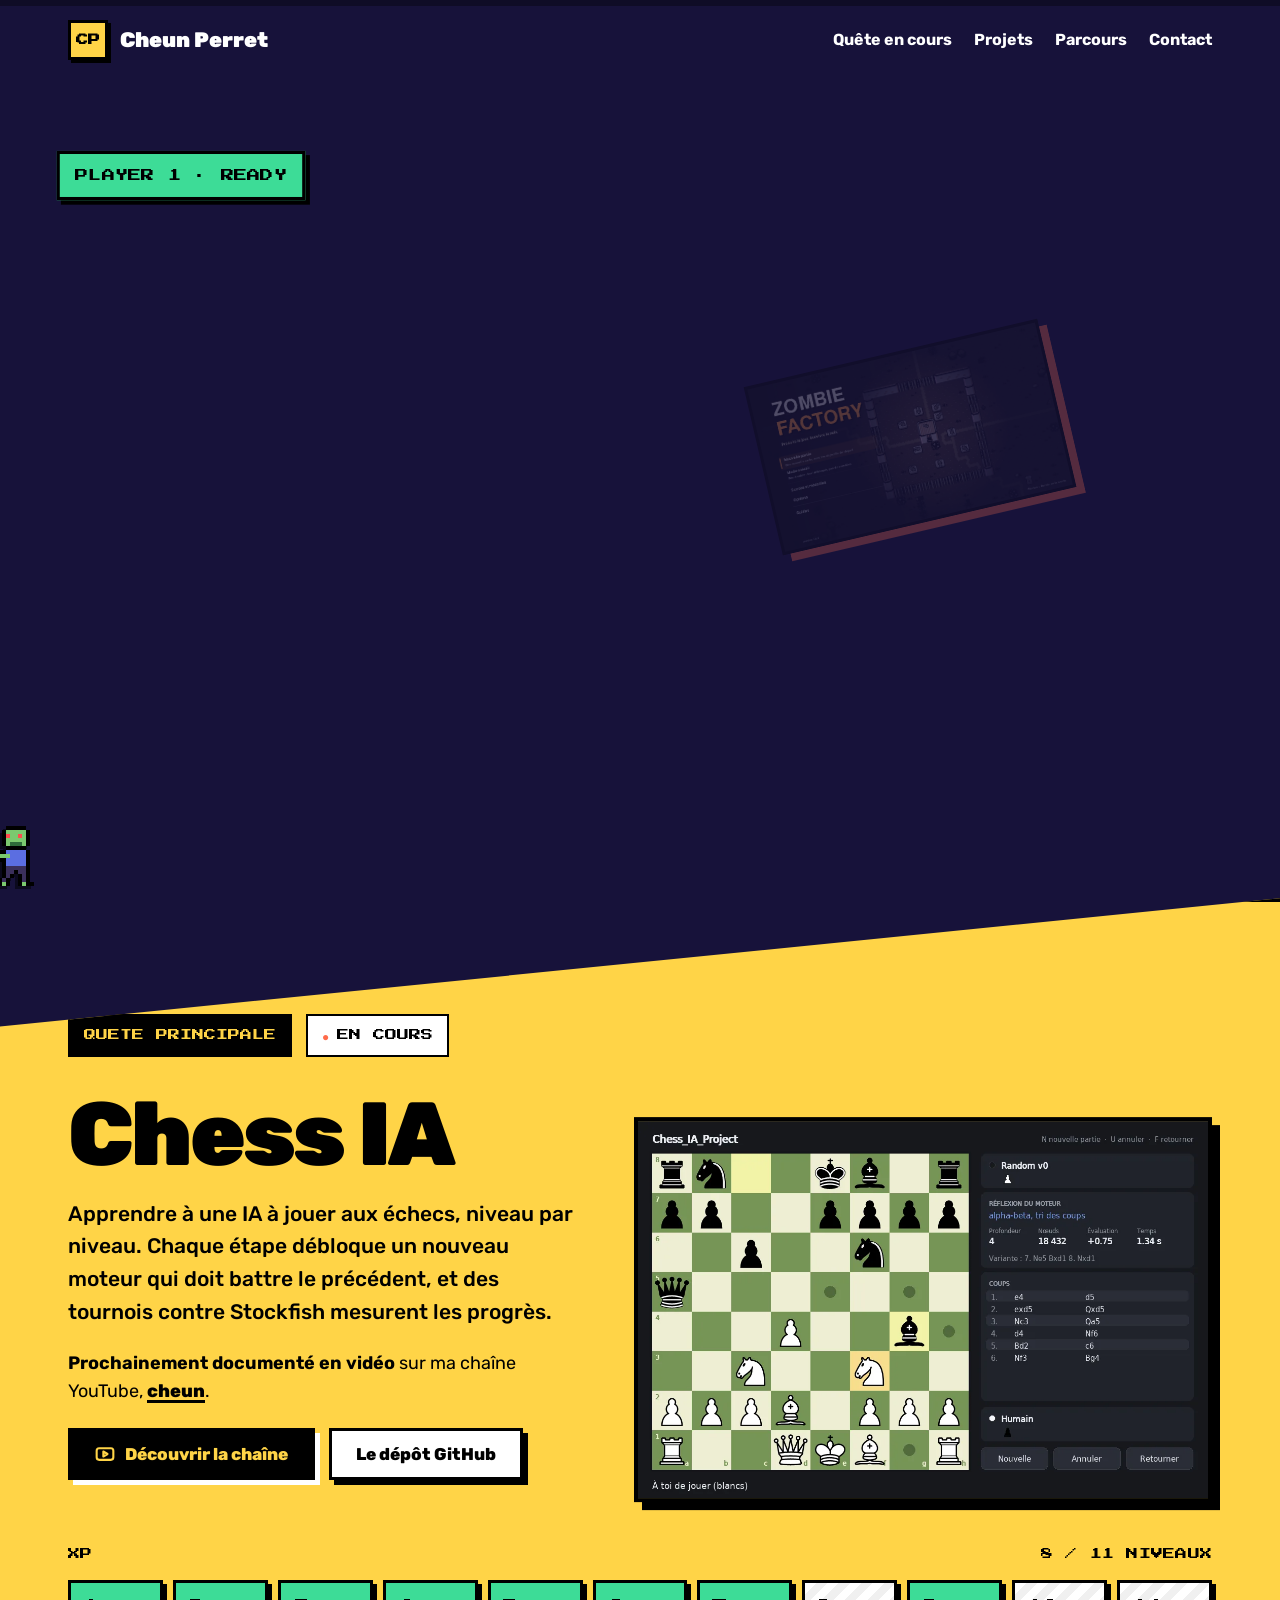
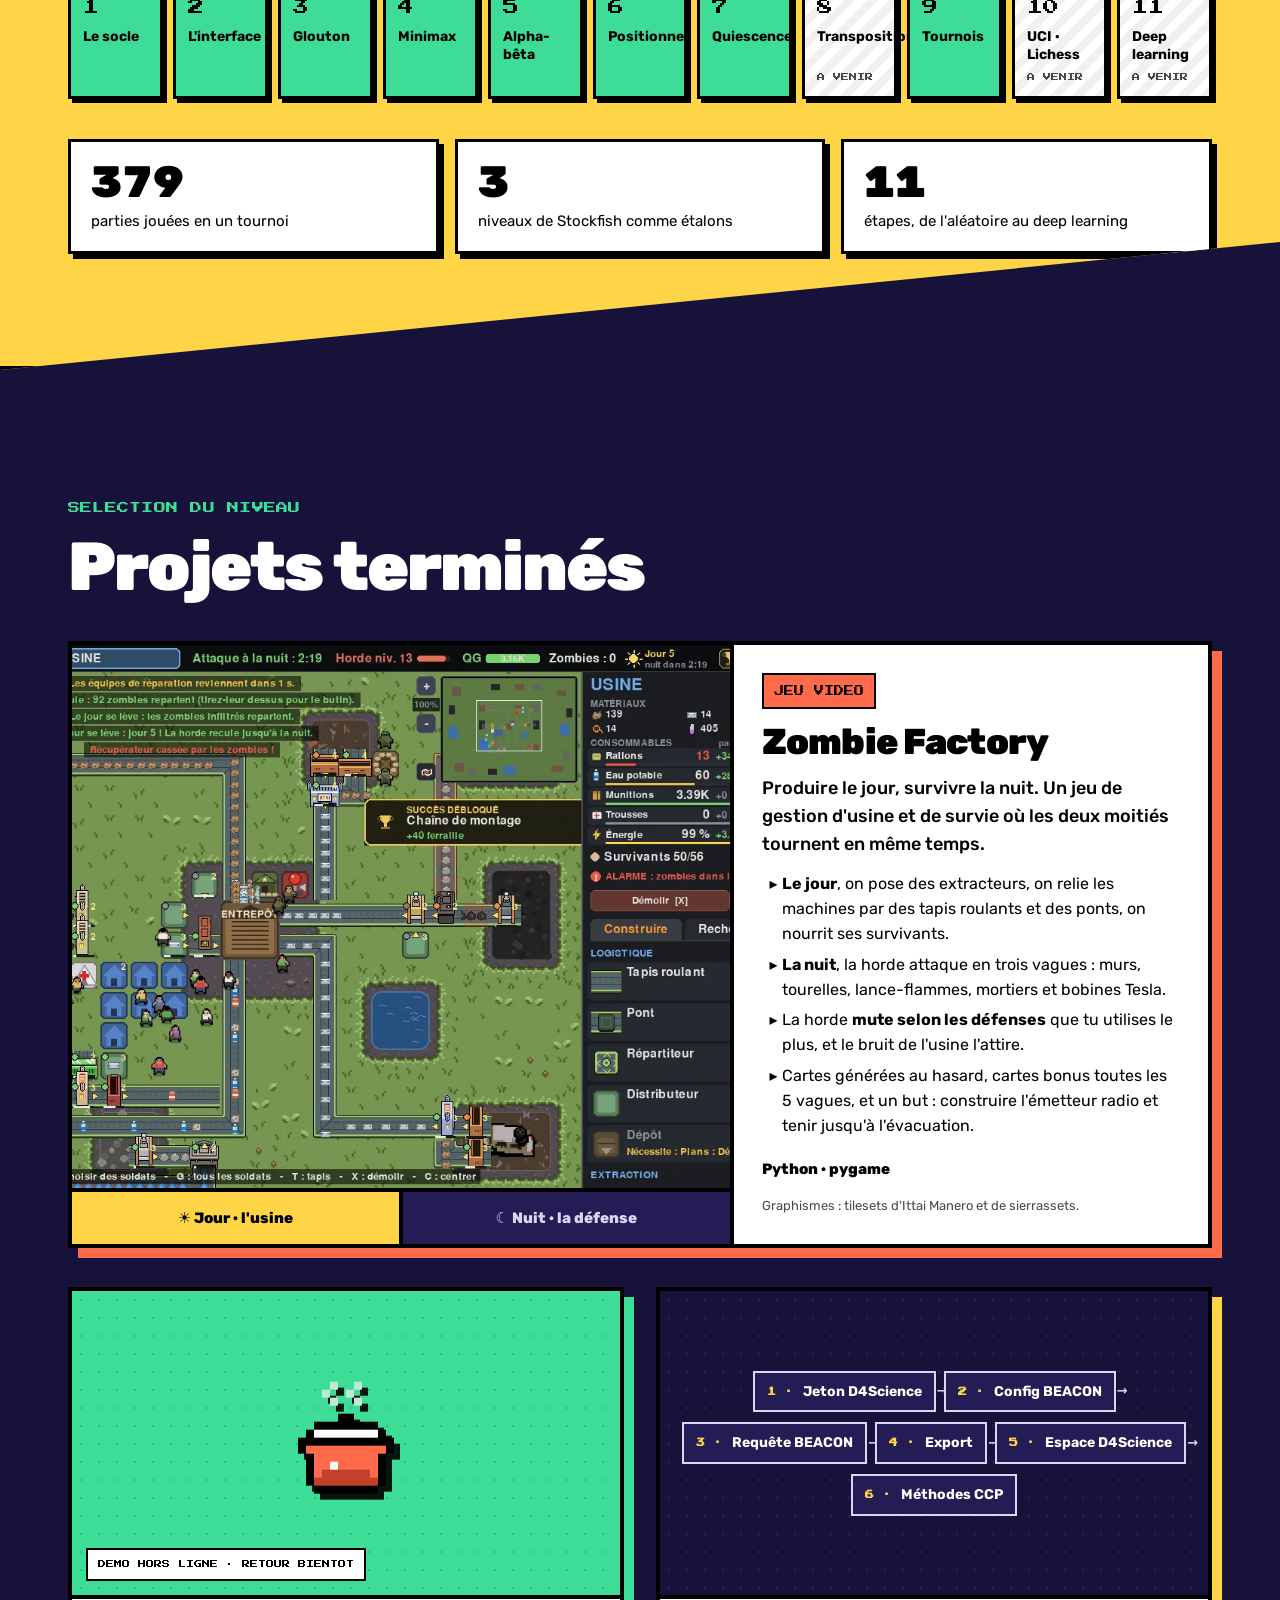
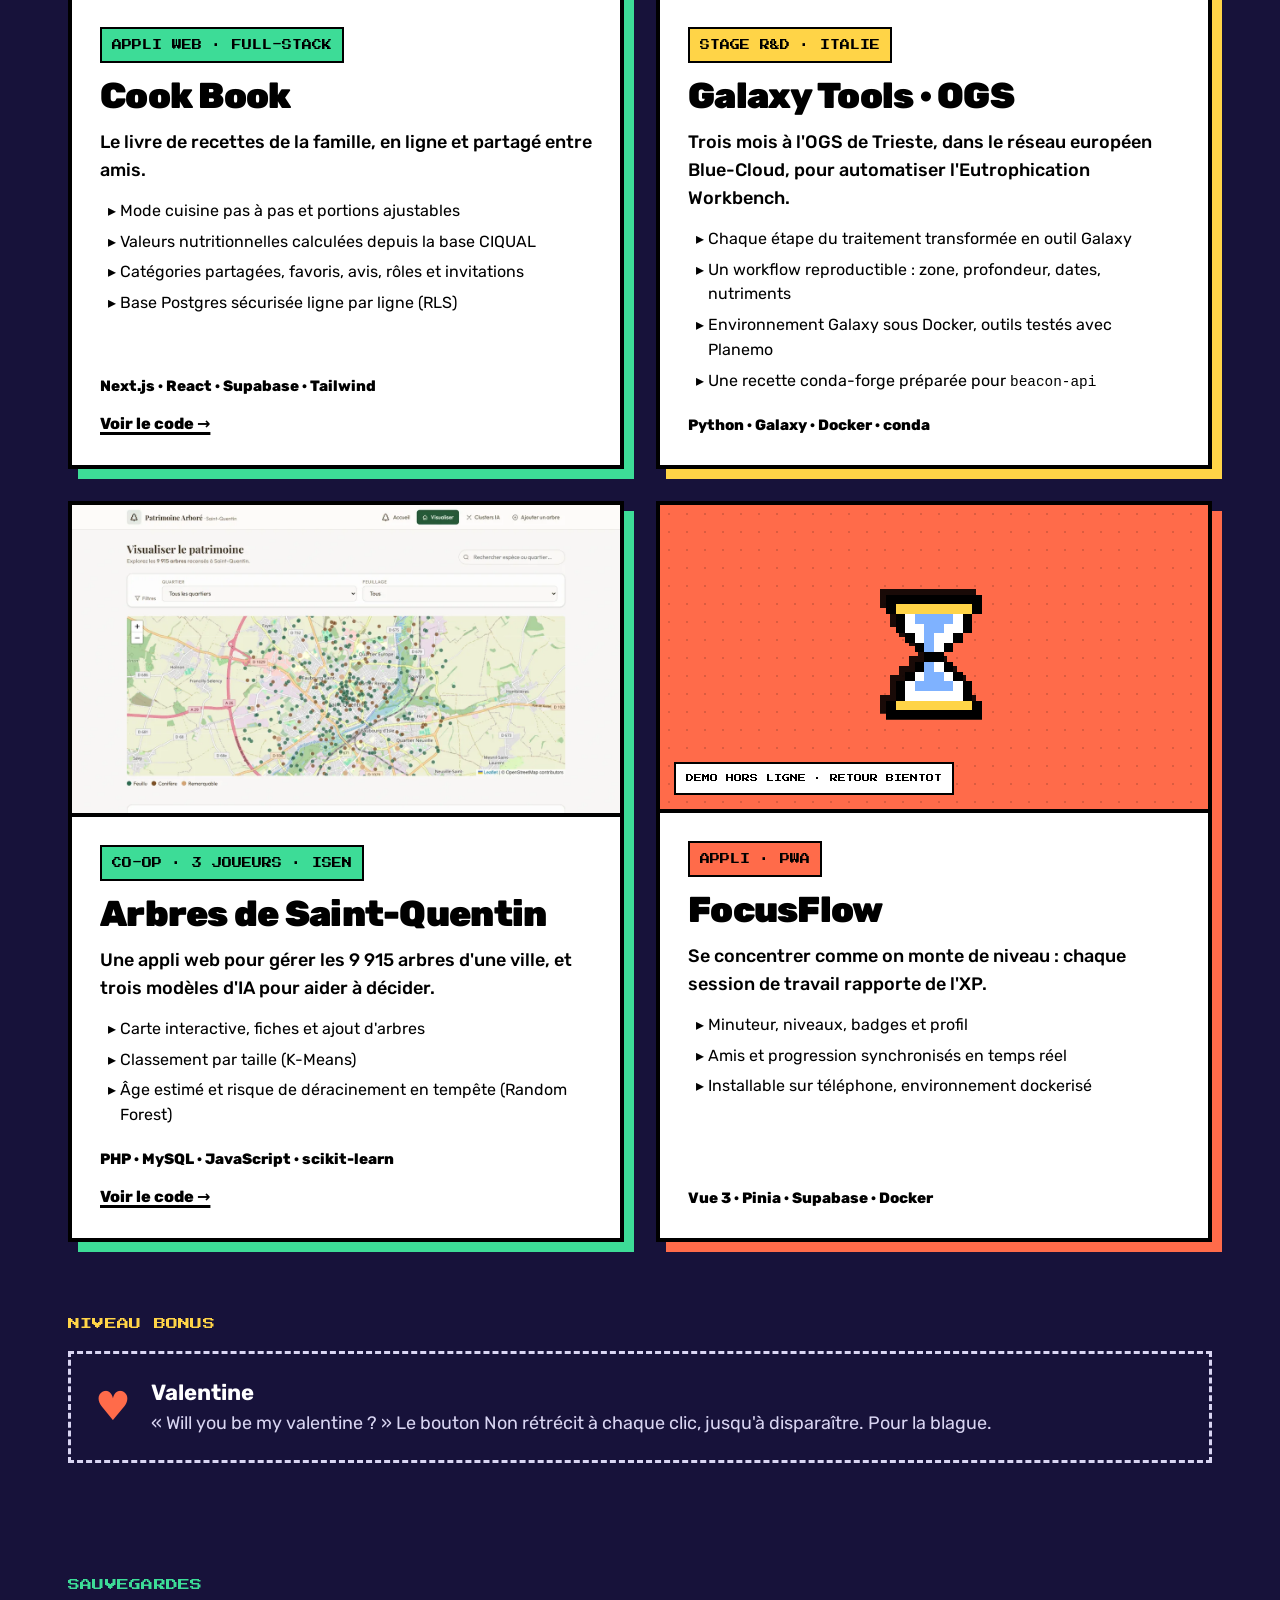
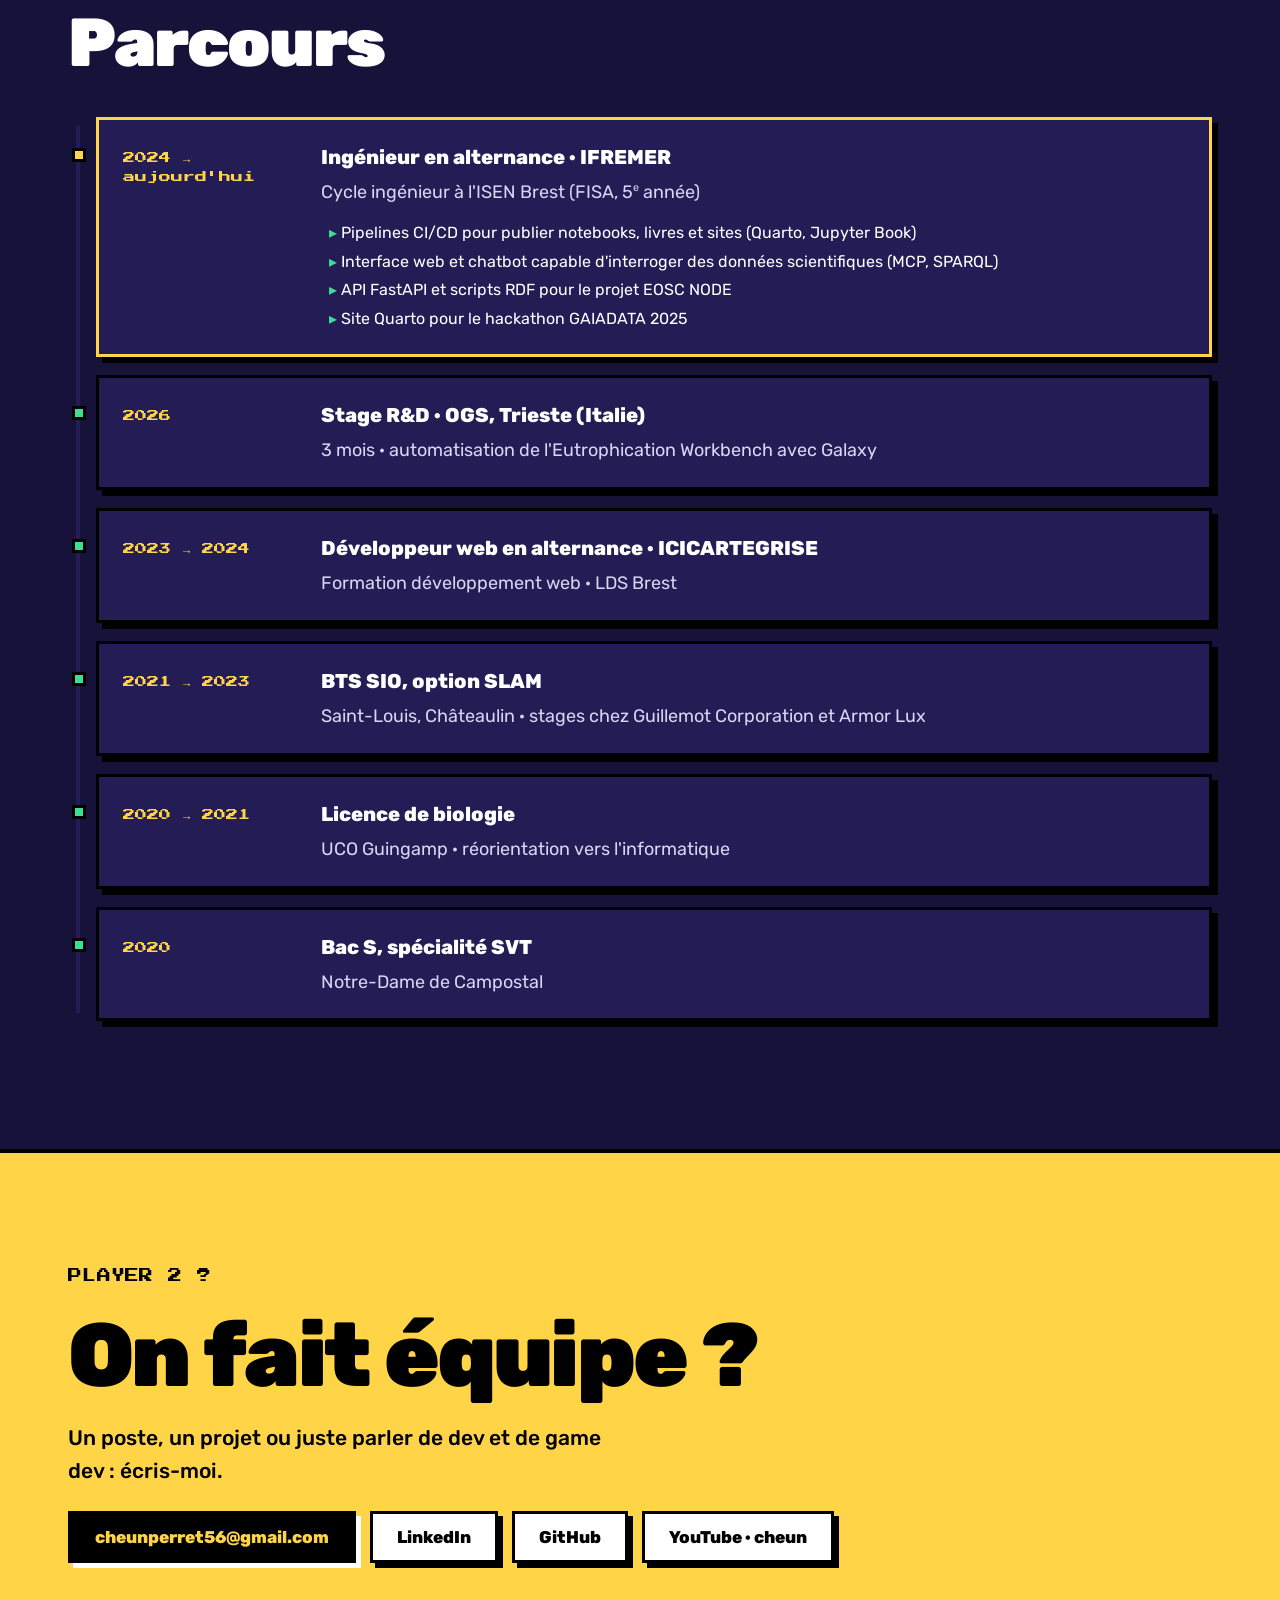
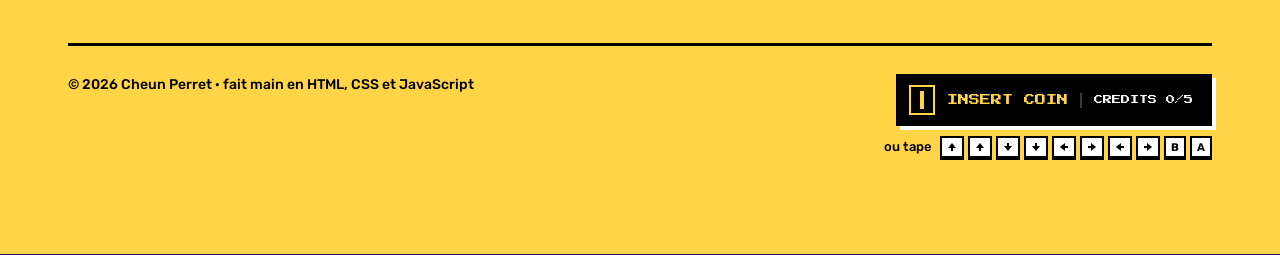
==== index.html @ ef76fe26 "Portfolio" ====
<!doctype html>
<html lang="fr">
<head>
<meta charset="utf-8">
<meta name="viewport" content="width=device-width, initial-scale=1">
<title>Cheun Perret · Développeur</title>
<meta name="description" content="Portfolio de Cheun Perret, élève ingénieur à l'ISEN Brest en alternance chez IFREMER : applis web, outils pour la recherche, IA et jeux vidéo.">
<meta name="theme-color" content="#17123A">
<meta property="og:type" content="website">
<meta property="og:title" content="Cheun Perret · Développeur">
<meta property="og:description" content="Applis web, outils pour la recherche, IA et jeux vidéo.">
<meta property="og:image" content="assets/og.png">
<link rel="icon" href="assets/favicon.svg" type="image/svg+xml">
<link rel="preload" href="assets/fonts/rubik-latin-900-normal.woff2" as="font" type="font/woff2" crossorigin>
<link rel="preload" href="assets/fonts/press-start-2p-latin-400-normal.woff2" as="font" type="font/woff2" crossorigin>
<link rel="stylesheet" href="css/style.css">
<script>
  // Marque la page avant l'affichage : les styles d'animation ne s'appliquent que si JS tourne
  // et que la personne n'a pas demandé à réduire les animations.
  document.documentElement.classList.add('js');
  if (window.matchMedia('(prefers-reduced-motion: reduce)').matches) document.documentElement.classList.add('reduce-motion');
  // Filet de sécurité : si le script principal ne démarre pas, on affiche tout.
  setTimeout(function () { if (!window.__cpReady) document.documentElement.classList.add('reduce-motion'); }, 3000);
</script>
</head>
<body>

<a class="skip" href="#contenu">Aller au contenu</a>

<!-- Écran d'accueil « PRESS START » (une fois par visite, passable) -->
<div class="intro" id="intro" aria-hidden="true">
  <div class="intro__inner">
    <p class="intro__title">CHEUN<br><span>PERRET</span></p>
    <p class="intro__press">PRESS START</p>
    <p class="intro__hint">Appuie sur une touche ou clique</p>
  </div>
</div>

<!-- Barre d'XP qui suit la lecture de la page -->
<div class="xpbar" aria-hidden="true"><div class="xpbar__fill" id="xpFill"></div></div>

<header class="nav" id="nav">
  <div class="wrap nav__inner">
    <a href="#top" class="brand"><span class="brand__mark">CP</span>Cheun Perret</a>
    <nav aria-label="Navigation principale">
      <ul class="nav__links">
        <li><a href="#chess">Quête en cours</a></li>
        <li><a href="#projets">Projets</a></li>
        <li><a href="#parcours">Parcours</a></li>
        <li><a href="#contact">Contact</a></li>
      </ul>
    </nav>
  </div>
</header>

<main id="contenu">

<!-- ============ HERO ============ -->
<section class="hero wrap" id="top">
  <div class="hero__text">
    <p class="tag tag--mint" data-anim="pop">PLAYER 1 · READY</p>
    <h1 class="hero__title" id="heroTitle">Je conçois des applis web, des outils pour la recherche <em>et des jeux.</em></h1>
    <p class="hero__lead" data-anim="up">Élève ingénieur en 5<sup>e</sup> année à l'ISEN Brest, en alternance chez IFREMER. Du full-stack à la donnée scientifique, avec un faible pour le game dev.</p>
    <div class="btns" data-anim="up">
      <a class="btn btn--accent" href="#projets">Voir les projets</a>
      <a class="btn btn--white" href="#contact">Me contacter</a>
    </div>
  </div>
  <div class="hero__stack" id="heroStack" aria-hidden="true">
    <img class="shot shot--1" src="assets/img/zombie-titre.webp" width="1280" height="720" alt="">
    <img class="shot shot--2" src="assets/img/chess-reflexion.webp" width="1124" height="744" alt="">
    <img class="shot shot--3" src="assets/img/arbres-accueil.webp" width="1280" height="720" alt="">
  </div>
</section>

<!-- ============ CHESS IA ============ -->
<section class="quest" id="chess">
  <div class="wrap">
    <div class="quest__tags" data-anim="up">
      <span class="tag tag--black">QUETE PRINCIPALE</span>
      <span class="tag tag--white"><span class="blink" aria-hidden="true">●</span> EN COURS</span>
    </div>
    <div class="quest__grid">
      <div class="quest__text">
        <h2 class="quest__title" data-anim="title">Chess IA</h2>
        <p class="quest__lead" data-anim="up">Apprendre à une IA à jouer aux échecs, niveau par niveau. Chaque étape débloque un nouveau moteur qui doit battre le précédent, et des tournois contre Stockfish mesurent les progrès.</p>
        <p class="quest__yt" data-anim="up"><strong>Prochainement documenté en vidéo</strong> sur ma chaîne YouTube, <a href="https://www.youtube.com/@Cheun-i9l">cheun</a>.</p>
        <div class="btns" data-anim="up">
          <a class="btn btn--black" href="https://www.youtube.com/@Cheun-i9l">
            <svg width="20" height="20" viewBox="0 0 24 24" fill="none" stroke="currentColor" stroke-width="2.5" stroke-linecap="round" stroke-linejoin="round" aria-hidden="true"><rect x="2" y="5" width="20" height="14" rx="3"/><path d="M10 9l5 3-5 3z"/></svg>
            Découvrir la chaîne
          </a>
          <a class="btn btn--white" href="https://github.com/Choopsy/Chess_IA_Project">Le dépôt GitHub</a>
        </div>
      </div>
      <figure class="quest__shot" data-parallax="-6">
        <img src="assets/img/chess-reflexion.webp" width="1124" height="744" loading="lazy" alt="Chess IA : l'échiquier et le panneau « Réflexion du moteur » d'alpha-bêta, à 18 432 positions explorées">
      </figure>
    </div>

    <div class="levels">
      <div class="levels__head" data-anim="up">
        <span class="px">XP</span>
        <span class="px"><span id="xpDone">0</span> / 11 NIVEAUX</span>
      </div>
      <ol class="levels__grid" id="levels">
        <li class="lvl lvl--done"><span class="lvl__n">1</span><span class="lvl__name">Le socle</span></li>
        <li class="lvl lvl--done"><span class="lvl__n">2</span><span class="lvl__name">L'interface</span></li>
        <li class="lvl lvl--done"><span class="lvl__n">3</span><span class="lvl__name">Glouton</span></li>
        <li class="lvl lvl--done"><span class="lvl__n">4</span><span class="lvl__name">Minimax</span></li>
        <li class="lvl lvl--done"><span class="lvl__n">5</span><span class="lvl__name">Alpha-bêta</span></li>
        <li class="lvl lvl--done"><span class="lvl__n">6</span><span class="lvl__name">Positionnel</span></li>
        <li class="lvl lvl--done"><span class="lvl__n">7</span><span class="lvl__name">Quiescence</span></li>
        <li class="lvl lvl--locked"><span class="lvl__n">8</span><span class="lvl__name">Transposition</span><span class="lvl__soon">A VENIR</span></li>
        <li class="lvl lvl--done"><span class="lvl__n">9</span><span class="lvl__name">Tournois</span></li>
        <li class="lvl lvl--locked"><span class="lvl__n">10</span><span class="lvl__name">UCI · Lichess</span><span class="lvl__soon">A VENIR</span></li>
        <li class="lvl lvl--locked"><span class="lvl__n">11</span><span class="lvl__name">Deep learning</span><span class="lvl__soon">A VENIR</span></li>
      </ol>
    </div>

    <div class="stats">
      <div class="stat" data-anim="pop"><span class="stat__n" data-count="379">379</span><span class="stat__l">parties jouées en un tournoi</span></div>
      <div class="stat" data-anim="pop"><span class="stat__n" data-count="3">3</span><span class="stat__l">niveaux de Stockfish comme étalons</span></div>
      <div class="stat" data-anim="pop"><span class="stat__n" data-count="11">11</span><span class="stat__l">étapes, de l'aléatoire au deep learning</span></div>
    </div>
  </div>
</section>

<!-- ============ PROJETS ============ -->
<section class="projects wrap" id="projets">
  <header class="section-head">
    <p class="px px--mint" data-anim="up">SELECTION DU NIVEAU</p>
    <h2 class="section-title" data-anim="title">Projets terminés</h2>
  </header>

  <!-- Zombie Factory -->
  <article class="card card--wide card--coral" data-anim="card">
    <div class="zf" id="zf">
      <div class="zf__screens">
        <img class="zf__img is-on" data-mode="jour" src="assets/img/zombie-jour-usine.webp" width="1280" height="720" loading="lazy" alt="Zombie Factory, le jour : l'usine, ses tapis roulants et son entrepôt">
        <img class="zf__img" data-mode="nuit" src="assets/img/zombie-nuit-defense.webp" width="1280" height="720" loading="lazy" alt="Zombie Factory, la nuit : la horde attaque les défenses du QG">
      </div>
      <div class="zf__switch" role="group" aria-label="Voir le jeu de jour ou de nuit">
        <button type="button" class="zf__btn is-on" data-mode="jour" aria-pressed="true">☀ Jour · l'usine</button>
        <button type="button" class="zf__btn" data-mode="nuit" aria-pressed="false">☾ Nuit · la défense</button>
      </div>
    </div>
    <div class="card__body">
      <span class="tag tag--coral">JEU VIDEO</span>
      <h3 class="card__title">Zombie Factory</h3>
      <p class="card__pitch">Produire le jour, survivre la nuit. Un jeu de gestion d'usine et de survie où les deux moitiés tournent en même temps.</p>
      <ul class="card__list">
        <li><strong>Le jour</strong>, on pose des extracteurs, on relie les machines par des tapis roulants et des ponts, on nourrit ses survivants.</li>
        <li><strong>La nuit</strong>, la horde attaque en trois vagues : murs, tourelles, lance-flammes, mortiers et bobines Tesla.</li>
        <li>La horde <strong>mute selon les défenses</strong> que tu utilises le plus, et le bruit de l'usine l'attire.</li>
        <li>Cartes générées au hasard, cartes bonus toutes les 5 vagues, et un but : construire l'émetteur radio et tenir jusqu'à l'évacuation.</li>
      </ul>
      <p class="card__stack">Python · pygame</p>
      <p class="card__credit">Graphismes : tilesets d'Ittai Manero et de sierrassets.</p>
    </div>
  </article>

  <div class="grid">

    <!-- Cook Book -->
    <article class="card card--mint" data-anim="card">
      <div class="illus illus--mint">
        <img class="illus__px" src="assets/pixel/marmite.svg" width="48" height="56" alt="">
        <span class="tag tag--white tag--sm">DEMO HORS LIGNE · RETOUR BIENTOT</span>
      </div>
      <div class="card__body">
        <span class="tag tag--mint">APPLI WEB · FULL-STACK</span>
        <h3 class="card__title">Cook Book</h3>
        <p class="card__pitch">Le livre de recettes de la famille, en ligne et partagé entre amis.</p>
        <ul class="card__list">
          <li>Mode cuisine pas à pas et portions ajustables</li>
          <li>Valeurs nutritionnelles calculées depuis la base CIQUAL</li>
          <li>Catégories partagées, favoris, avis, rôles et invitations</li>
          <li>Base Postgres sécurisée ligne par ligne (RLS)</li>
        </ul>
        <p class="card__stack">Next.js · React · Supabase · Tailwind</p>
        <a class="card__link" href="https://github.com/Choopsy/cook_book">Voir le code →</a>
      </div>
    </article>

    <!-- Galaxy OGS -->
    <article class="card card--yellow" data-anim="card">
      <div class="illus illus--navy">
        <ol class="flow" id="flow" aria-label="Le workflow automatisé dans Galaxy">
          <li>Jeton D4Science</li>
          <li>Config BEACON</li>
          <li>Requête BEACON</li>
          <li>Export</li>
          <li>Espace D4Science</li>
          <li>Méthodes CCP</li>
        </ol>
      </div>
      <div class="card__body">
        <span class="tag tag--yellow">STAGE R&amp;D · ITALIE</span>
        <h3 class="card__title">Galaxy Tools · OGS</h3>
        <p class="card__pitch">Trois mois à l'OGS de Trieste, dans le réseau européen Blue-Cloud, pour automatiser l'Eutrophication Workbench.</p>
        <ul class="card__list">
          <li>Chaque étape du traitement transformée en outil Galaxy</li>
          <li>Un workflow reproductible : zone, profondeur, dates, nutriments</li>
          <li>Environnement Galaxy sous Docker, outils testés avec Planemo</li>
          <li>Une recette conda-forge préparée pour <code>beacon-api</code></li>
        </ul>
        <p class="card__stack">Python · Galaxy · Docker · conda</p>
      </div>
    </article>

    <!-- Arbres -->
    <article class="card card--mint" data-anim="card">
      <div class="card__media">
        <img src="assets/img/arbres-carte.webp" width="1280" height="720" loading="lazy" alt="Patrimoine Arboré : la carte des arbres de Saint-Quentin, avec ses filtres">
      </div>
      <div class="card__body">
        <span class="tag tag--mint">CO-OP · 3 JOUEURS · ISEN</span>
        <h3 class="card__title">Arbres de Saint-Quentin</h3>
        <p class="card__pitch">Une appli web pour gérer les 9 915 arbres d'une ville, et trois modèles d'IA pour aider à décider.</p>
        <ul class="card__list">
          <li>Carte interactive, fiches et ajout d'arbres</li>
          <li>Classement par taille (K-Means)</li>
          <li>Âge estimé et risque de déracinement en tempête (Random Forest)</li>
        </ul>
        <p class="card__stack">PHP · MySQL · JavaScript · scikit-learn</p>
        <a class="card__link" href="https://github.com/Choopsy/Projet---Partie-Web">Voir le code →</a>
      </div>
    </article>

    <!-- FocusFlow -->
    <article class="card card--coral" data-anim="card">
      <div class="illus illus--coral">
        <img class="illus__px illus__px--spin" src="assets/pixel/sablier.svg" width="40" height="52" alt="">
        <span class="tag tag--white tag--sm">DEMO HORS LIGNE · RETOUR BIENTOT</span>
      </div>
      <div class="card__body">
        <span class="tag tag--coral">APPLI · PWA</span>
        <h3 class="card__title">FocusFlow</h3>
        <p class="card__pitch">Se concentrer comme on monte de niveau : chaque session de travail rapporte de l'XP.</p>
        <ul class="card__list">
          <li>Minuteur, niveaux, badges et profil</li>
          <li>Amis et progression synchronisés en temps réel</li>
          <li>Installable sur téléphone, environnement dockerisé</li>
        </ul>
        <p class="card__stack">Vue 3 · Pinia · Supabase · Docker</p>
      </div>
    </article>

  </div>

  <!-- Bonus -->
  <div class="bonus">
    <p class="px px--yellow" data-anim="up">NIVEAU BONUS</p>
    <a class="bonus__card" href="https://github.com/Choopsy/Valentine" data-anim="card">
      <span class="bonus__heart" aria-hidden="true">♥</span>
      <span>
        <strong>Valentine</strong>
        <span class="bonus__txt">« Will you be my valentine ? » Le bouton Non rétrécit à chaque clic, jusqu'à disparaître. Pour la blague.</span>
      </span>
    </a>
  </div>
</section>

<!-- ============ PARCOURS ============ -->
<section class="journey wrap" id="parcours">
  <header class="section-head">
    <p class="px px--mint" data-anim="up">SAUVEGARDES</p>
    <h2 class="section-title" data-anim="title">Parcours</h2>
  </header>
  <ol class="saves" id="saves">
    <li class="save save--current" data-anim="save">
      <span class="save__year">2024 → aujourd'hui</span>
      <div class="save__body">
        <h3>Ingénieur en alternance · IFREMER</h3>
        <p class="save__where">Cycle ingénieur à l'ISEN Brest (FISA, 5<sup>e</sup> année)</p>
        <ul>
          <li>Pipelines CI/CD pour publier notebooks, livres et sites (Quarto, Jupyter Book)</li>
          <li>Interface web et chatbot capable d'interroger des données scientifiques (MCP, SPARQL)</li>
          <li>API FastAPI et scripts RDF pour le projet EOSC NODE</li>
          <li>Site Quarto pour le hackathon GAIADATA 2025</li>
        </ul>
      </div>
    </li>
    <li class="save" data-anim="save">
      <span class="save__year">2026</span>
      <div class="save__body">
        <h3>Stage R&amp;D · OGS, Trieste (Italie)</h3>
        <p class="save__where">3 mois · automatisation de l'Eutrophication Workbench avec Galaxy</p>
      </div>
    </li>
    <li class="save" data-anim="save">
      <span class="save__year">2023 → 2024</span>
      <div class="save__body">
        <h3>Développeur web en alternance · ICICARTEGRISE</h3>
        <p class="save__where">Formation développement web · LDS Brest</p>
      </div>
    </li>
    <li class="save" data-anim="save">
      <span class="save__year">2021 → 2023</span>
      <div class="save__body">
        <h3>BTS SIO, option SLAM</h3>
        <p class="save__where">Saint-Louis, Châteaulin · stages chez Guillemot Corporation et Armor Lux</p>
      </div>
    </li>
    <li class="save" data-anim="save">
      <span class="save__year">2020 → 2021</span>
      <div class="save__body">
        <h3>Licence de biologie</h3>
        <p class="save__where">UCO Guingamp · réorientation vers l'informatique</p>
      </div>
    </li>
    <li class="save" data-anim="save">
      <span class="save__year">2020</span>
      <div class="save__body">
        <h3>Bac S, spécialité SVT</h3>
        <p class="save__where">Notre-Dame de Campostal</p>
      </div>
    </li>
  </ol>
</section>

</main>

<!-- ============ CONTACT ============ -->
<footer class="contact" id="contact">
  <div class="wrap">
    <p class="px" data-anim="up">PLAYER 2 ?</p>
    <h2 class="contact__title" data-anim="title">On fait équipe ?</h2>
    <p class="contact__lead" data-anim="up">Un poste, un projet ou juste parler de dev et de game dev : écris-moi.</p>
    <div class="btns" data-anim="up">
      <a class="btn btn--black" href="mailto:cheunperret56@gmail.com">cheunperret56@gmail.com</a>
      <a class="btn btn--white" href="https://www.linkedin.com/in/cheun-perret-4bb8861b9/">LinkedIn</a>
      <a class="btn btn--white" href="https://github.com/Choopsy">GitHub</a>
      <a class="btn btn--white" href="https://www.youtube.com/@Cheun-i9l">YouTube · cheun</a>
    </div>
    <div class="contact__foot">
      <p>© 2026 Cheun Perret · fait main en HTML, CSS et JavaScript</p>
      <div class="coin">
        <button type="button" class="coin__btn" id="coinBtn" aria-describedby="coinHelp">
          <span class="coin__slot" aria-hidden="true"><span class="coin__piece" id="coinPiece"></span></span>
          <span class="coin__label">INSERT COIN</span>
          <span class="coin__credits" id="coinCredits">CREDITS 0/5</span>
        </button>
        <p class="coin__help" id="coinHelp"><span>ou tape</span> <span class="keys"><kbd class="key" aria-label="haut"><svg class="key__arrow key__arrow--u" viewBox="0 0 10 10" width="10" height="10" aria-hidden="true"><path d="M5 1 9 6H6v3H4V6H1z" fill="currentColor"/></svg></kbd><kbd class="key" aria-label="haut"><svg class="key__arrow key__arrow--u" viewBox="0 0 10 10" width="10" height="10" aria-hidden="true"><path d="M5 1 9 6H6v3H4V6H1z" fill="currentColor"/></svg></kbd><kbd class="key" aria-label="bas"><svg class="key__arrow key__arrow--d" viewBox="0 0 10 10" width="10" height="10" aria-hidden="true"><path d="M5 1 9 6H6v3H4V6H1z" fill="currentColor"/></svg></kbd><kbd class="key" aria-label="bas"><svg class="key__arrow key__arrow--d" viewBox="0 0 10 10" width="10" height="10" aria-hidden="true"><path d="M5 1 9 6H6v3H4V6H1z" fill="currentColor"/></svg></kbd><kbd class="key" aria-label="gauche"><svg class="key__arrow key__arrow--l" viewBox="0 0 10 10" width="10" height="10" aria-hidden="true"><path d="M5 1 9 6H6v3H4V6H1z" fill="currentColor"/></svg></kbd><kbd class="key" aria-label="droite"><svg class="key__arrow key__arrow--r" viewBox="0 0 10 10" width="10" height="10" aria-hidden="true"><path d="M5 1 9 6H6v3H4V6H1z" fill="currentColor"/></svg></kbd><kbd class="key" aria-label="gauche"><svg class="key__arrow key__arrow--l" viewBox="0 0 10 10" width="10" height="10" aria-hidden="true"><path d="M5 1 9 6H6v3H4V6H1z" fill="currentColor"/></svg></kbd><kbd class="key" aria-label="droite"><svg class="key__arrow key__arrow--r" viewBox="0 0 10 10" width="10" height="10" aria-hidden="true"><path d="M5 1 9 6H6v3H4V6H1z" fill="currentColor"/></svg></kbd><kbd class="key">B</kbd><kbd class="key">A</kbd></span></p>
      </div>
    </div>
  </div>
</footer>

<!-- Petit zombie qui marche en bas de l'écran pendant le défilement -->
<div class="walker" id="walker" aria-hidden="true">
  <img class="walker__f walker__f--a" src="assets/pixel/zombie-a.svg" width="48" height="64" alt="">
  <img class="walker__f walker__f--b" src="assets/pixel/zombie-b.svg" width="48" height="64" alt="">
</div>

<!-- Easter egg : mode nuit (code Konami) -->
<div class="night" id="night">
  <div class="night__msg">
    <p class="px" id="nightTitle">LA NUIT TOMBE · LA HORDE ARRIVE</p>
    <p class="night__sub">Clique sur les zombies pour défendre le portfolio · <span class="px" id="nightScore">0 / 9</span></p>
    <button type="button" class="btn btn--white night__close" id="nightClose">Revenir au jour (Échap)</button>
  </div>
  <div class="night__horde" id="horde" aria-hidden="true"></div>
</div>
<p class="sr" id="nightLive" aria-live="polite"></p>

<script src="vendor/gsap.min.js"></script>
<script src="vendor/ScrollTrigger.min.js"></script>
<script src="vendor/lenis.min.js"></script>
<script src="js/main.js"></script>
</body>
</html>
---- css/style.css ----
/* ==========================================================================
   Portfolio Cheun Perret · direction « Arcade »
   Les couleurs, polices et ombres sont réglées ici, dans :root.
   ========================================================================== */

/* ---------- Polices (hébergées avec le site, licence SIL OFL) ---------- */
@font-face { font-family: 'Rubik'; font-weight: 400; font-style: normal; font-display: swap; src: url('../assets/fonts/rubik-latin-400-normal.woff2') format('woff2'); }
@font-face { font-family: 'Rubik'; font-weight: 500; font-style: normal; font-display: swap; src: url('../assets/fonts/rubik-latin-500-normal.woff2') format('woff2'); }
@font-face { font-family: 'Rubik'; font-weight: 700; font-style: normal; font-display: swap; src: url('../assets/fonts/rubik-latin-700-normal.woff2') format('woff2'); }
@font-face { font-family: 'Rubik'; font-weight: 800; font-style: normal; font-display: swap; src: url('../assets/fonts/rubik-latin-800-normal.woff2') format('woff2'); }
@font-face { font-family: 'Rubik'; font-weight: 900; font-style: normal; font-display: swap; src: url('../assets/fonts/rubik-latin-900-normal.woff2') format('woff2'); }
@font-face { font-family: 'Press Start 2P'; font-weight: 400; font-style: normal; font-display: swap; src: url('../assets/fonts/press-start-2p-latin-400-normal.woff2') format('woff2'); }

:root {
  --navy: #17123A;      /* fond principal */
  --navy-2: #231C55;    /* fond des blocs sur le bleu */
  --yellow: #FFD447;    /* accent principal */
  --coral: #FF6B4A;
  --mint: #3DDC97;
  --sky: #7FB2FF;
  --ink: #000000;       /* contours et ombres */
  --white: #FFFFFF;
  --lavender: #D9D5F2;  /* texte secondaire sur le bleu */

  --font: 'Rubik', system-ui, sans-serif;
  --px: 'Press Start 2P', ui-monospace, monospace;

  --border: 4px solid var(--ink);
  --shadow: 8px 8px 0 var(--ink);
  --wrap: 1200px;
  --gutter: clamp(16px, 4vw, 28px);
  --ease-out: cubic-bezier(.2, .9, .3, 1.2);
}

/* ---------- Base ---------- */
*, *::before, *::after { box-sizing: border-box; }
html { -webkit-text-size-adjust: 100%; }
html.lenis, html.lenis body { height: auto; }
.lenis.lenis-smooth { scroll-behavior: auto !important; }
body {
  margin: 0;
  background: var(--navy);
  color: var(--white);
  font-family: var(--font);
  font-size: 18px;
  line-height: 1.55;
  overflow-x: hidden;
}
img { max-width: 100%; height: auto; display: block; }
a { color: inherit; }
a:hover { color: var(--yellow); }
h1, h2, h3, p, ul, ol { margin: 0; }
code { font-family: ui-monospace, 'SFMono-Regular', Menlo, monospace; font-size: .9em; }
:focus-visible { outline: 3px solid var(--yellow); outline-offset: 3px; }
::selection { background: var(--yellow); color: var(--ink); }

.wrap { max-width: var(--wrap); margin: 0 auto; padding-inline: var(--gutter); }
.sr { position: absolute; width: 1px; height: 1px; overflow: hidden; clip: rect(0 0 0 0); white-space: nowrap; }
.skip { position: absolute; left: 16px; top: -60px; z-index: 300; background: var(--yellow); color: var(--ink); padding: 12px 16px; font-weight: 800; border: var(--border); }
.skip:focus { top: 16px; }

/* ---------- Petits éléments ---------- */
.px { font-family: var(--px); font-size: 12px; line-height: 1.7; letter-spacing: .02em; }
.px--mint { color: var(--mint); }
.px--yellow { color: var(--yellow); }

.tag {
  display: inline-flex; align-items: center; gap: 8px; align-self: flex-start;
  font-family: var(--px); font-size: 10px; line-height: 1.6;
  padding: 8px 10px; border: 2px solid var(--ink); color: var(--ink);
}
.tag--mint { background: var(--mint); }
.tag--coral { background: var(--coral); }
.tag--yellow { background: var(--yellow); }
.tag--white { background: var(--white); }
.tag--black { background: var(--ink); color: var(--yellow); }
.tag--sm { font-size: 8px; }
.hero .tag { font-size: 12px; padding: 10px 14px; border-width: 3px; box-shadow: 4px 4px 0 var(--ink); }
.blink { animation: blink 1s steps(1) infinite; color: var(--coral); }
@keyframes blink { 50% { opacity: 0; } }

/* Boutons « touche d'arcade » : ils s'enfoncent au clic */
.btns { display: flex; flex-wrap: wrap; gap: 14px; }
.btn {
  display: inline-flex; align-items: center; gap: 10px;
  min-height: 52px; padding: 0 24px;
  font-weight: 800; font-size: 17px; text-decoration: none;
  border: 3px solid var(--ink); box-shadow: 5px 5px 0 var(--ink);
  transition: transform .12s var(--ease-out), box-shadow .12s var(--ease-out);
}
.btn:hover { transform: translate(-2px, -2px); box-shadow: 7px 7px 0 var(--ink); }
.btn:active { transform: translate(5px, 5px); box-shadow: 0 0 0 var(--ink); transition-duration: .05s; }
.btn--accent { background: var(--yellow); color: var(--ink); }
.btn--white { background: var(--white); color: var(--ink); }
.btn--black { background: var(--ink); color: var(--yellow); box-shadow: 5px 5px 0 var(--white); }
.btn--black:hover { color: var(--yellow); box-shadow: 7px 7px 0 var(--white); }
.btn--accent:hover, .btn--white:hover { color: var(--ink); }

/* ---------- Écran PRESS START ---------- */
.intro { display: none; }
.js .intro.is-on {
  display: grid; place-items: center; position: fixed; inset: 0; z-index: 200;
  background: var(--navy); cursor: pointer; text-align: center; padding: 24px;
}
.intro__title { font-family: var(--px); font-size: clamp(28px, 7vw, 64px); line-height: 1.25; color: var(--white); text-shadow: 6px 6px 0 var(--ink); }
.intro__title span { color: var(--yellow); }
.intro__press { margin-top: 48px; font-family: var(--px); font-size: clamp(14px, 2.4vw, 20px); color: var(--mint); animation: blink 1s steps(1) infinite; }
.intro__hint { margin-top: 16px; color: var(--lavender); font-size: 15px; }

/* ---------- Barre d'XP (progression de lecture) ---------- */
.xpbar { position: fixed; inset: 0 0 auto; height: 6px; z-index: 120; background: rgba(0,0,0,.35); }
.xpbar__fill { height: 100%; width: 100%; transform-origin: left; transform: scaleX(0); background: repeating-linear-gradient(90deg, var(--mint) 0 18px, #2fb67c 18px 20px); }

/* ---------- Navigation ---------- */
.nav { position: sticky; top: 0; z-index: 100; transition: background .3s, box-shadow .3s; }
.nav.is-scrolled { background: rgba(23, 18, 58, .92); backdrop-filter: blur(8px); box-shadow: 0 4px 0 var(--ink); }
.nav__inner { display: flex; flex-wrap: wrap; align-items: center; justify-content: space-between; gap: 8px 24px; padding-block: 18px; }
.brand { display: inline-flex; align-items: center; gap: 12px; font-weight: 900; font-size: 21px; text-decoration: none; }
.brand__mark {
  display: inline-grid; place-items: center; width: 40px; height: 40px;
  background: var(--yellow); color: var(--ink); border: 3px solid var(--ink); box-shadow: 3px 3px 0 var(--ink);
  font-family: var(--px); font-size: 12px; transition: transform .3s var(--ease-out);
}
.brand:hover .brand__mark { transform: rotate(-8deg) scale(1.08); }
.brand:hover { color: var(--white); }
.nav__links { list-style: none; padding: 0; display: flex; flex-wrap: wrap; gap: 0 22px; font-weight: 700; font-size: 16px; }
.nav__links a { display: inline-block; padding: 10px 0; text-decoration: none; position: relative; }
.nav__links a::after { content: ''; position: absolute; left: 0; right: 0; bottom: 4px; height: 3px; background: var(--yellow); transform: scaleX(0); transform-origin: left; transition: transform .25s var(--ease-out); }
.nav__links a:hover::after, .nav__links a.is-active::after { transform: scaleX(1); }

/* ---------- Hero ---------- */
.hero { display: flex; flex-wrap: wrap; align-items: center; gap: 56px; padding-block: clamp(40px, 8vw, 72px) clamp(80px, 12vw, 128px); }
.hero__text { flex: 1.15 1 460px; min-width: 0; display: flex; flex-direction: column; gap: 28px; }
.hero__title { font-weight: 900; font-size: clamp(40px, 5.4vw, 72px); line-height: .98; letter-spacing: -.03em; }
.hero__title em { font-style: normal; color: var(--yellow); }
.hero__lead { font-size: clamp(18px, 2vw, 21px); color: var(--lavender); max-width: 560px; }
.hero__lead sup, .save sup { font-size: .6em; }
.char { display: inline-block; white-space: pre; }

.hero__stack { flex: 1 1 380px; min-width: 0; position: relative; aspect-ratio: 1 / .9; }
.shot { position: absolute; width: 78%; border: var(--border); will-change: transform; }
.shot--1 { top: 0; left: 0; rotate: -5deg; box-shadow: 10px 10px 0 var(--coral); }
.shot--2 { top: 26%; right: 0; rotate: 4deg; box-shadow: 10px 10px 0 var(--yellow); }
.shot--3 { bottom: 0; left: 8%; width: 70%; rotate: -2deg; box-shadow: 10px 10px 0 var(--mint); }

/* ---------- Chess : la quête principale ---------- */
.quest { background: var(--yellow); color: var(--ink); border-block: var(--border); padding-block: clamp(72px, 10vw, 112px); overflow: hidden; }
.quest a:hover { color: var(--ink); }
.quest__tags { display: flex; flex-wrap: wrap; gap: 14px; margin-bottom: 36px; }
.quest__tags .tag { font-size: 12px; padding: 10px 14px; }
.quest__grid { display: flex; flex-wrap: wrap; gap: 48px; align-items: center; }
.quest__text { flex: 1 1 420px; min-width: 0; display: flex; flex-direction: column; gap: 22px; }
.quest__title { font-weight: 900; font-size: clamp(48px, 7vw, 96px); line-height: .92; letter-spacing: -.03em; }
.quest__lead { font-size: clamp(18px, 2vw, 21px); font-weight: 500; }
.quest__yt { font-size: 18px; }
.quest__yt a { font-weight: 800; text-decoration-thickness: 3px; text-underline-offset: 3px; }
.quest__shot { flex: 1.2 1 460px; min-width: 0; margin: 0; }
.quest__shot img { border: var(--border); box-shadow: var(--shadow); }

.levels { margin-top: 64px; display: flex; flex-direction: column; gap: 16px; }
.levels__head { display: flex; justify-content: space-between; gap: 12px; }
.levels__grid { list-style: none; padding: 0; display: grid; grid-template-columns: repeat(auto-fill, minmax(98px, 1fr)); gap: 10px; }
@media (min-width: 1000px) { .levels__grid { grid-template-columns: repeat(11, minmax(0, 1fr)); } }
.lvl {
  display: flex; flex-direction: column; gap: 8px; min-height: 104px; padding: 12px;
  border: 3px solid var(--ink); box-shadow: 4px 4px 0 var(--ink); background: var(--white);
}
.lvl--done { background: var(--mint); }
.lvl--locked { background: var(--white); background-image: repeating-linear-gradient(135deg, transparent 0 8px, rgba(0,0,0,.06) 8px 16px); }
.lvl__n { font-family: var(--px); font-size: 16px; }
.lvl__soon { margin-top: auto; font-family: var(--px); font-size: 8px; line-height: 1.6; opacity: .7; }
.lvl__name { font-weight: 700; font-size: 14px; line-height: 1.25; }

.stats { margin-top: 40px; display: grid; grid-template-columns: repeat(auto-fit, minmax(220px, 1fr)); gap: 16px; }
.stat { background: var(--white); border: 3px solid var(--ink); box-shadow: 5px 5px 0 var(--ink); padding: 18px 20px; display: flex; flex-direction: column; gap: 6px; }
.stat__n { font-weight: 900; font-size: 44px; line-height: 1; font-variant-numeric: tabular-nums; }
.stat__l { font-size: 15px; }

/* ---------- Projets ---------- */
.projects { padding-block: clamp(88px, 12vw, 128px) 48px; display: flex; flex-direction: column; gap: 40px; }
.section-head { display: flex; flex-direction: column; gap: 14px; }
.section-title { font-weight: 900; font-size: clamp(38px, 5.4vw, 68px); line-height: 1; letter-spacing: -.03em; }

.grid { display: grid; grid-template-columns: repeat(auto-fit, minmax(min(100%, 440px), 1fr)); gap: 32px; }

.card {
  --shadow-color: var(--ink);
  background: var(--white); color: var(--ink); border: var(--border);
  box-shadow: 10px 10px 0 var(--shadow-color);
  display: flex; flex-direction: column; overflow: hidden;
  transition: box-shadow .25s var(--ease-out), translate .25s var(--ease-out);
  transform-style: preserve-3d;
}
.card:hover { translate: -4px -4px; box-shadow: 14px 14px 0 var(--shadow-color); }
.card a:hover { color: var(--ink); }
.card--coral { --shadow-color: var(--coral); }
.card--mint { --shadow-color: var(--mint); }
.card--yellow { --shadow-color: var(--yellow); }
.card--wide { flex-direction: row; flex-wrap: wrap; }
.card__body { flex: 1 1 340px; min-width: 0; padding: 28px; display: flex; flex-direction: column; gap: 14px; }
.card__title { font-weight: 900; font-size: clamp(28px, 3vw, 36px); line-height: 1.05; letter-spacing: -.02em; }
.card__pitch { font-size: 18px; font-weight: 500; }
.card__list { padding-left: 20px; display: flex; flex-direction: column; gap: 6px; font-size: 16px; }
.card__list li::marker { content: '▸ '; }
.card__stack { margin-top: auto; padding-top: 6px; font-weight: 800; font-size: 15px; }
.card__credit { font-size: 13px; color: #4A4A4A; }
.card__link { align-self: flex-start; font-weight: 800; font-size: 16px; text-decoration-thickness: 3px; text-underline-offset: 3px; }
.card__media { border-bottom: var(--border); overflow: hidden; }
.card__media img { width: 100%; aspect-ratio: 16 / 9; object-fit: cover; object-position: top; transition: scale .5s var(--ease-out); }
.card:hover .card__media img { scale: 1.04; }

/* Zombie Factory : bascule jour / nuit */
.zf { flex: 1.35 1 480px; min-width: 0; display: flex; flex-direction: column; border-right: var(--border); background: var(--ink); }
.zf__screens { position: relative; flex: 1 1 auto; aspect-ratio: 16 / 9; overflow: hidden; }
.zf__img { position: absolute; inset: 0; width: 100%; height: 100%; object-fit: cover; opacity: 0; scale: 1.06; transition: opacity .7s ease, scale 1.2s var(--ease-out); }
.zf__img.is-on { opacity: 1; scale: 1; }
.zf__switch { display: flex; gap: 0; border-top: var(--border); }
.zf__btn {
  flex: 1; min-height: 52px; border: 0; cursor: pointer; font: 800 15px var(--font);
  background: var(--navy-2); color: var(--lavender); transition: background .25s, color .25s;
}
.zf__btn + .zf__btn { border-left: var(--border); }
.zf__btn.is-on { background: var(--yellow); color: var(--ink); }
.zf__btn:hover:not(.is-on) { background: #2E2670; color: var(--white); }

/* Illustrations des projets sans capture */
.illus { position: relative; aspect-ratio: 16 / 9; border-bottom: var(--border); display: grid; place-items: center; overflow: hidden; }
.illus--mint { background: var(--mint) radial-gradient(rgba(0,0,0,.14) 1.5px, transparent 1.5px) 0 0 / 18px 18px; }
.illus--coral { background: var(--coral) radial-gradient(rgba(0,0,0,.14) 1.5px, transparent 1.5px) 0 0 / 18px 18px; }
.illus--navy { background: var(--navy) radial-gradient(rgba(255,255,255,.08) 1.5px, transparent 1.5px) 0 0 / 18px 18px; padding: 20px; }
.illus__px { width: 96px; height: auto; image-rendering: pixelated; filter: drop-shadow(6px 6px 0 rgba(0,0,0,.9)); }
.illus .tag { position: absolute; left: 14px; bottom: 14px; }

/* Galaxy : le workflow qui s'allume étape par étape */
.flow { list-style: none; padding: 0; display: flex; flex-wrap: wrap; justify-content: center; align-items: center; gap: 10px 8px; counter-reset: step; }
.flow li {
  counter-increment: step; position: relative;
  font-weight: 700; font-size: 14px; color: var(--white);
  padding: 8px 12px; border: 2px solid var(--lavender); background: var(--navy-2);
  transition: background .3s, color .3s, border-color .3s, transform .3s var(--ease-out);
}
.flow li::before { content: counter(step) ' · '; font-family: var(--px); font-size: 9px; color: var(--yellow); }
.flow li:not(:last-child)::after { content: '→'; position: absolute; right: -14px; top: 50%; translate: 0 -50%; color: var(--lavender); font-size: 13px; }
.flow li.is-lit { background: var(--yellow); color: var(--ink); border-color: var(--ink); transform: translateY(-3px); }
.flow li.is-lit::before { color: var(--ink); }

/* Bonus */
.bonus { margin-top: 32px; display: flex; flex-direction: column; gap: 16px; }
.bonus__card { display: flex; gap: 20px; align-items: center; padding: 22px 24px; border: 3px dashed var(--lavender); text-decoration: none; transition: border-color .2s, background .2s; }
.bonus__card:hover { border-color: var(--yellow); background: var(--navy-2); color: var(--white); }
.bonus__card strong { display: block; font-size: 22px; }
.bonus__txt { color: var(--lavender); }
.bonus__heart { font-size: 40px; color: var(--coral); line-height: 1; transition: transform .3s var(--ease-out); }
.bonus__card:hover .bonus__heart { transform: scale(1.3) rotate(-10deg); }

/* ---------- Parcours : les sauvegardes ---------- */
.journey { padding-block: 64px clamp(88px, 12vw, 128px); display: flex; flex-direction: column; gap: 40px; }
.saves { list-style: none; padding: 0 0 0 28px; position: relative; display: flex; flex-direction: column; gap: 18px; }
.saves::before { content: ''; position: absolute; left: 8px; top: 8px; bottom: 8px; width: 4px; background: var(--navy-2); }
.saves::after { content: ''; position: absolute; left: 8px; top: 8px; bottom: 8px; width: 4px; background: var(--mint); transform-origin: top; transform: scaleY(var(--line, 1)); }
.save { position: relative; display: flex; flex-wrap: wrap; gap: 8px 28px; align-items: baseline; background: var(--navy-2); border: 3px solid var(--ink); box-shadow: 6px 6px 0 var(--ink); padding: 22px 24px; }
.save::before { content: ''; position: absolute; left: -27px; top: 28px; width: 14px; height: 14px; background: var(--mint); border: 3px solid var(--ink); z-index: 1; }
.save--current { border-color: var(--yellow); }
.save--current::before { background: var(--yellow); }
.save__year { flex: 0 0 170px; font-family: var(--px); font-size: 12px; line-height: 1.6; color: var(--yellow); }
.save__body { flex: 1 1 320px; min-width: 0; display: flex; flex-direction: column; gap: 6px; }
.save__body h3 { font-size: 20px; font-weight: 800; }
.save__where { color: var(--lavender); }
.save__body ul { padding-left: 20px; margin-top: 8px; color: var(--white); font-size: 16px; display: flex; flex-direction: column; gap: 4px; }
.save__body li::marker { content: '▸ '; color: var(--mint); }

/* ---------- Contact ---------- */
.contact { background: var(--yellow); color: var(--ink); border-top: var(--border); padding-block: clamp(80px, 11vw, 112px) 96px; }
.contact .wrap { display: flex; flex-direction: column; gap: 24px; }
.contact .px { font-size: 14px; }
.contact__title { font-weight: 900; font-size: clamp(44px, 7vw, 92px); line-height: .95; letter-spacing: -.03em; }
.contact__lead { font-size: clamp(18px, 2vw, 21px); font-weight: 500; max-width: 560px; }
.contact a:hover { color: var(--ink); }
.contact .btn--black:hover { color: var(--yellow); }
.contact__foot { margin-top: 56px; padding-top: 28px; border-top: 3px solid var(--ink); display: flex; flex-wrap: wrap; justify-content: space-between; align-items: flex-start; gap: 24px; font-size: 14px; font-weight: 500; }
/* Bouton « INSERT COIN » : 5 pièces = le mode nuit */
.coin { display: flex; flex-direction: column; align-items: flex-end; gap: 10px; }
.coin__btn {
  display: inline-flex; align-items: center; gap: 12px; min-height: 48px; padding: 8px 16px 8px 10px;
  background: var(--ink); color: var(--yellow); border: 3px solid var(--ink); box-shadow: 4px 4px 0 var(--white);
  font: 400 11px/1.6 var(--px); cursor: pointer;
  transition: transform .12s var(--ease-out), box-shadow .12s var(--ease-out);
}
.coin__btn:hover { transform: translate(-2px, -2px); box-shadow: 6px 6px 0 var(--white); }
.coin__btn:active { transform: translate(4px, 4px); box-shadow: 0 0 0 var(--white); }
.coin__slot { position: relative; width: 26px; height: 30px; border: 2px solid var(--yellow); display: grid; place-items: center; overflow: hidden; }
.coin__slot::after { content: ''; width: 4px; height: 18px; background: var(--yellow); }
.coin__slot.is-fed::after { animation: slot-flash .35s ease-out; }
@keyframes slot-flash { 0% { background: var(--white); box-shadow: 0 0 8px var(--white); } 100% { background: var(--yellow); box-shadow: none; } }
.coin__piece { position: absolute; left: 50%; top: -16px; width: 14px; height: 14px; margin-left: -7px; border-radius: 50%; background: var(--yellow); box-shadow: inset -3px -3px 0 #C99A00; opacity: 0; }
.coin__credits { color: var(--white); font-size: 9px; padding-left: 12px; border-left: 2px solid #3A3A3A; }
.coin__credits.is-bump { animation: bump .3s var(--ease-out); }
@keyframes bump { 40% { transform: scale(1.35); color: var(--mint); } }
.coin__help { display: flex; flex-wrap: wrap; align-items: center; justify-content: flex-end; gap: 8px; font-size: 13px; font-weight: 500; }
.keys { display: inline-flex; flex-wrap: wrap; gap: 4px; }
.key {
  display: inline-grid; place-items: center; min-width: 22px; height: 22px; padding: 0 5px;
  font: 700 11px/1 var(--font); color: var(--ink); background: var(--white);
  border: 2px solid var(--ink); box-shadow: 0 2px 0 var(--ink);
}
.key__arrow--d { rotate: 180deg; }
.key__arrow--l { rotate: -90deg; }
.key__arrow--r { rotate: 90deg; }
@media (max-width: 640px) {
  .coin { align-items: flex-start; }
  .coin__help { justify-content: flex-start; }
}

/* ---------- Le zombie qui marche ---------- */
.walker { position: fixed; left: 0; bottom: 10px; z-index: 90; width: 48px; height: 64px; pointer-events: none; will-change: transform; }
.walker__f { position: absolute; inset: 0; width: 48px; height: 64px; image-rendering: pixelated; filter: drop-shadow(3px 3px 0 rgba(0,0,0,.5)); }
.walker__f--b { opacity: 0; }
.walker.is-step .walker__f--a { opacity: 0; }
.walker.is-step .walker__f--b { opacity: 1; }
.walker.is-left { scale: -1 1; }
.reduce-motion .walker, html:not(.js) .walker { display: none; }
@media (max-width: 640px) {
  .walker { width: 36px; height: 48px; opacity: 0; transition: opacity .3s; }
  .walker.is-moving { opacity: 1; }
  .walker__f { width: 36px; height: 48px; }
  /* Navigation compacte sur téléphone : une ligne de liens qui défile si besoin */
  .nav__inner { padding-block: 10px; gap: 4px; }
  .brand { font-size: 18px; }
  .brand__mark { width: 34px; height: 34px; font-size: 10px; }
  nav[aria-label] { width: 100%; overflow-x: auto; scrollbar-width: none; }
  .nav__links { flex-wrap: nowrap; gap: 0 18px; font-size: 15px; white-space: nowrap; }
  .nav__links a { padding: 8px 0; }
}

/* ---------- Mode nuit (easter egg) ---------- */
.night {
  --x: 50vw; --y: 50vh;
  position: fixed; inset: 0; z-index: 150; pointer-events: none; opacity: 0; visibility: hidden;
  background: radial-gradient(circle 170px at var(--x) var(--y), transparent 0, rgba(5, 3, 20, .55) 55%, rgba(5, 3, 20, .94) 100%);
  transition: opacity .6s ease, visibility .6s;
}
.night.is-on { opacity: 1; visibility: visible; pointer-events: auto; }
.night__msg { position: absolute; top: 64px; left: 0; right: 0; z-index: 2; display: flex; flex-direction: column; align-items: center; gap: 12px; text-align: center; padding: 0 16px; }
.night__msg .px { color: var(--coral); text-shadow: 3px 3px 0 var(--ink); font-size: clamp(11px, 2vw, 14px); }
.night__sub { color: var(--lavender); font-size: 15px; }
.night__sub .px { color: var(--yellow); font-size: 11px; }
.night__close { margin-top: 8px; min-height: 44px; font-size: 15px; }
.night__horde img { cursor: crosshair; }
.night__horde img { position: absolute; width: 48px; height: 64px; image-rendering: pixelated; filter: drop-shadow(0 0 6px rgba(255, 77, 77, .6)); }

/* ---------- Styles de départ des animations (seulement si JS + animations autorisées) ---------- */
.js:not(.reduce-motion) [data-anim] { visibility: hidden; }
.js:not(.reduce-motion) .lvl,
.js:not(.reduce-motion) .shot,
.js:not(.reduce-motion) #heroTitle { visibility: hidden; }

@media (prefers-reduced-motion: reduce) {
  *, *::before, *::after { animation: none !important; transition: none !important; }
}
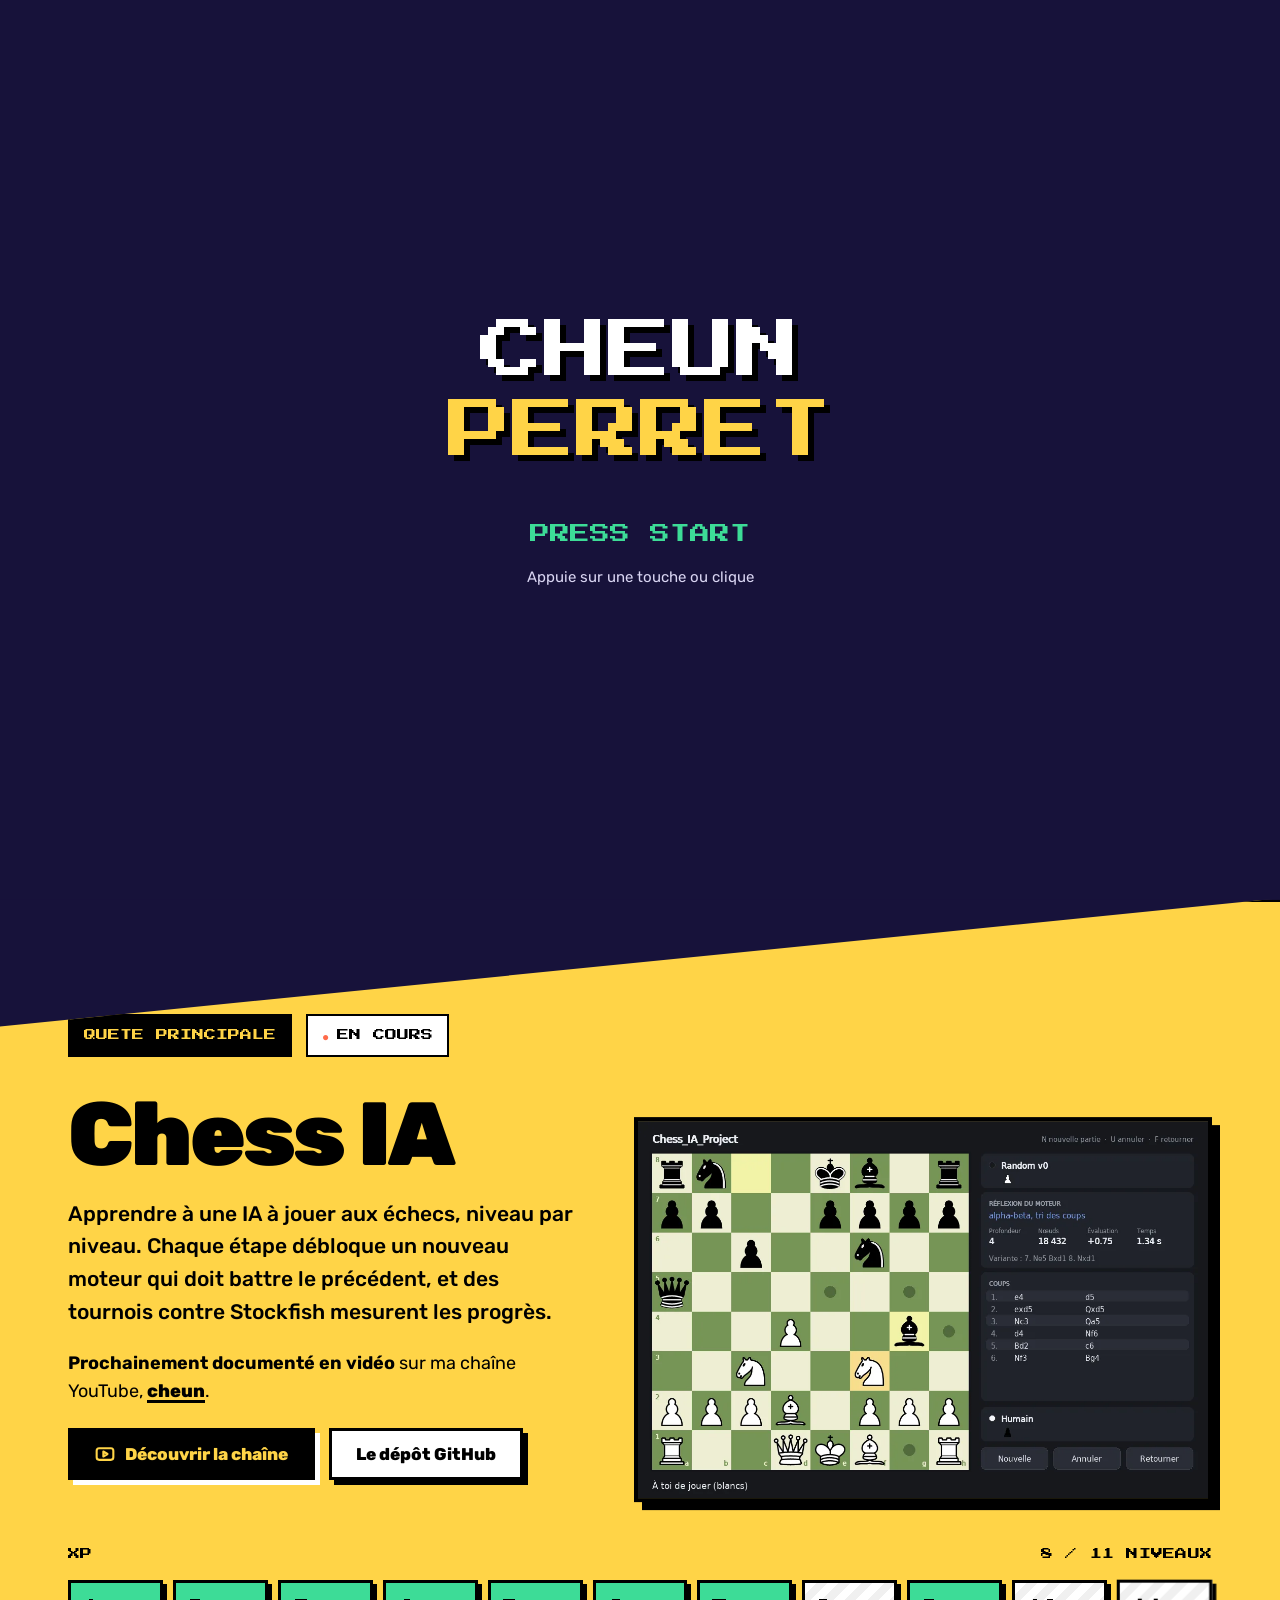
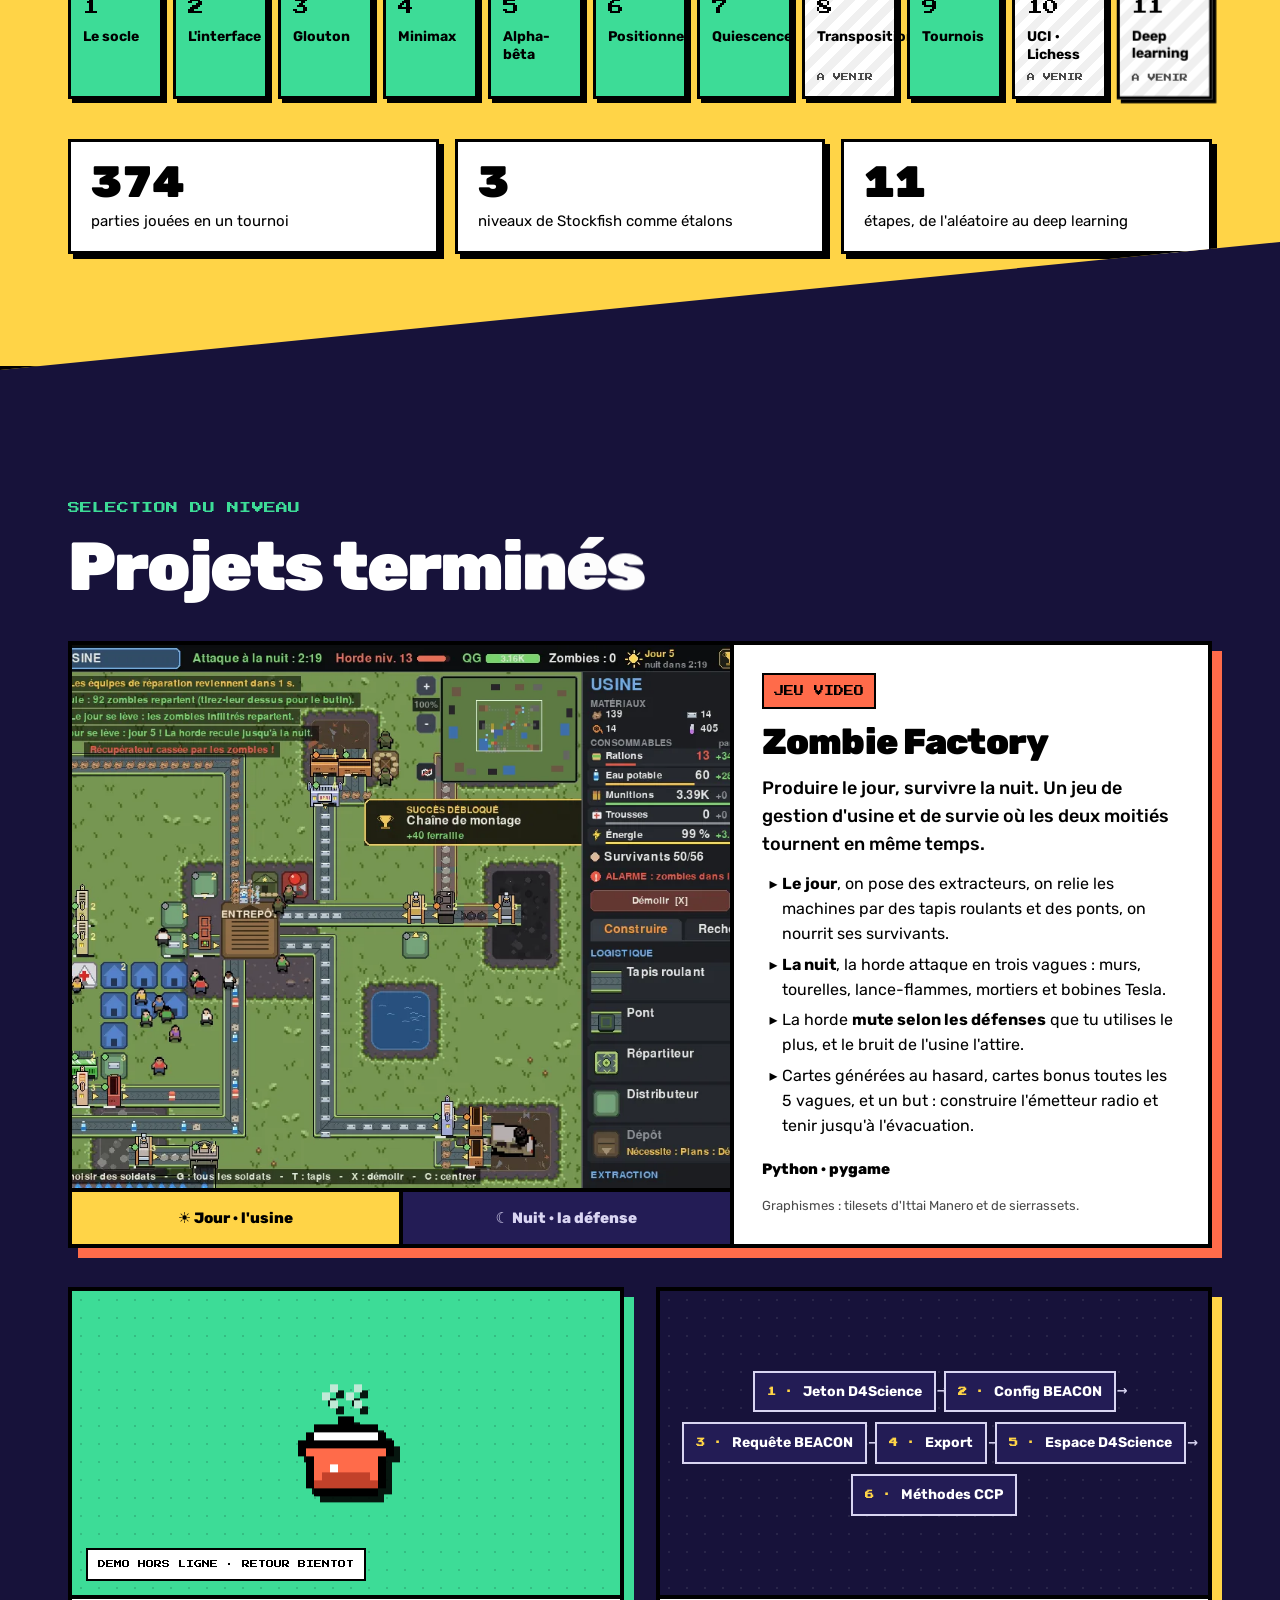
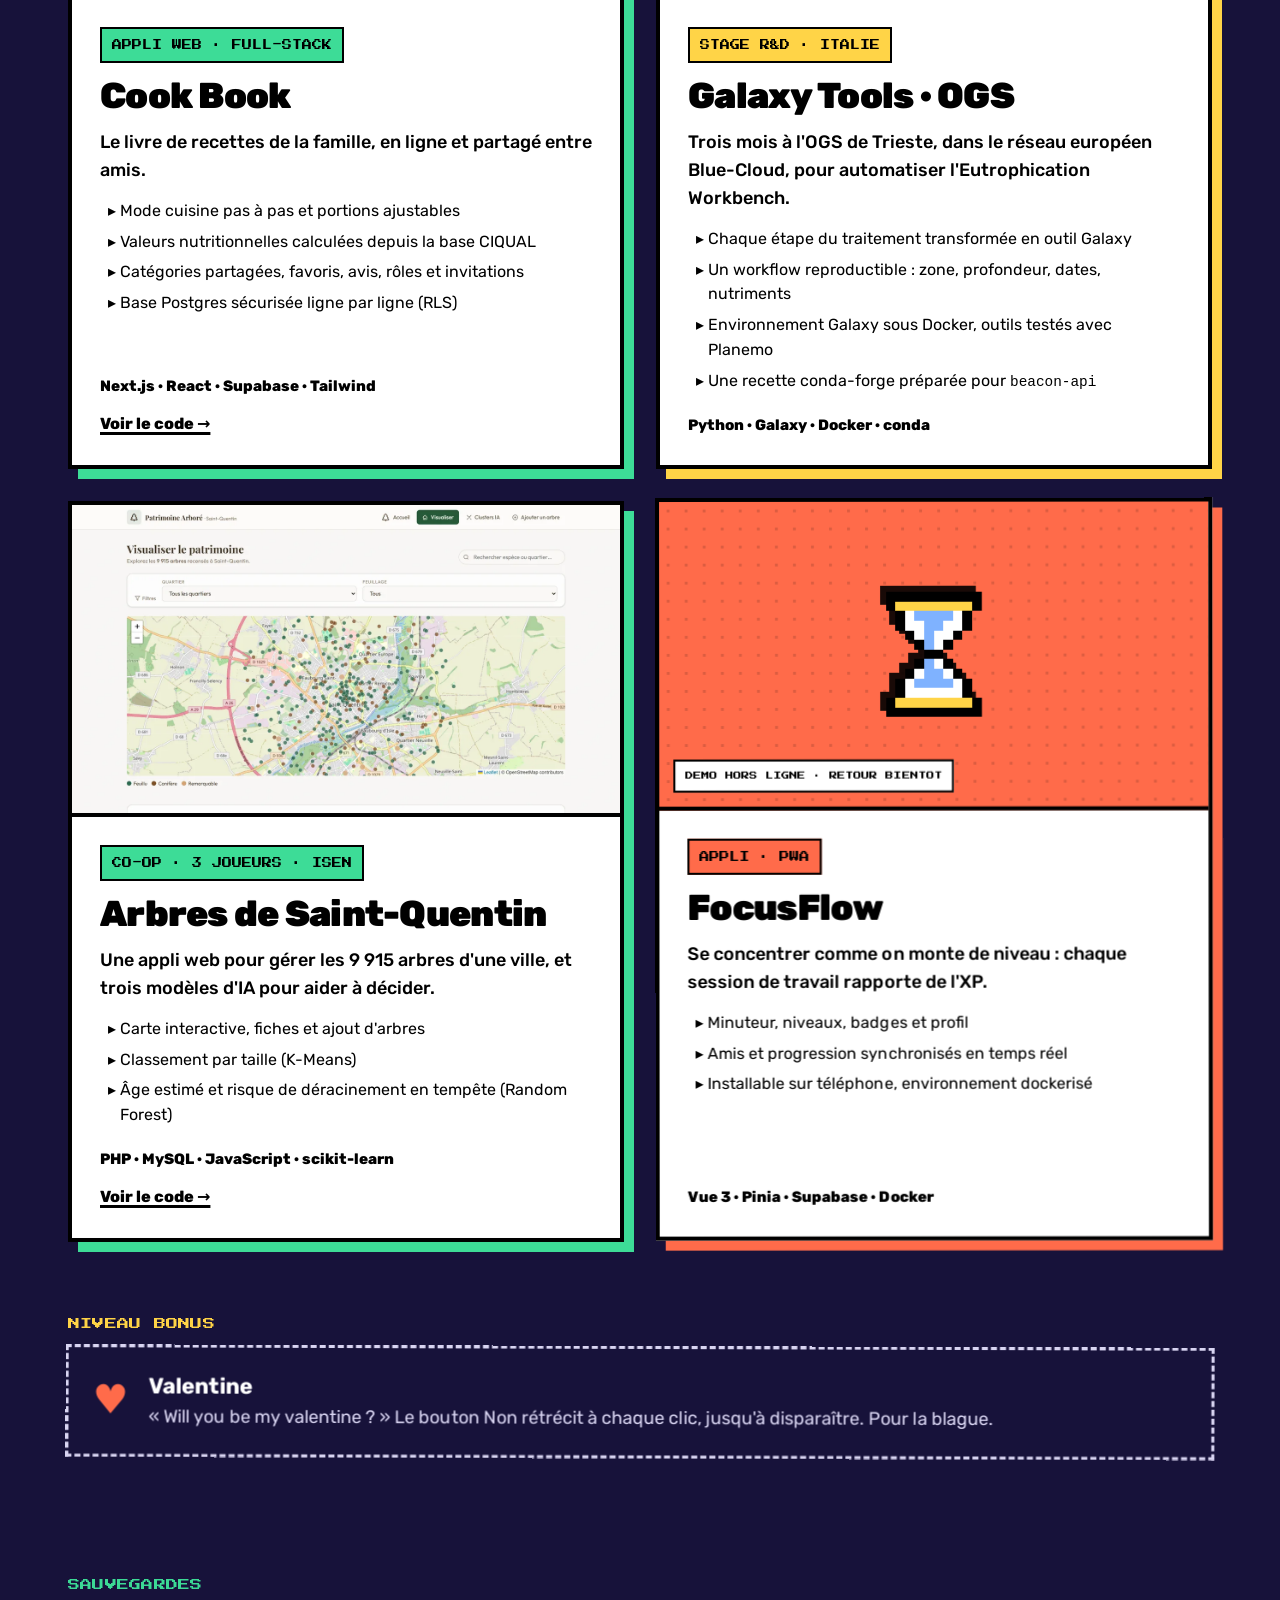
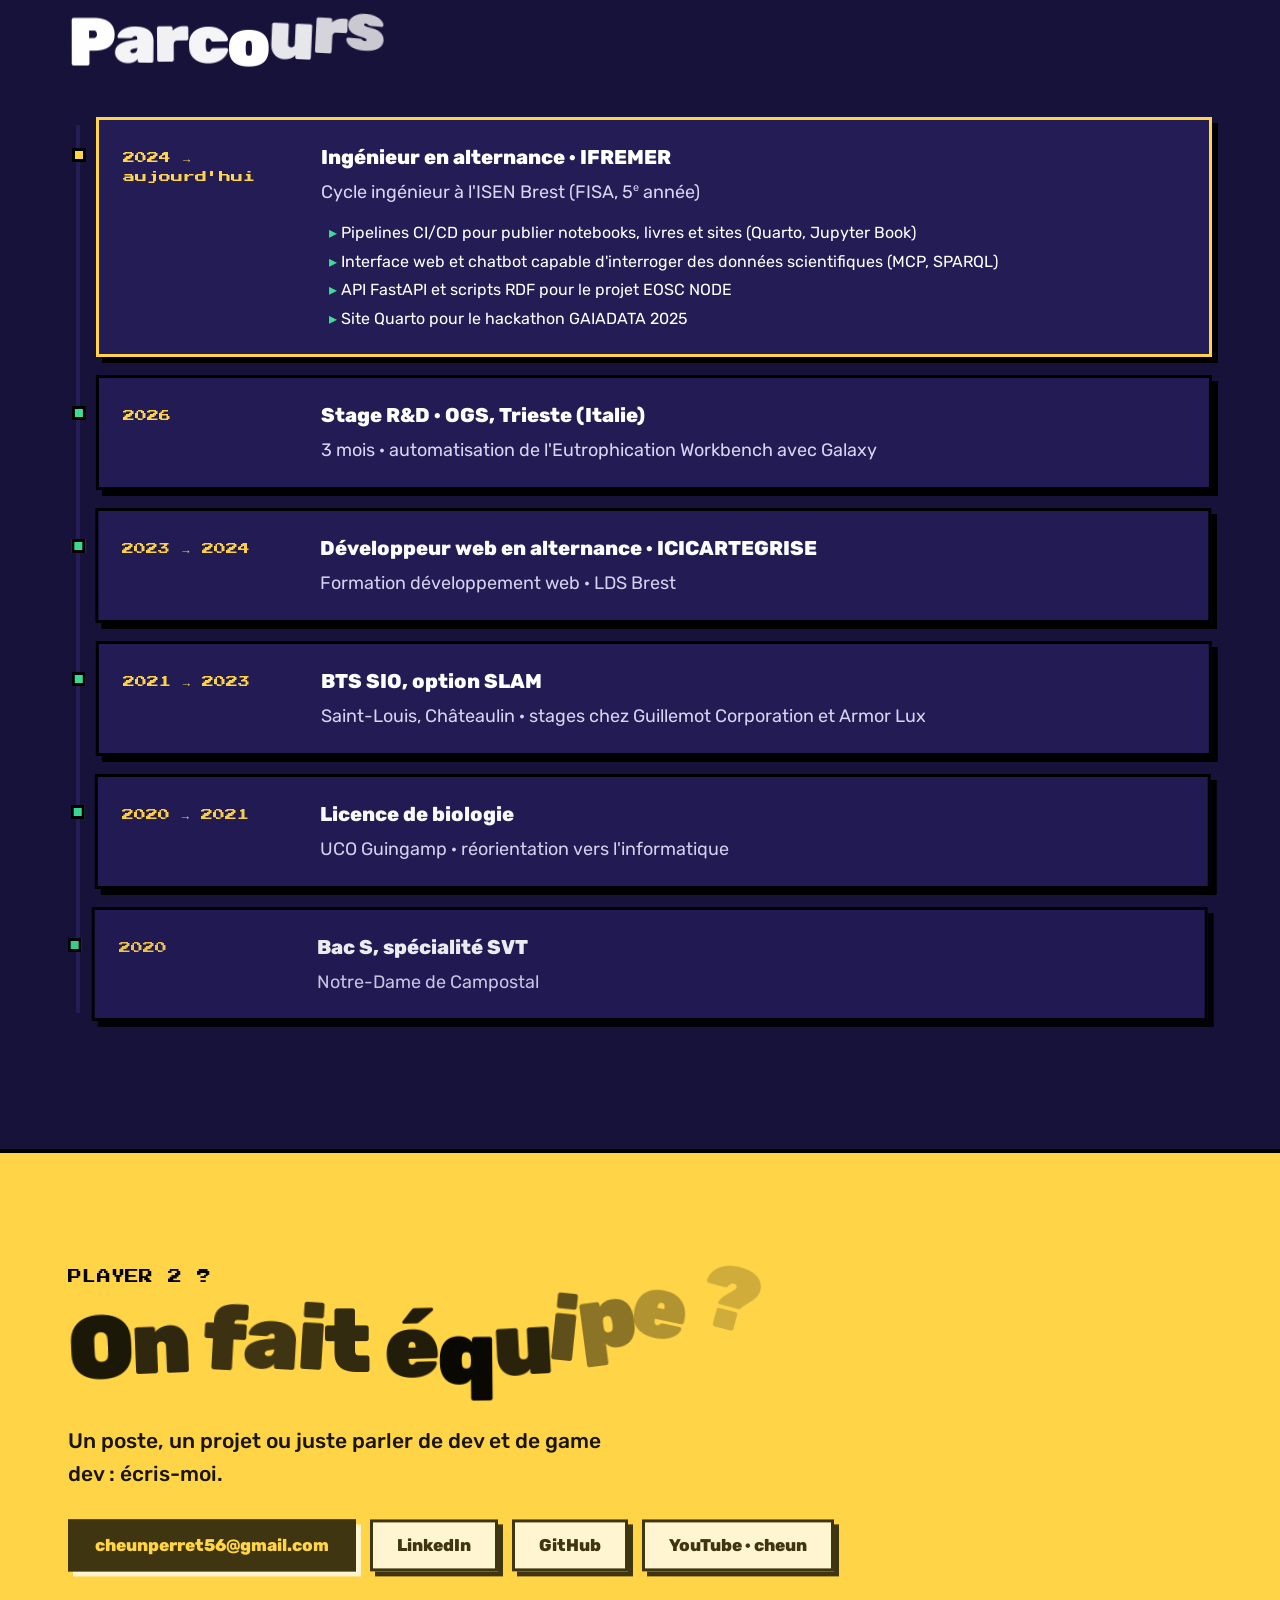
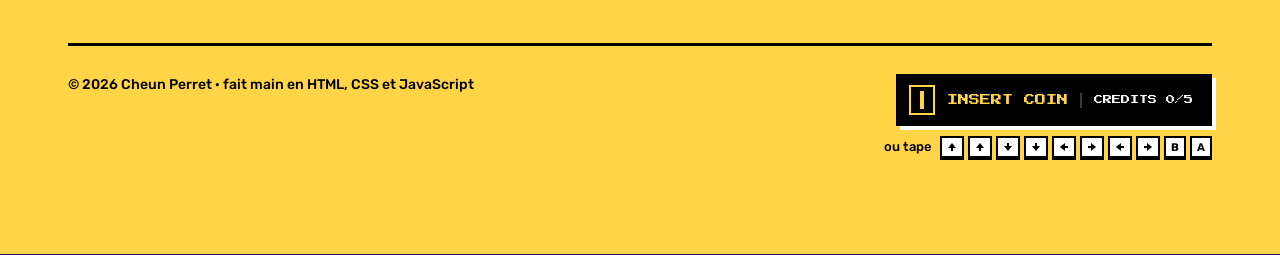
==== commit d09ae76e: "Liens de partage complets" ====
--- a/index.html
+++ b/index.html
@@ -9,7 +9,10 @@
 <meta property="og:type" content="website">
 <meta property="og:title" content="Cheun Perret · Développeur">
 <meta property="og:description" content="Applis web, outils pour la recherche, IA et jeux vidéo.">
-<meta property="og:image" content="assets/og.png">
+<meta property="og:url" content="https://choopsy.github.io/">
+<meta property="og:image" content="https://choopsy.github.io/assets/og.png">
+<meta name="twitter:card" content="summary_large_image">
+<link rel="canonical" href="https://choopsy.github.io/">
 <link rel="icon" href="assets/favicon.svg" type="image/svg+xml">
 <link rel="preload" href="assets/fonts/rubik-latin-900-normal.woff2" as="font" type="font/woff2" crossorigin>
 <link rel="preload" href="assets/fonts/press-start-2p-latin-400-normal.woff2" as="font" type="font/woff2" crossorigin>
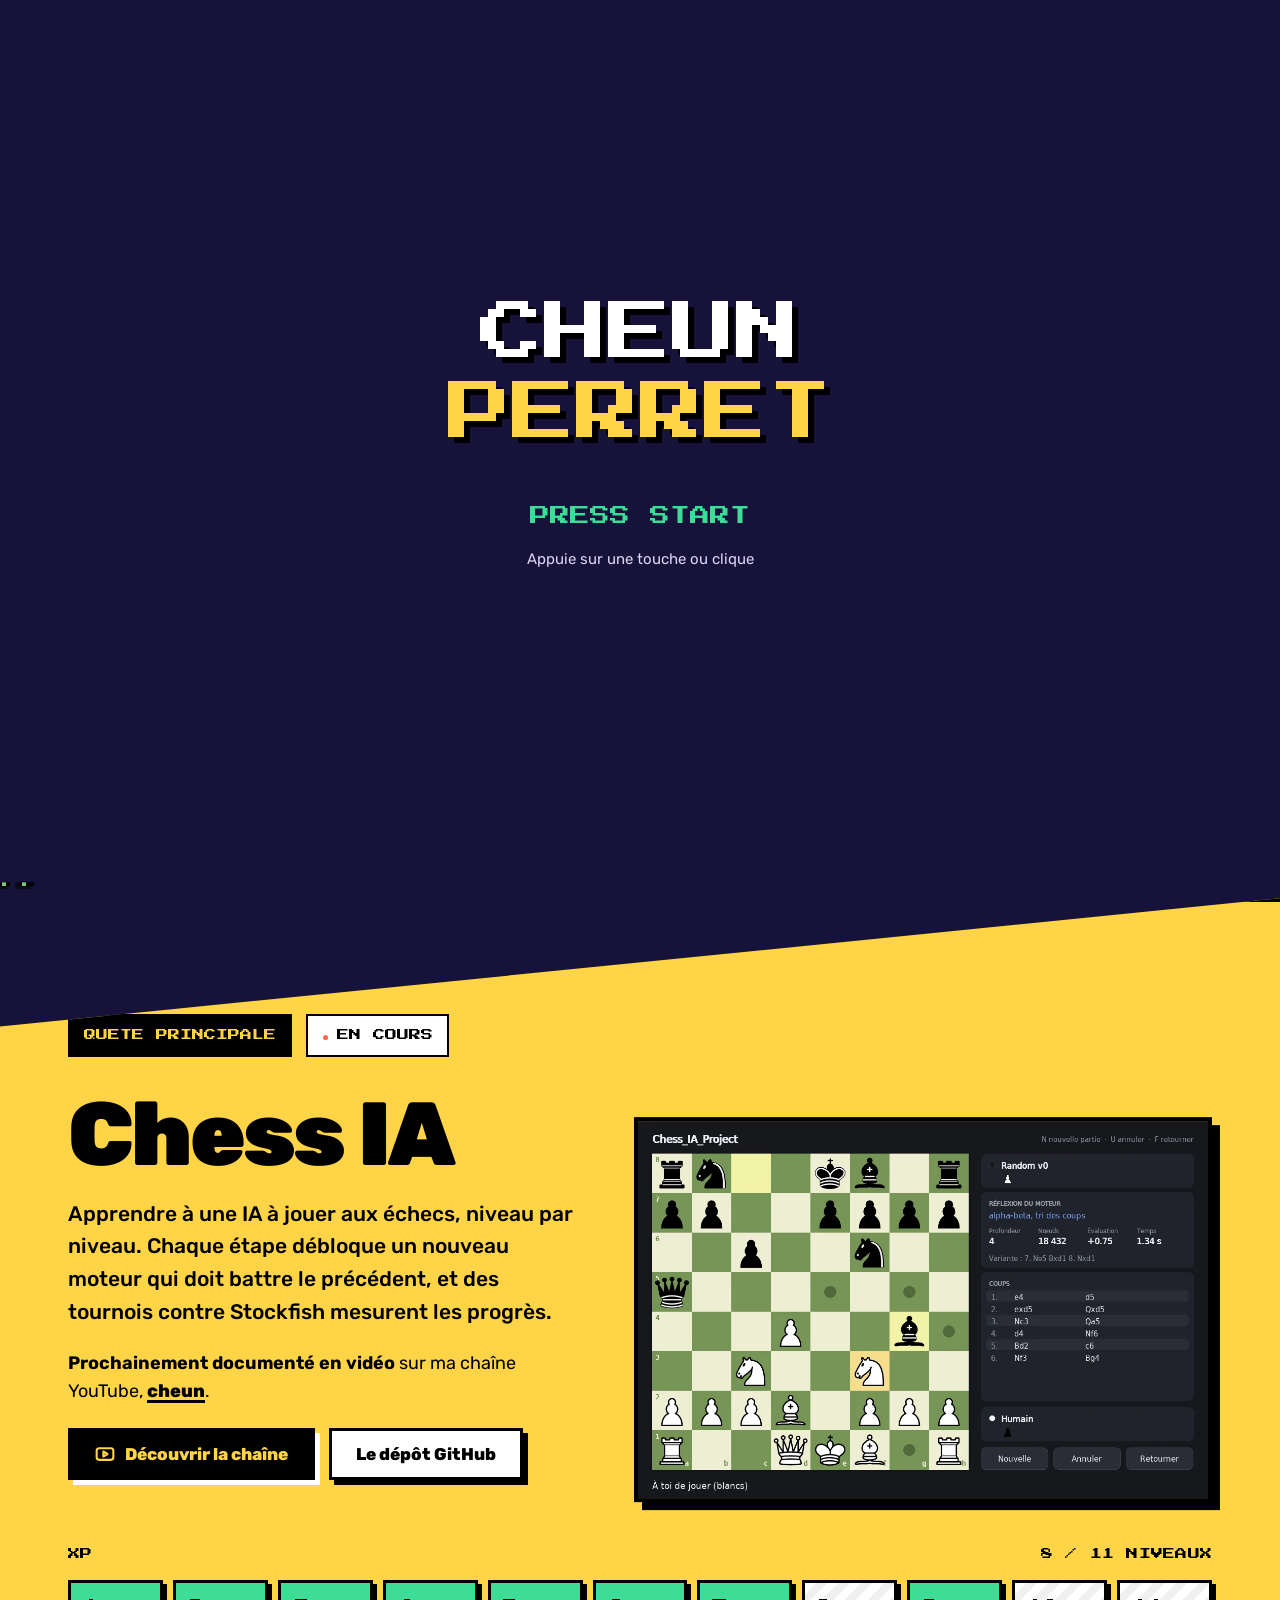
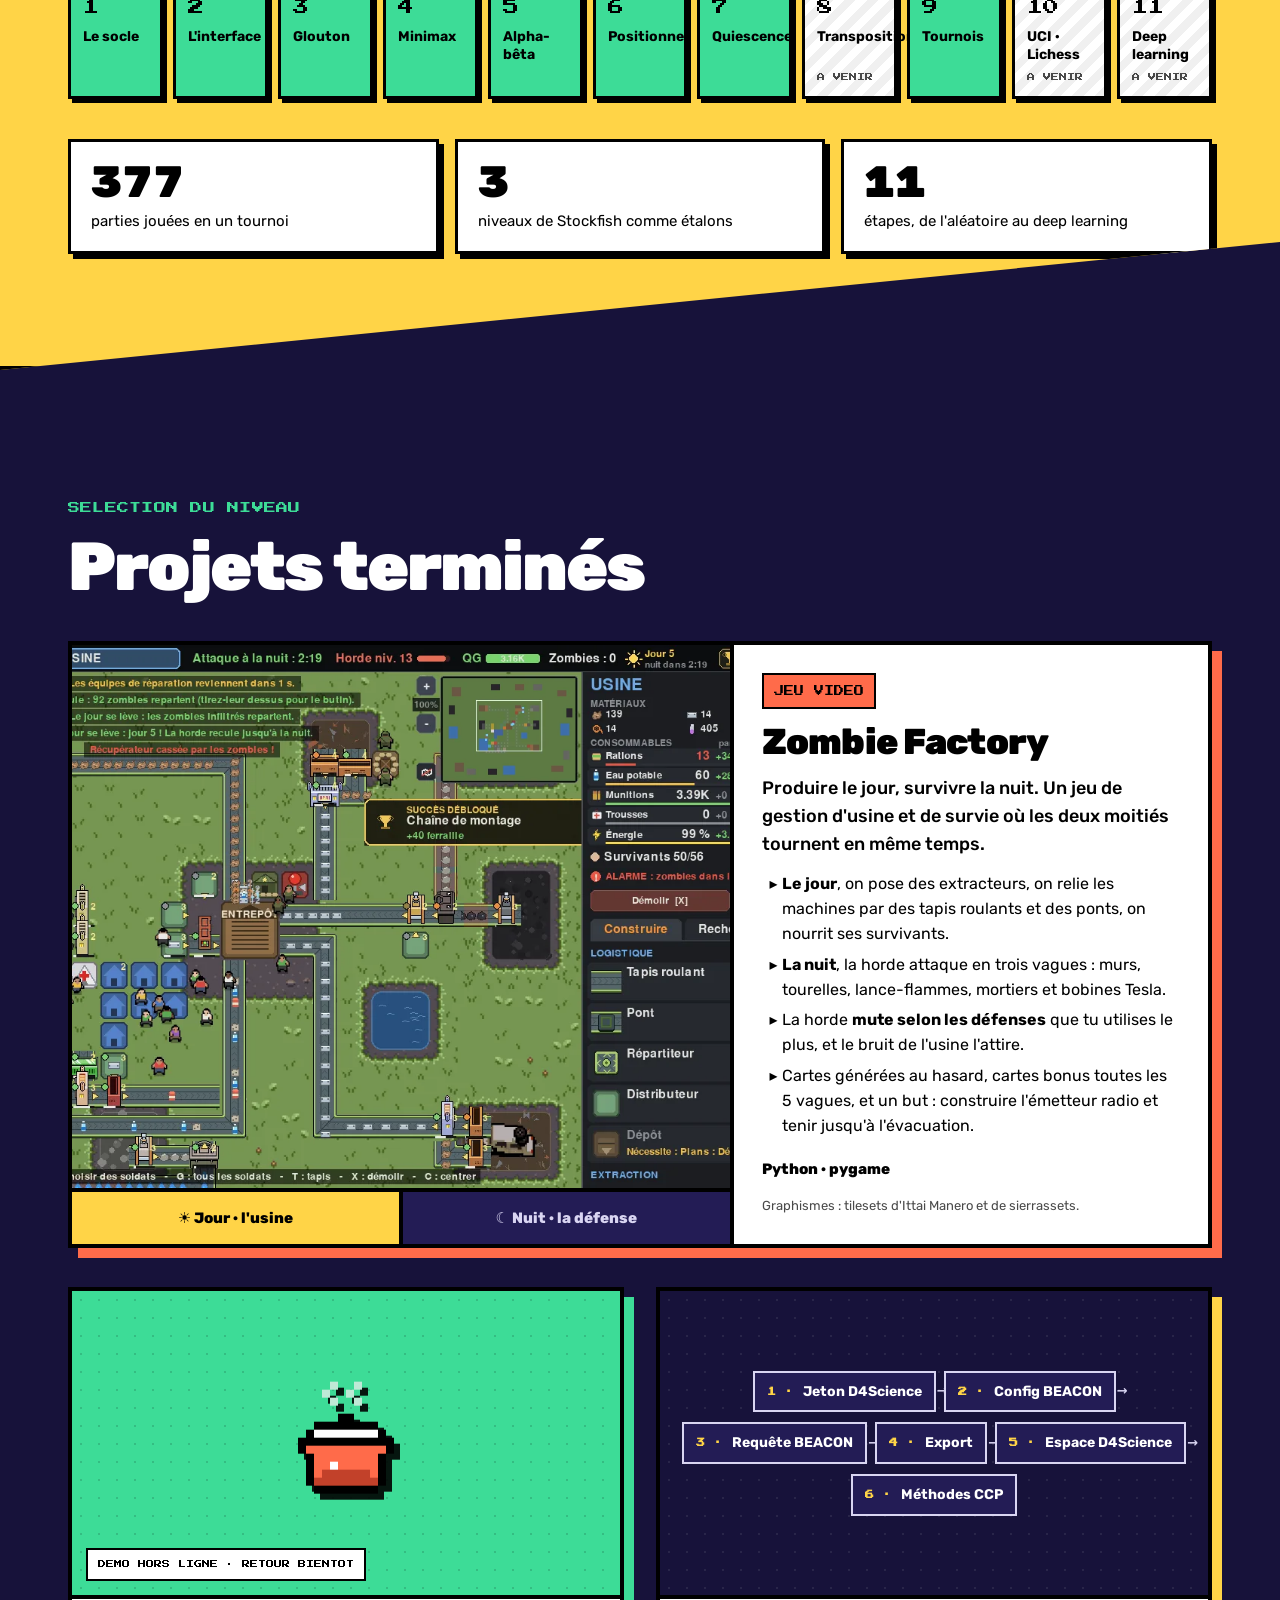
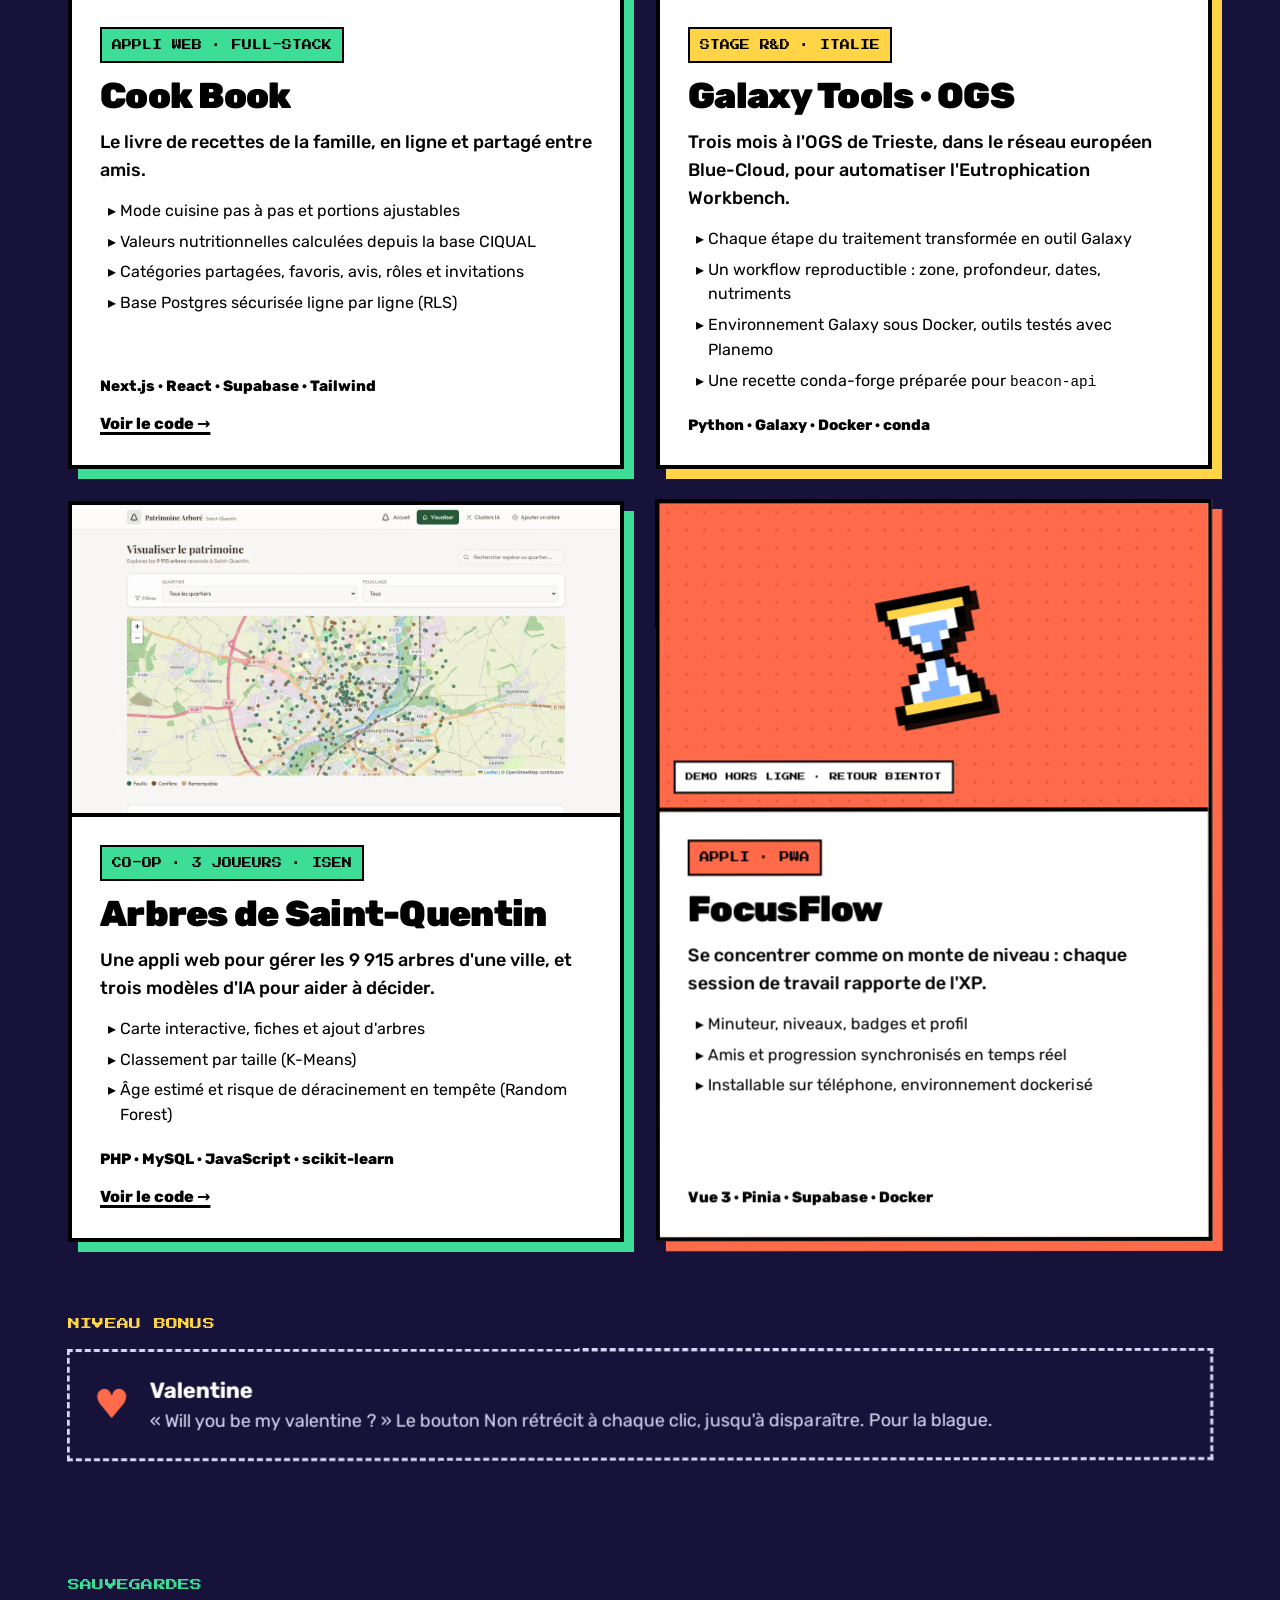
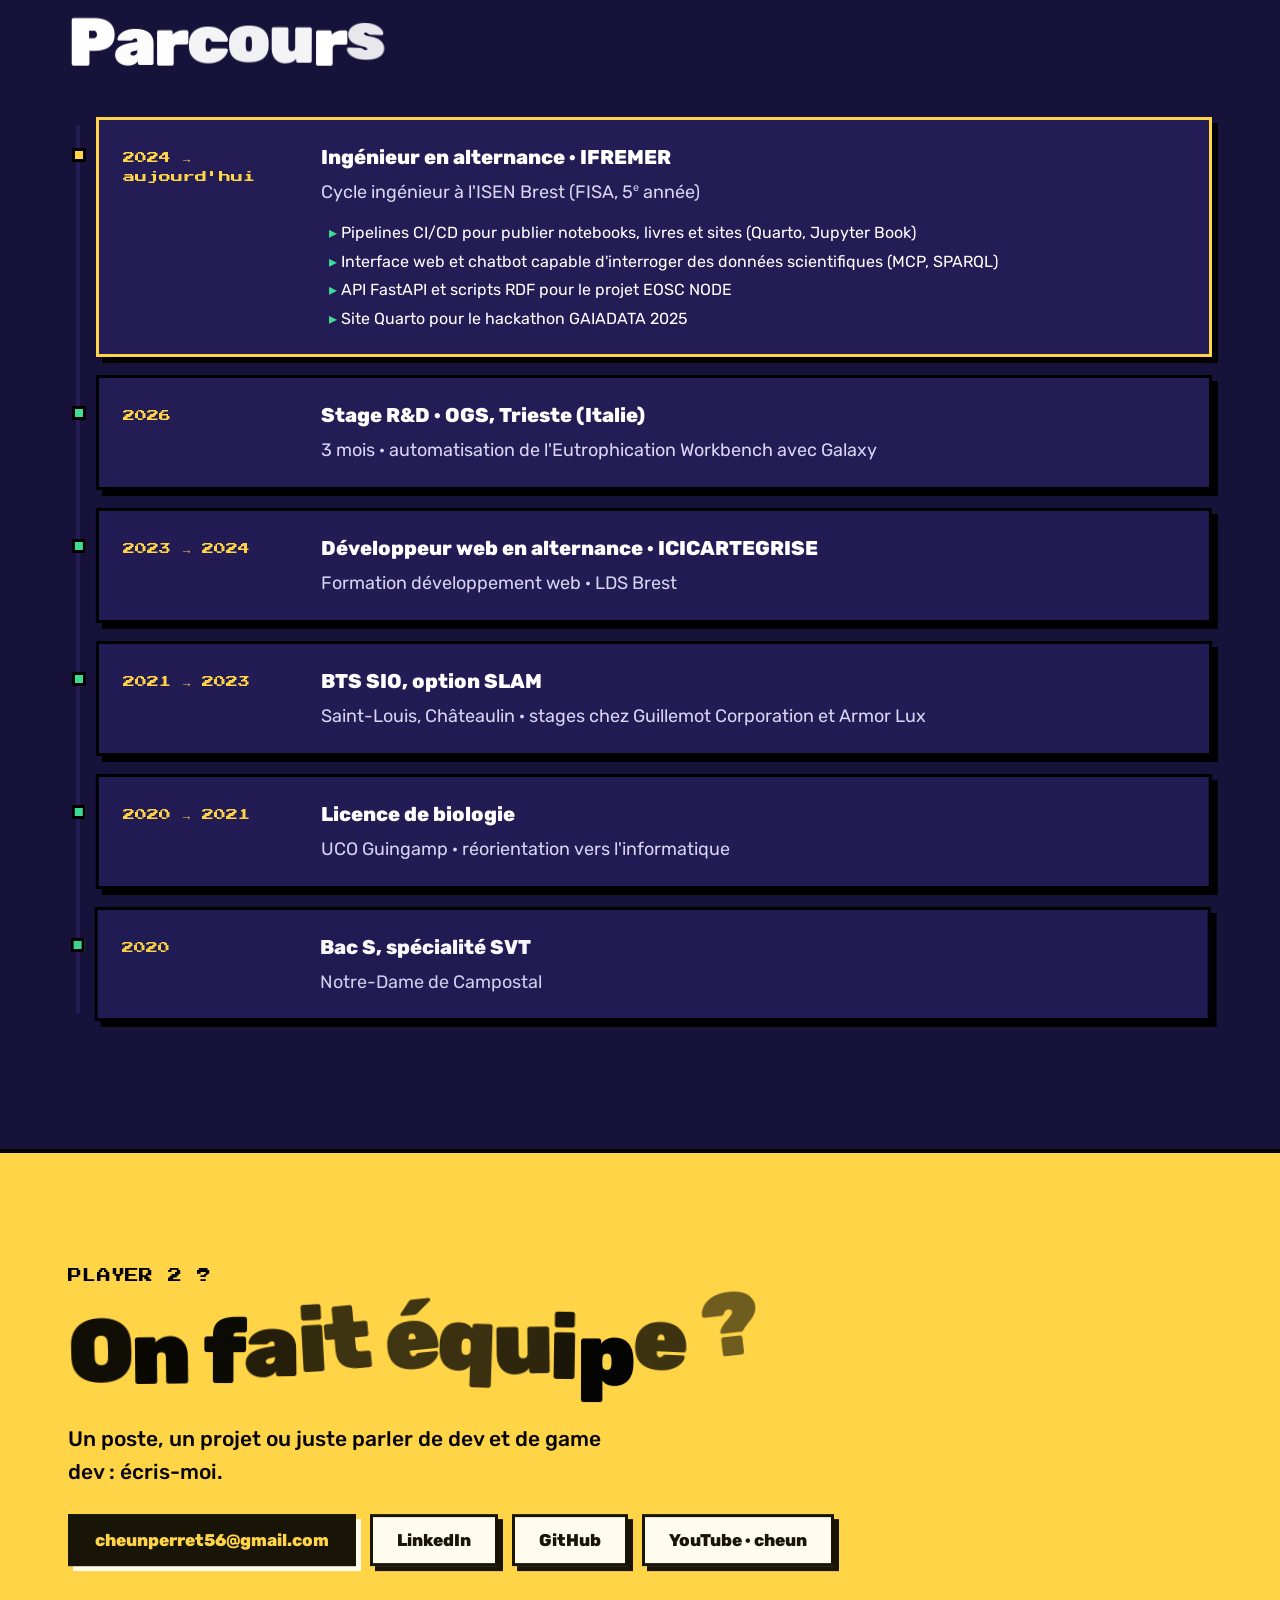
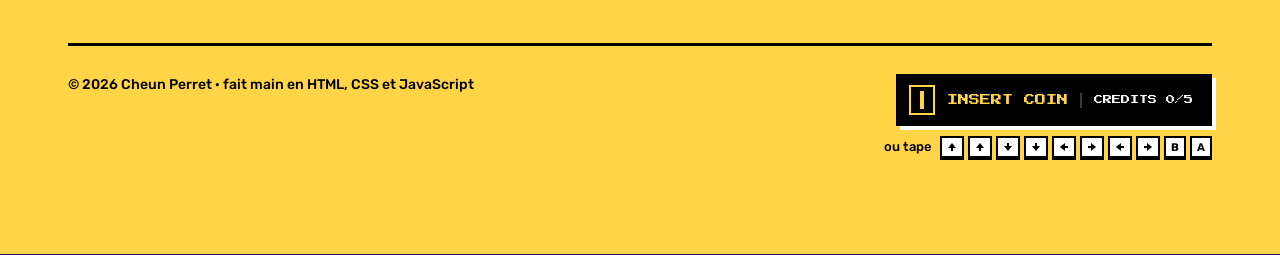
==== commit d1e2ee56: "Domaine cheunperret.fr" ====
--- a/index.html
+++ b/index.html
@@ -9,10 +9,10 @@
 <meta property="og:type" content="website">
 <meta property="og:title" content="Cheun Perret · Développeur">
 <meta property="og:description" content="Applis web, outils pour la recherche, IA et jeux vidéo.">
-<meta property="og:url" content="https://choopsy.github.io/">
-<meta property="og:image" content="https://choopsy.github.io/assets/og.png">
+<meta property="og:url" content="https://cheunperret.fr/">
+<meta property="og:image" content="https://cheunperret.fr/assets/og.png">
 <meta name="twitter:card" content="summary_large_image">
-<link rel="canonical" href="https://choopsy.github.io/">
+<link rel="canonical" href="https://cheunperret.fr/">
 <link rel="icon" href="assets/favicon.svg" type="image/svg+xml">
 <link rel="preload" href="assets/fonts/rubik-latin-900-normal.woff2" as="font" type="font/woff2" crossorigin>
 <link rel="preload" href="assets/fonts/press-start-2p-latin-400-normal.woff2" as="font" type="font/woff2" crossorigin>
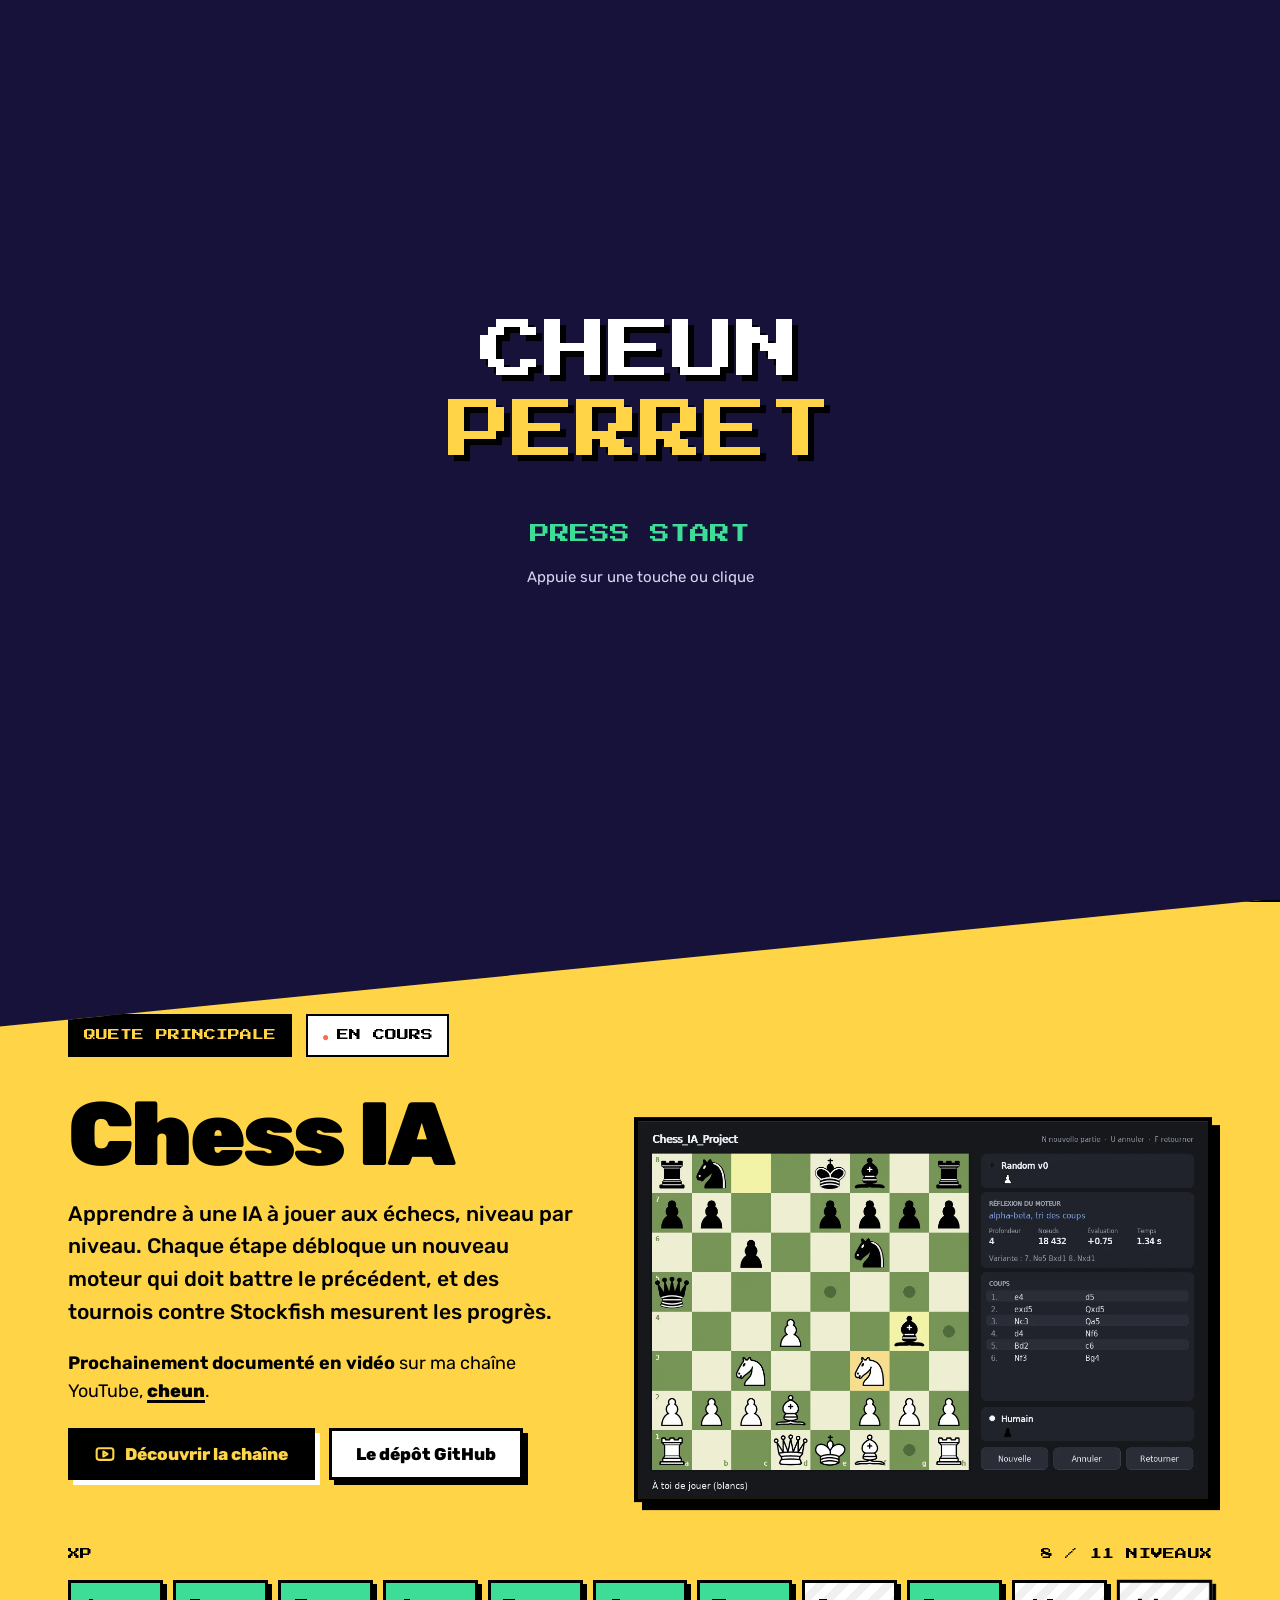
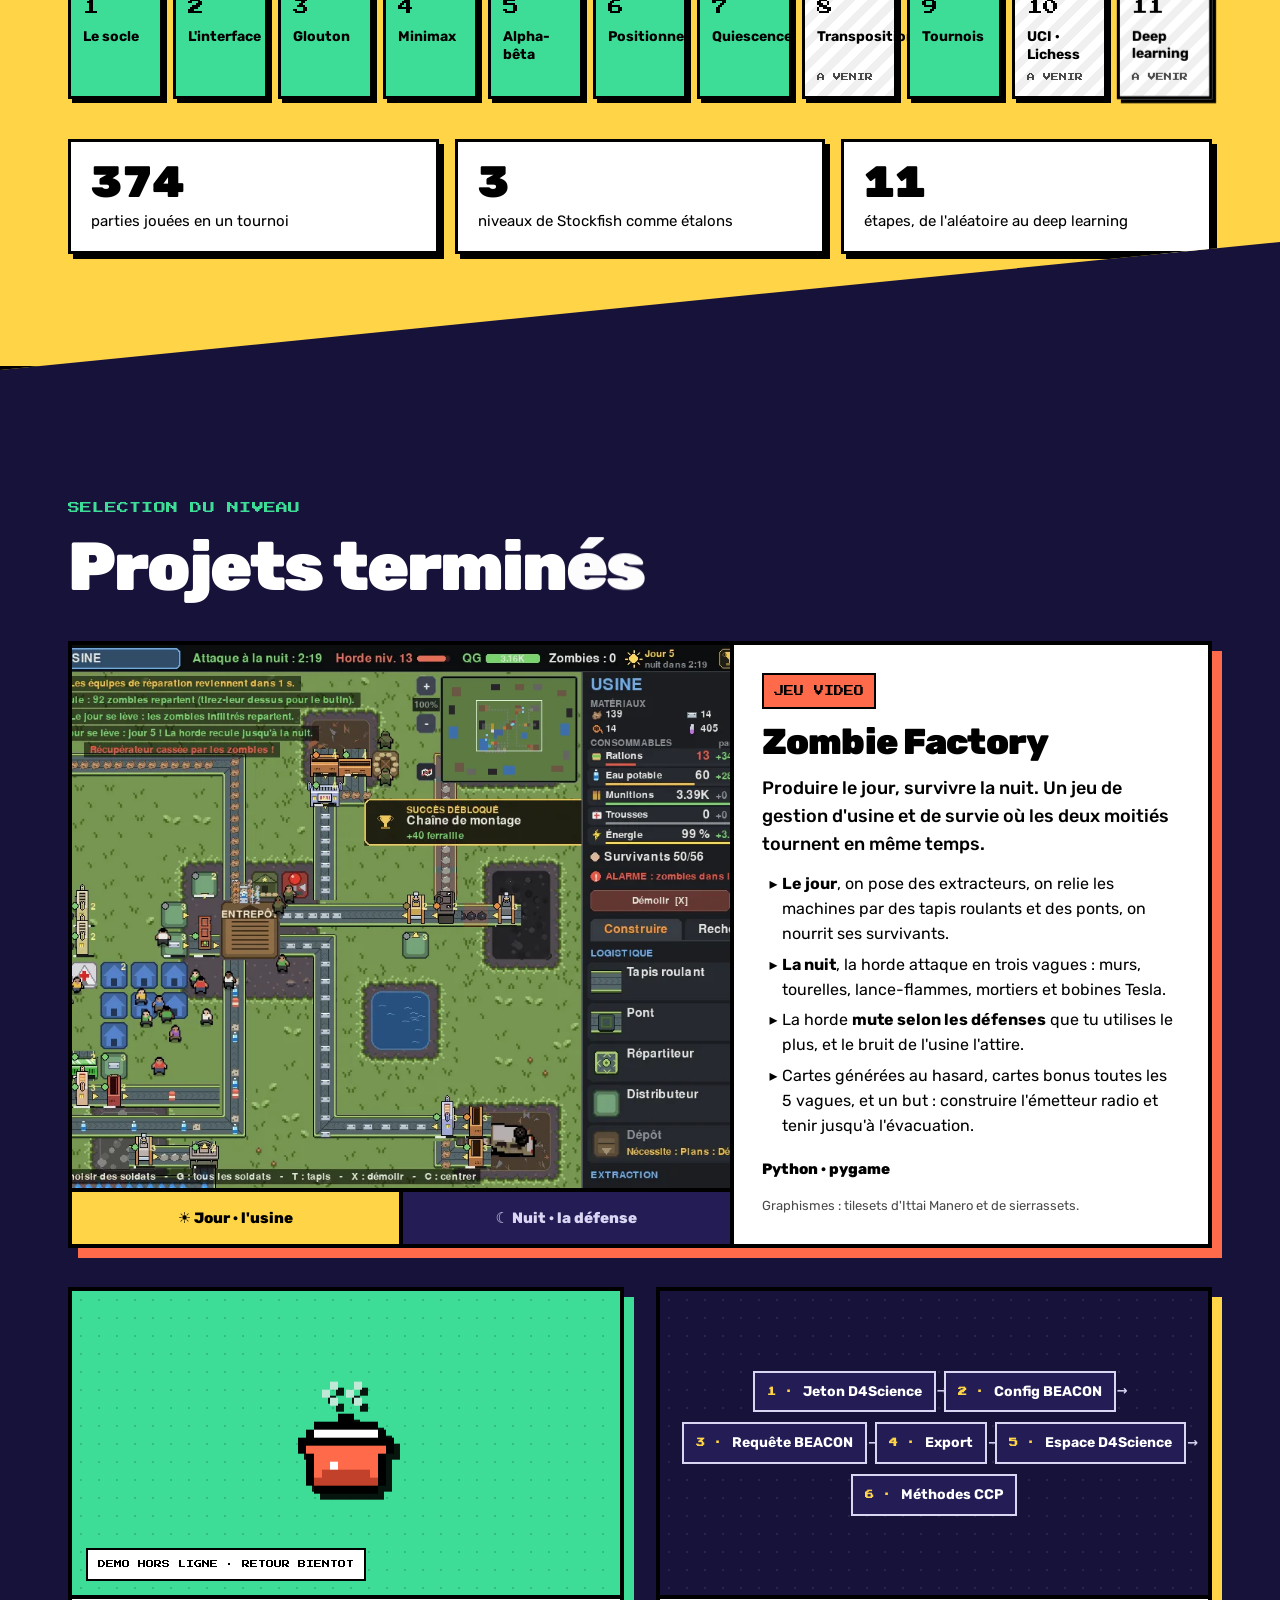
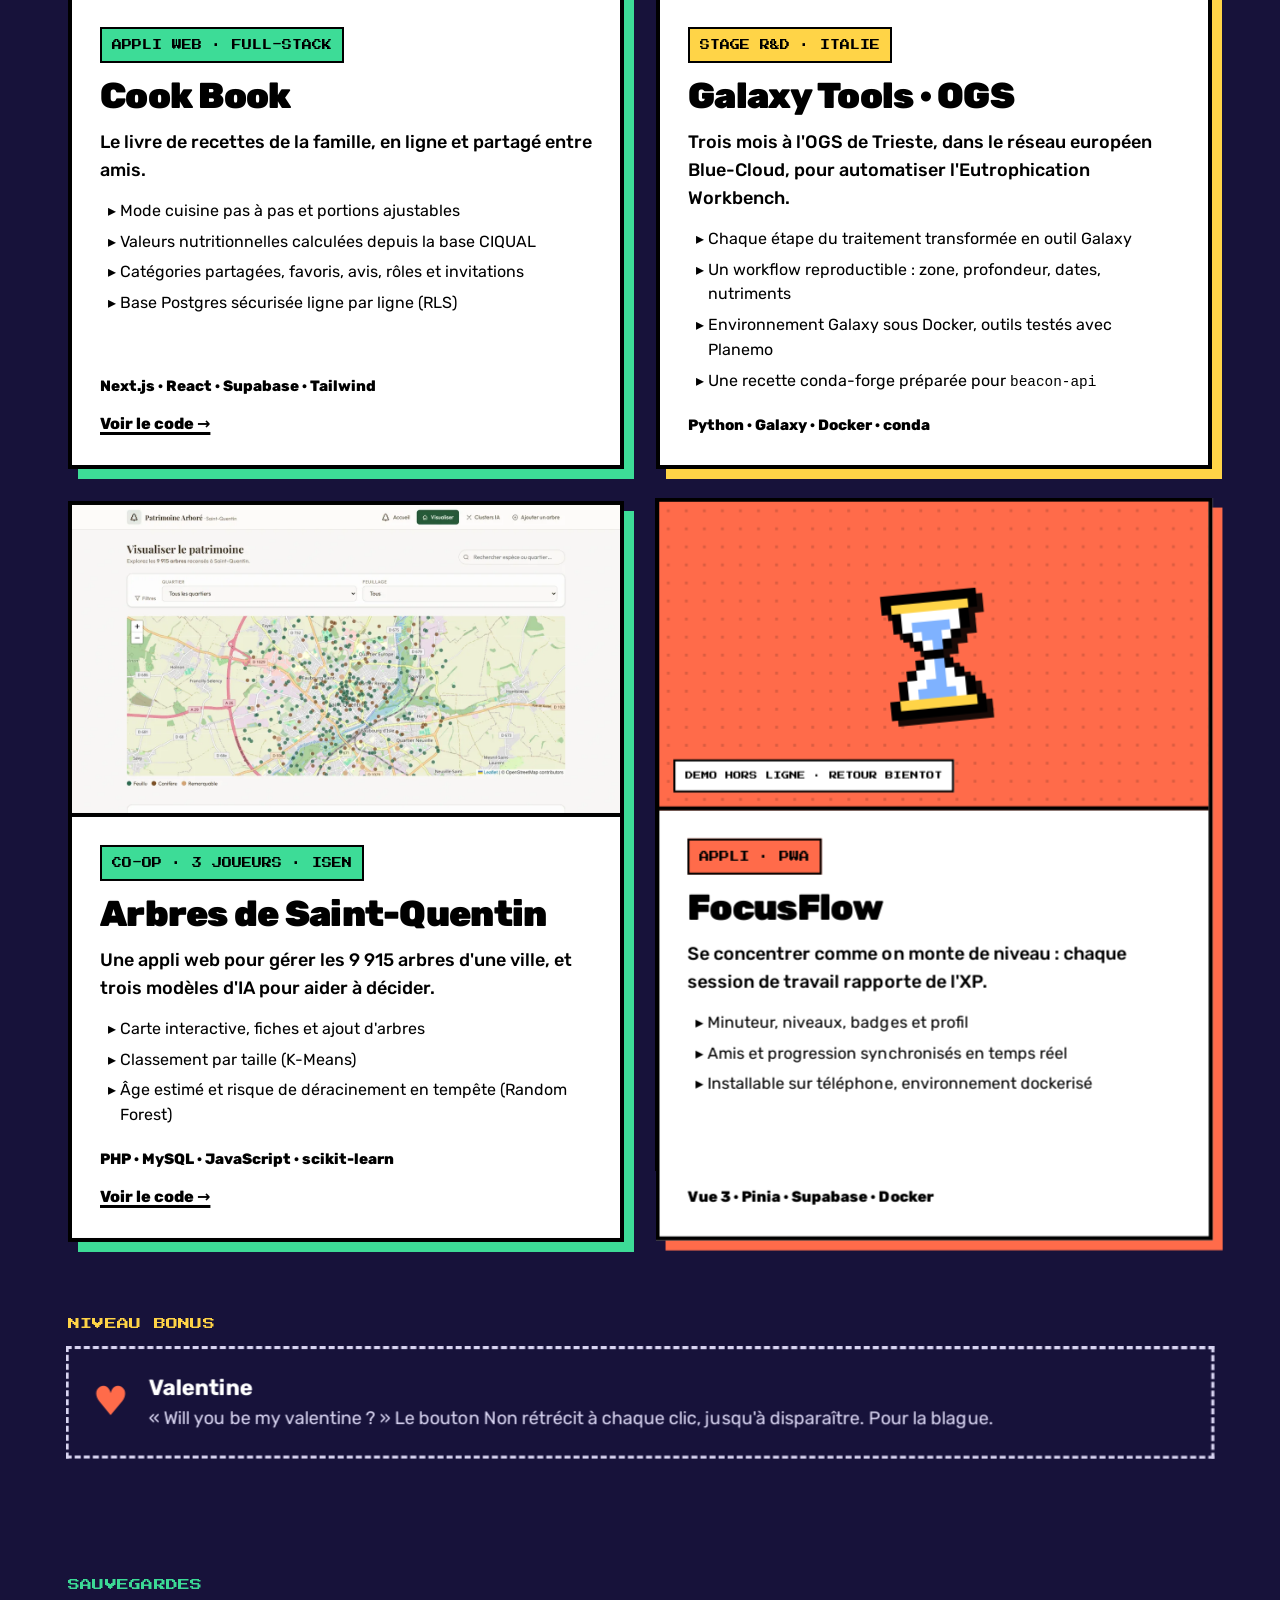
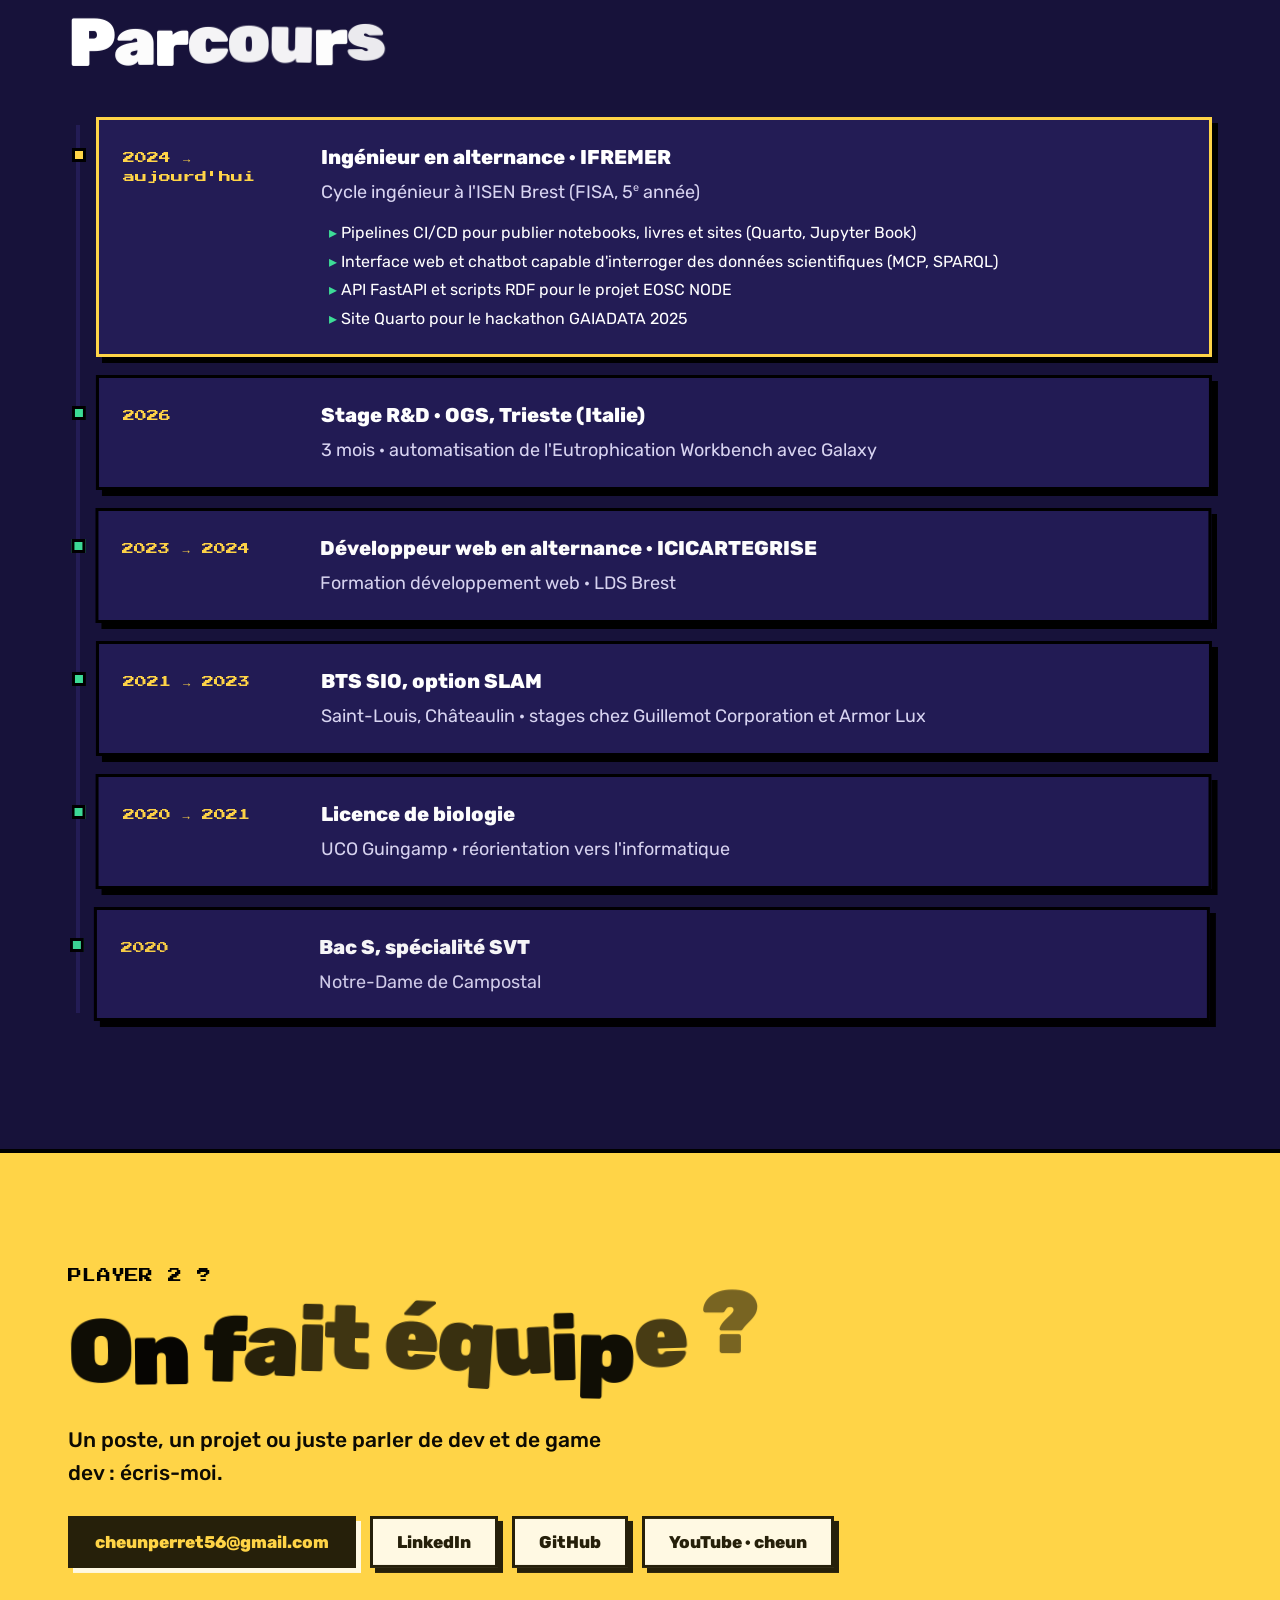
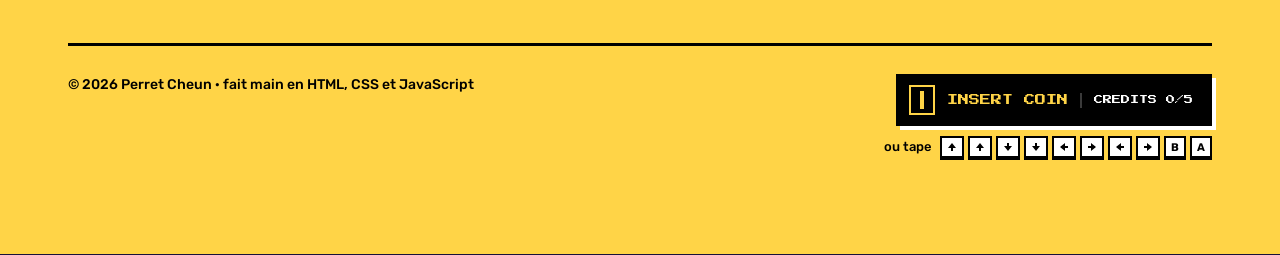
==== commit 3e95e73e: "fix: zombie mouvement" ====
--- a/index.html
+++ b/index.html
@@ -3,11 +3,11 @@
 <head>
 <meta charset="utf-8">
 <meta name="viewport" content="width=device-width, initial-scale=1">
-<title>Cheun Perret · Développeur</title>
-<meta name="description" content="Portfolio de Cheun Perret, élève ingénieur à l'ISEN Brest en alternance chez IFREMER : applis web, outils pour la recherche, IA et jeux vidéo.">
+<title>Perret Cheun · Développeur</title>
+<meta name="description" content="Portfolio de Perret Cheun, élève ingénieur à l'ISEN Brest en alternance chez IFREMER : applis web, outils pour la recherche, IA et jeux vidéo.">
 <meta name="theme-color" content="#17123A">
 <meta property="og:type" content="website">
-<meta property="og:title" content="Cheun Perret · Développeur">
+<meta property="og:title" content="Perret Cheun · Développeur">
 <meta property="og:description" content="Applis web, outils pour la recherche, IA et jeux vidéo.">
 <meta property="og:url" content="https://cheunperret.fr/">
 <meta property="og:image" content="https://cheunperret.fr/assets/og.png">
@@ -44,7 +44,7 @@
 
 <header class="nav" id="nav">
   <div class="wrap nav__inner">
-    <a href="#top" class="brand"><span class="brand__mark">CP</span>Cheun Perret</a>
+    <a href="#top" class="brand"><span class="brand__mark">PC</span>Perret Cheun</a>
     <nav aria-label="Navigation principale">
       <ul class="nav__links">
         <li><a href="#chess">Quête en cours</a></li>
@@ -338,7 +338,7 @@
       <a class="btn btn--white" href="https://www.youtube.com/@Cheun-i9l">YouTube · cheun</a>
     </div>
     <div class="contact__foot">
-      <p>© 2026 Cheun Perret · fait main en HTML, CSS et JavaScript</p>
+      <p>© 2026 Perret Cheun · fait main en HTML, CSS et JavaScript</p>
       <div class="coin">
         <button type="button" class="coin__btn" id="coinBtn" aria-describedby="coinHelp">
           <span class="coin__slot" aria-hidden="true"><span class="coin__piece" id="coinPiece"></span></span>
--- a/css/style.css
+++ b/css/style.css
@@ -1,5 +1,5 @@
 /* ==========================================================================
-   Portfolio Cheun Perret · direction « Arcade »
+   Portfolio Perret Cheun · direction « Arcade »
    Les couleurs, polices et ombres sont réglées ici, dans :root.
    ========================================================================== */
 
@@ -317,7 +317,8 @@
 .walker__f--b { opacity: 0; }
 .walker.is-step .walker__f--a { opacity: 0; }
 .walker.is-step .walker__f--b { opacity: 1; }
-.walker.is-left { scale: -1 1; }
+/* Demi-tour : on retourne seulement le dessin, pas le conteneur (sinon sa position serait inversée aussi) */
+.walker.is-left .walker__f { transform: scaleX(-1); }
 .reduce-motion .walker, html:not(.js) .walker { display: none; }
 @media (max-width: 640px) {
   .walker { width: 36px; height: 48px; opacity: 0; transition: opacity .3s; }
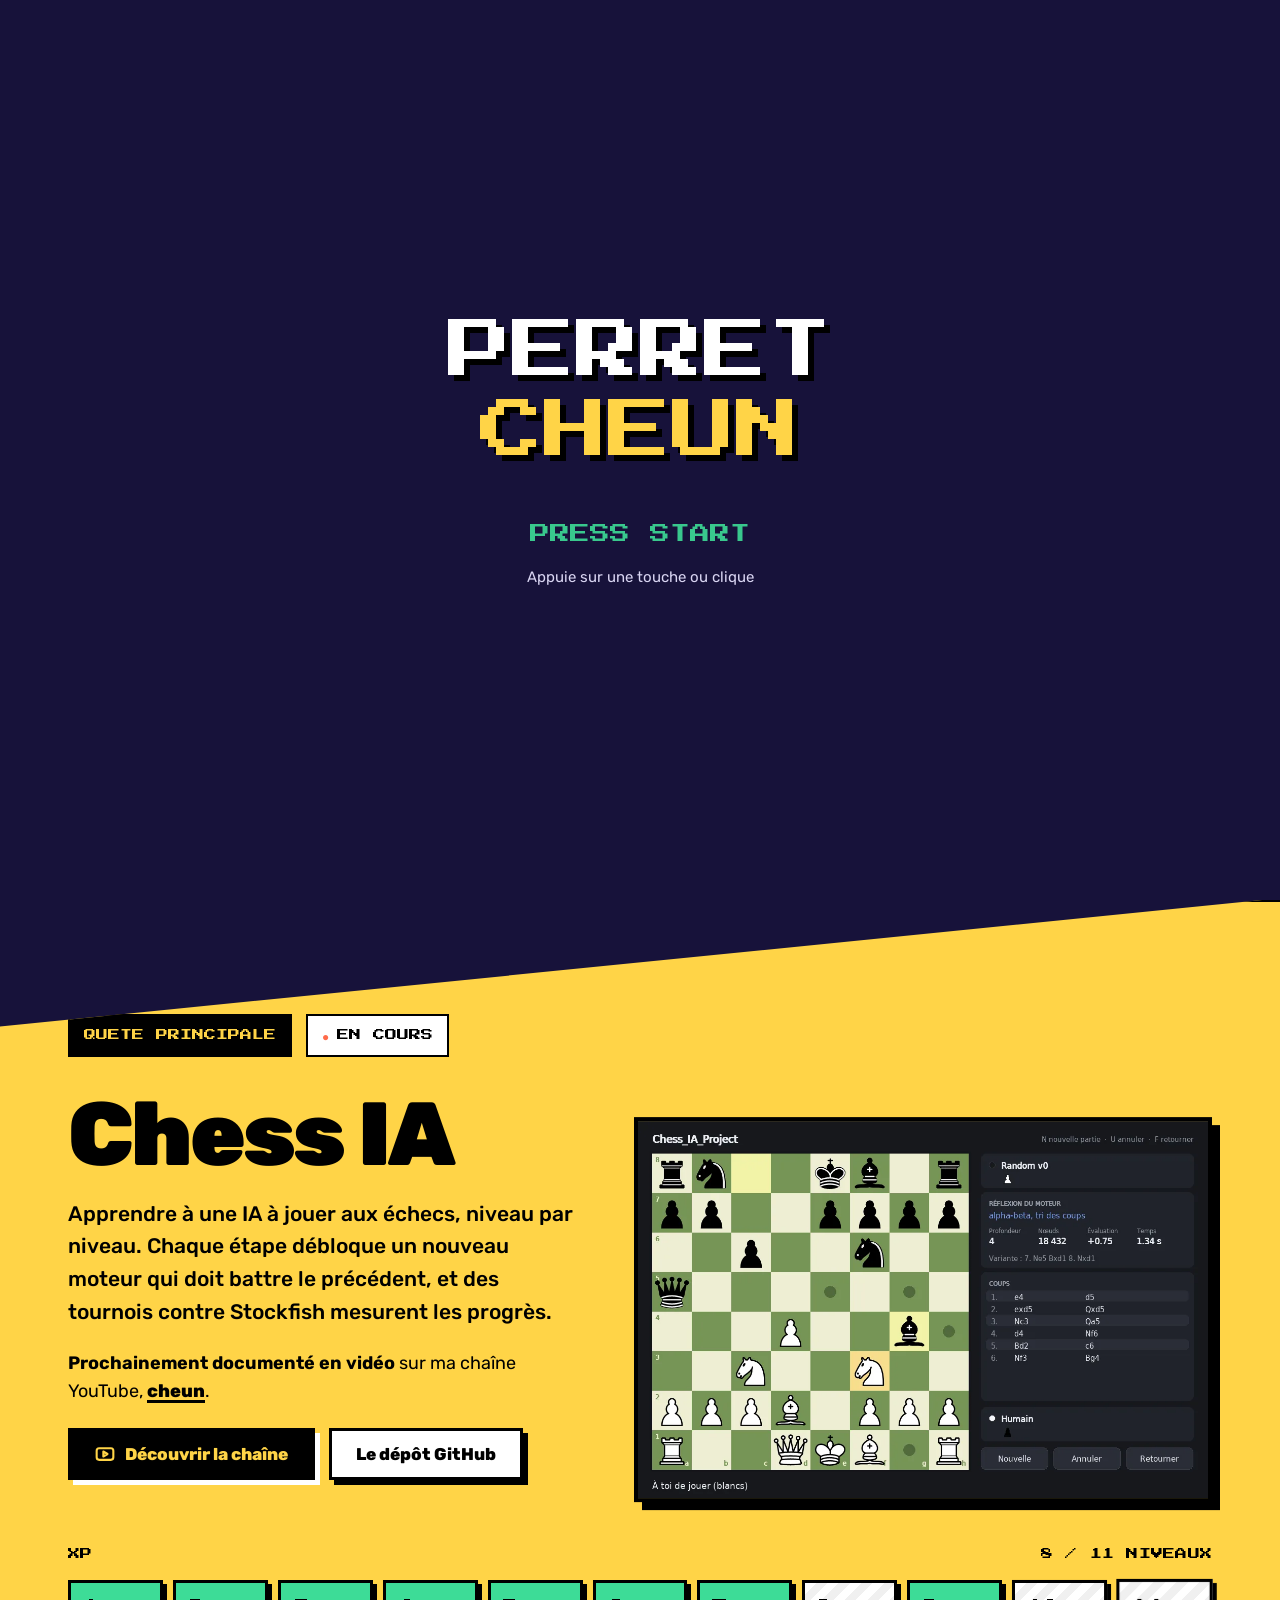
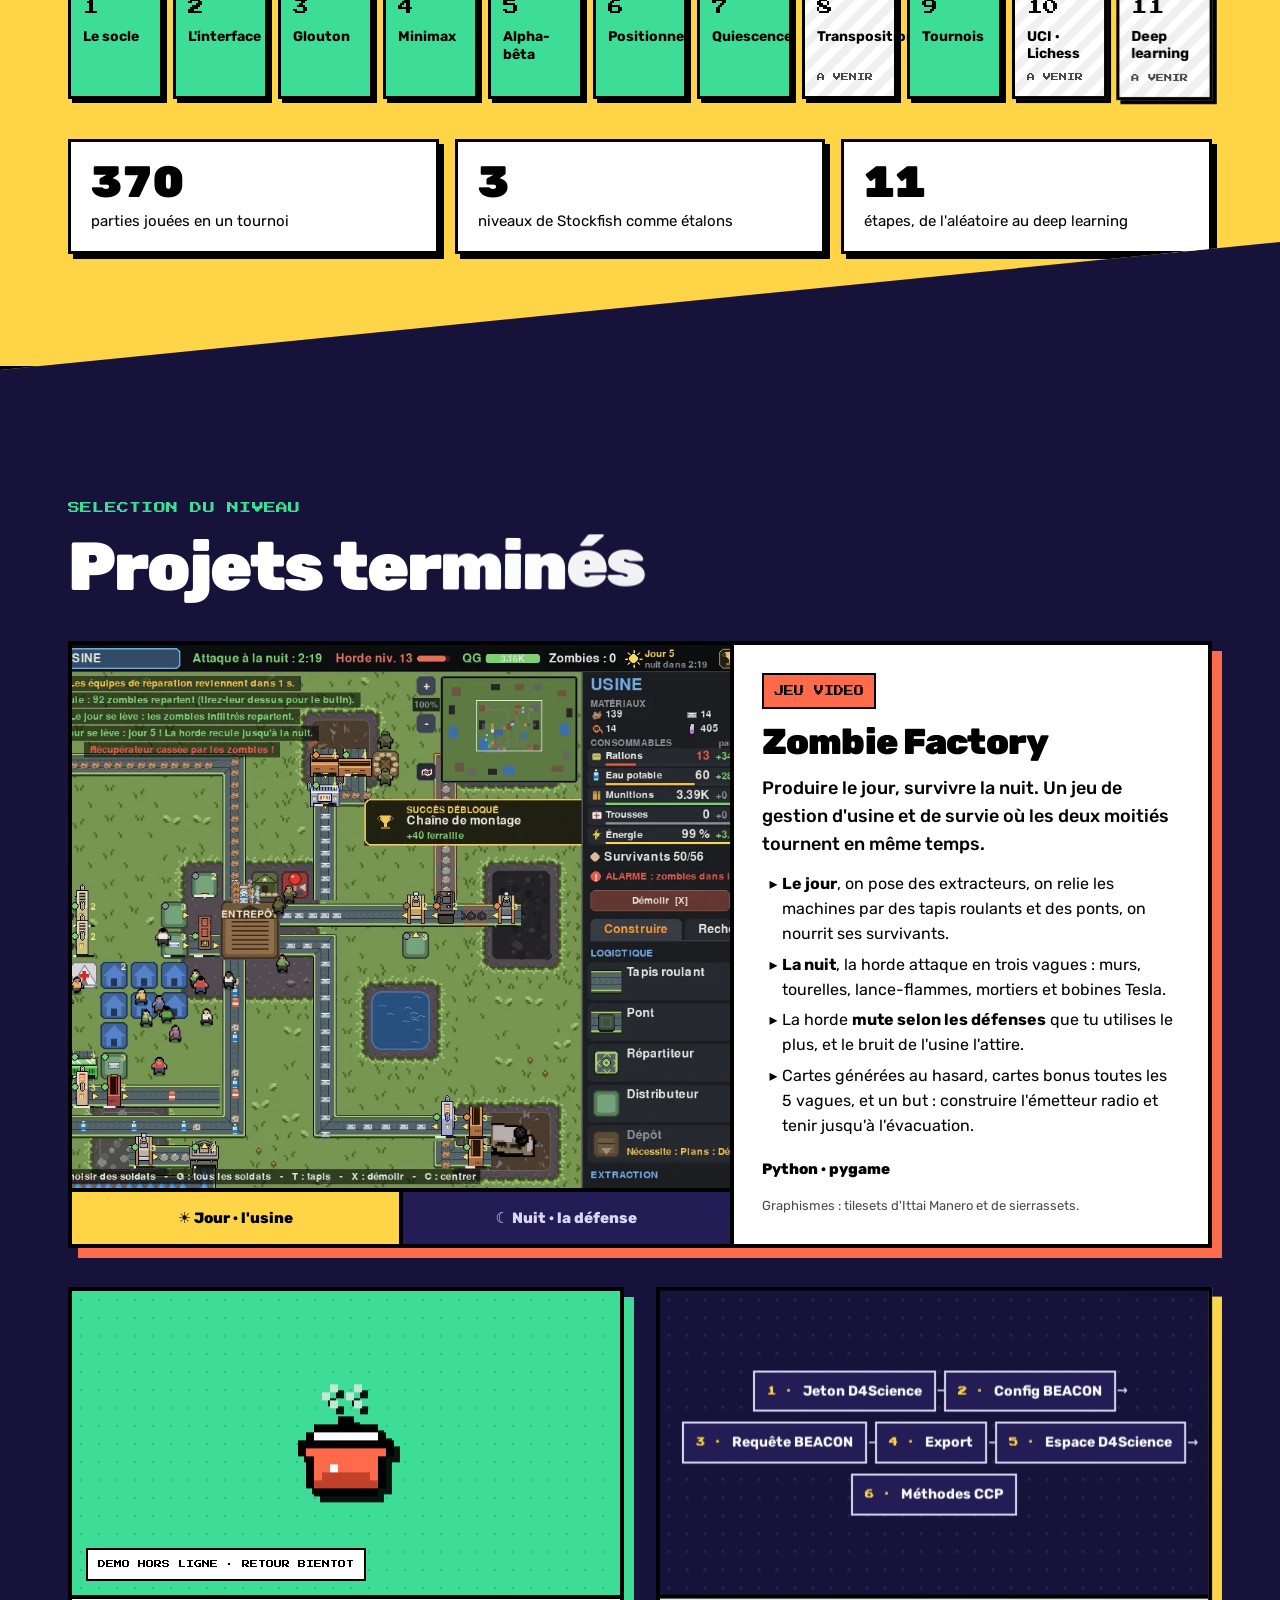
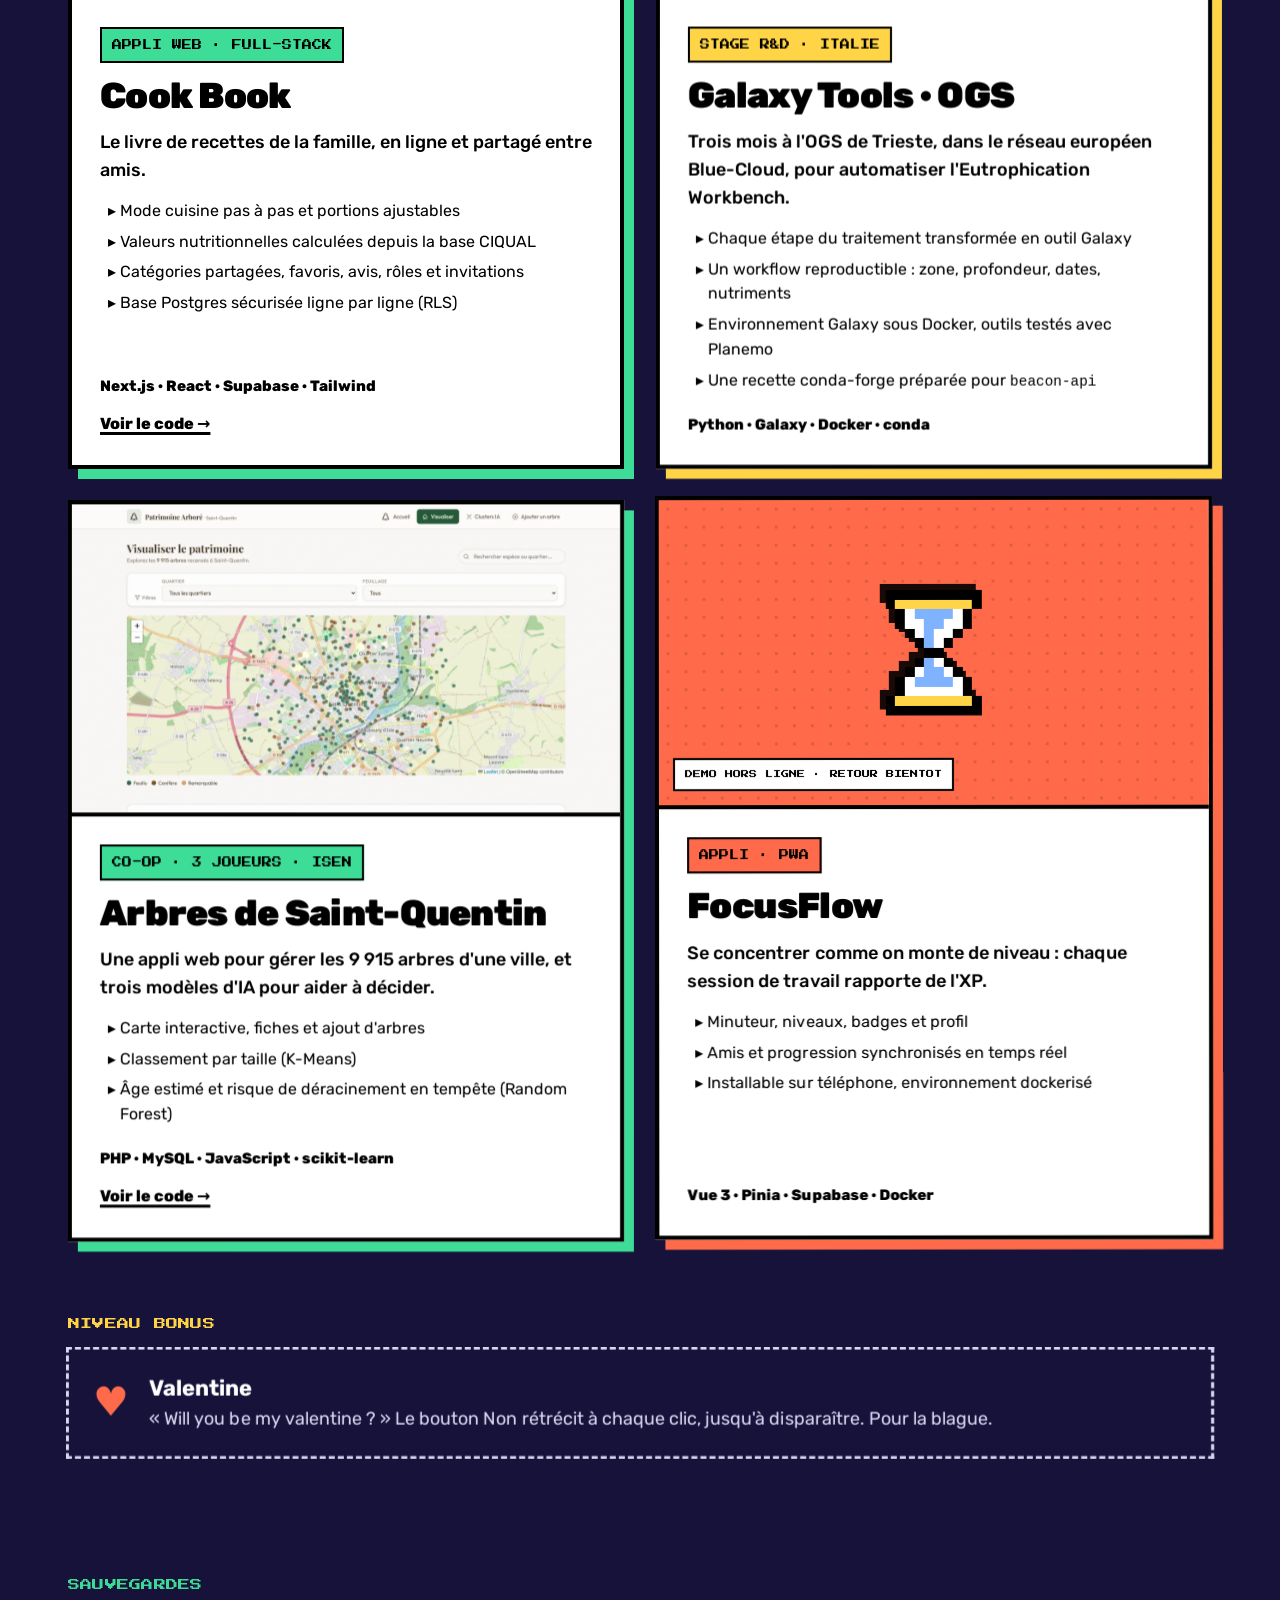
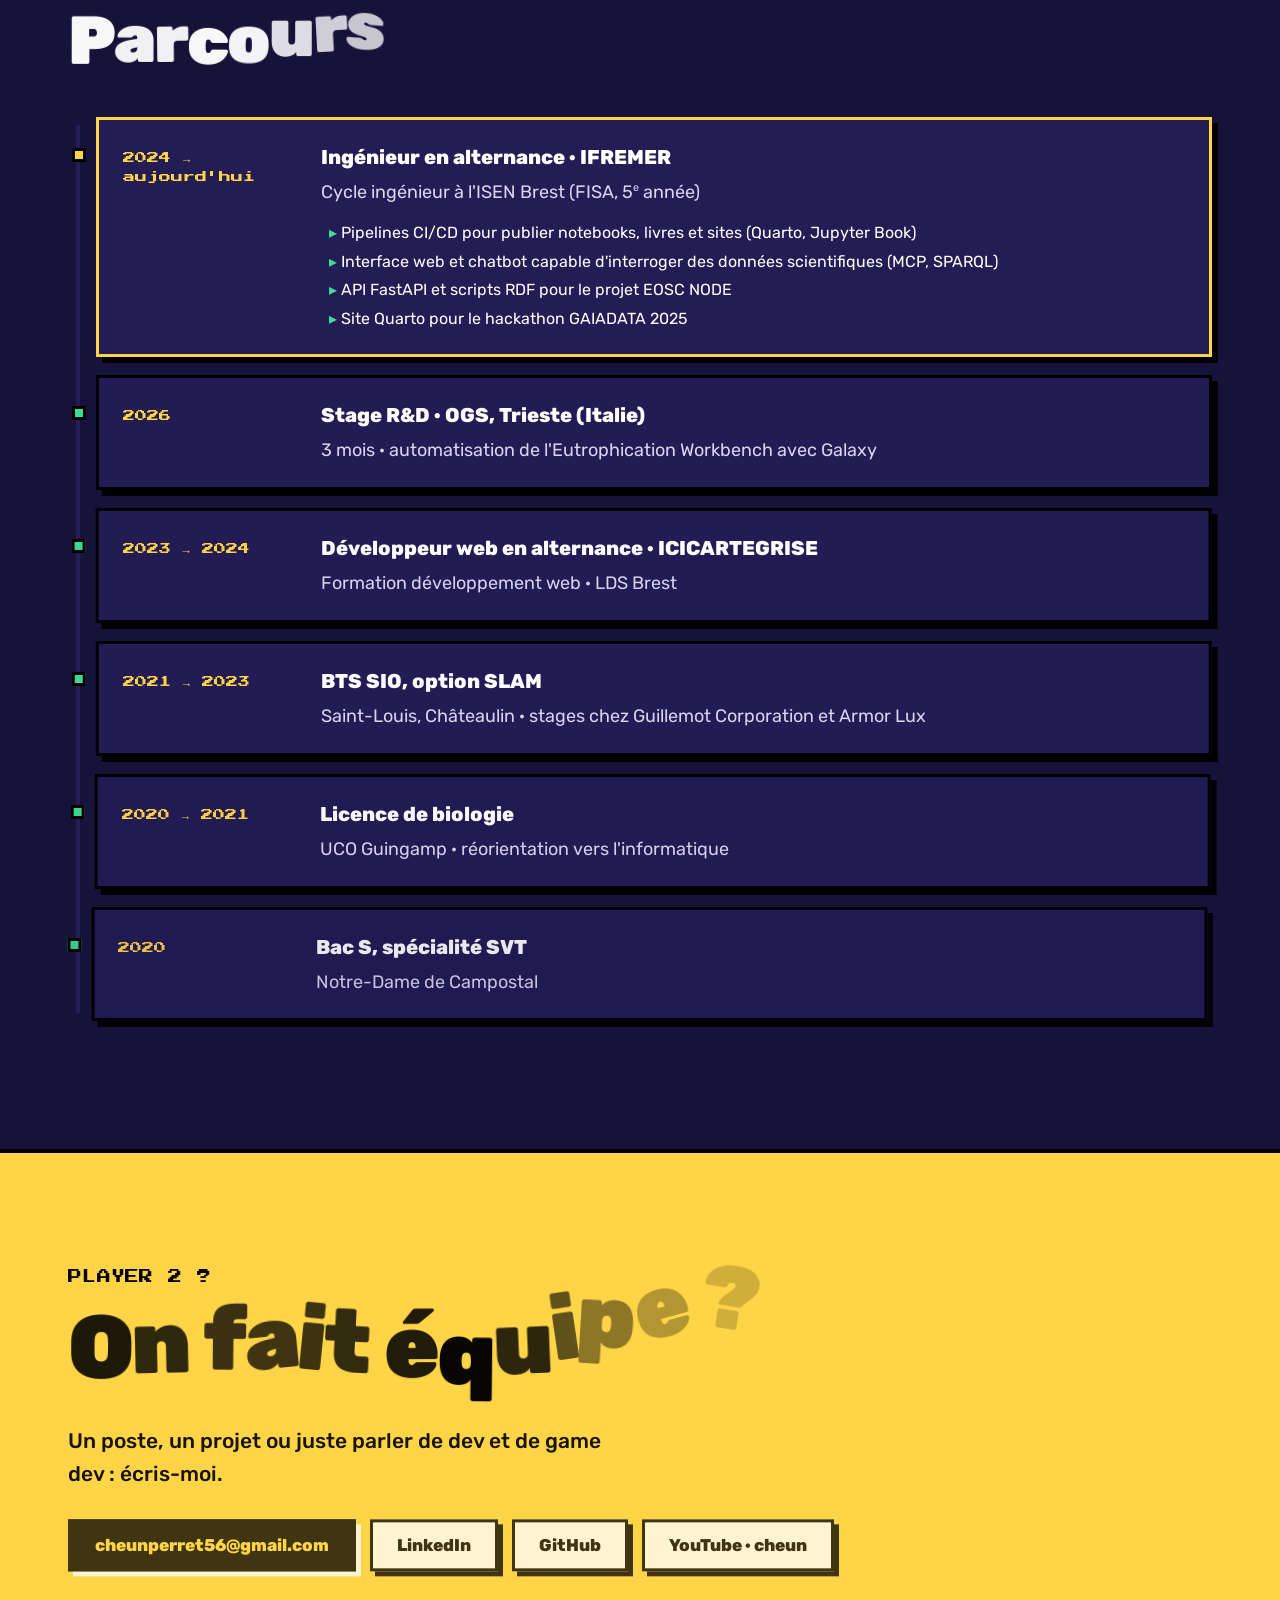
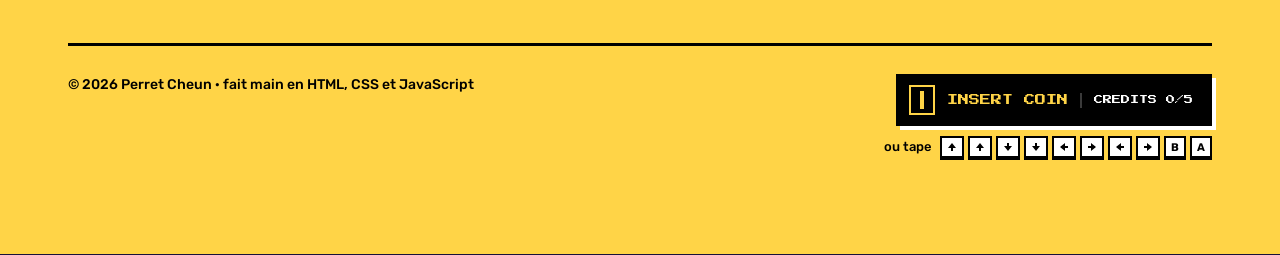
==== commit 634a1456: "Correction Nom" ====
--- a/index.html
+++ b/index.html
@@ -33,7 +33,7 @@
 <!-- Écran d'accueil « PRESS START » (une fois par visite, passable) -->
 <div class="intro" id="intro" aria-hidden="true">
   <div class="intro__inner">
-    <p class="intro__title">CHEUN<br><span>PERRET</span></p>
+    <p class="intro__title">PERRET<br><span>CHEUN</span></p>
     <p class="intro__press">PRESS START</p>
     <p class="intro__hint">Appuie sur une touche ou clique</p>
   </div>
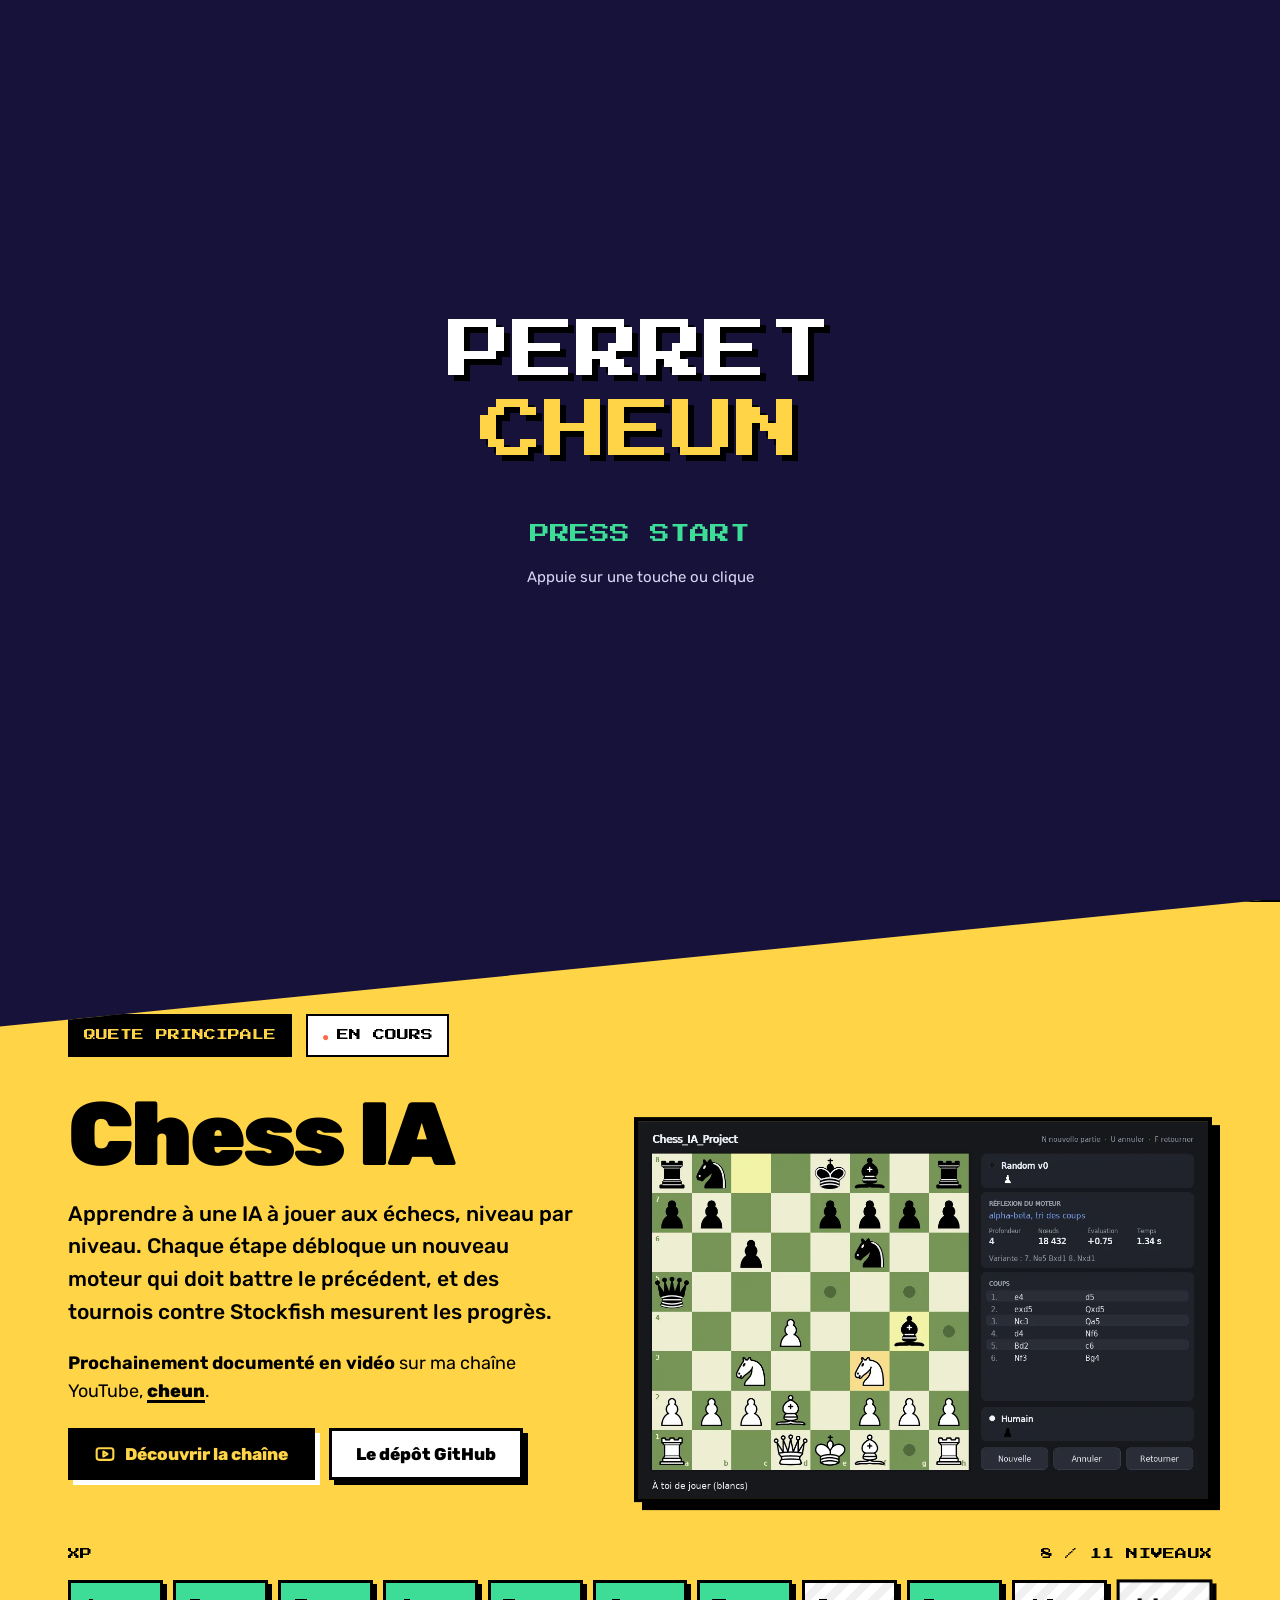
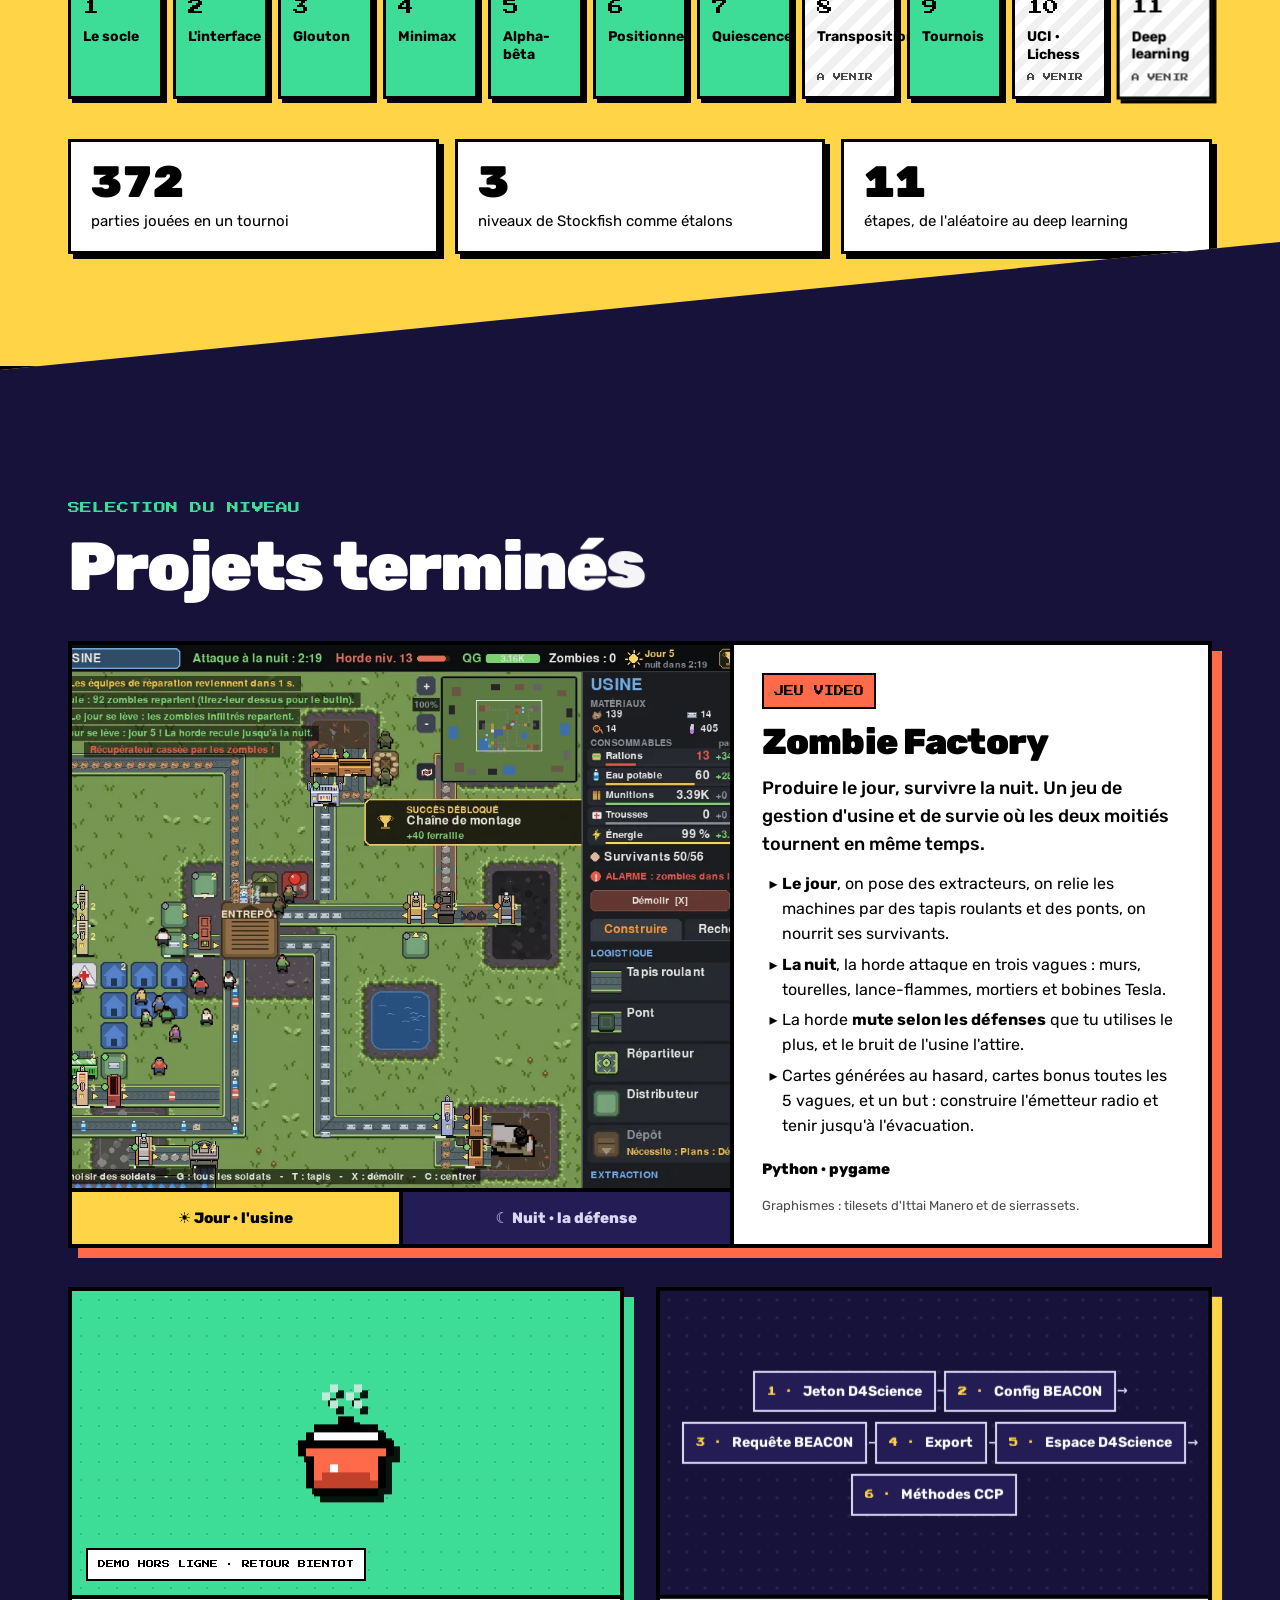
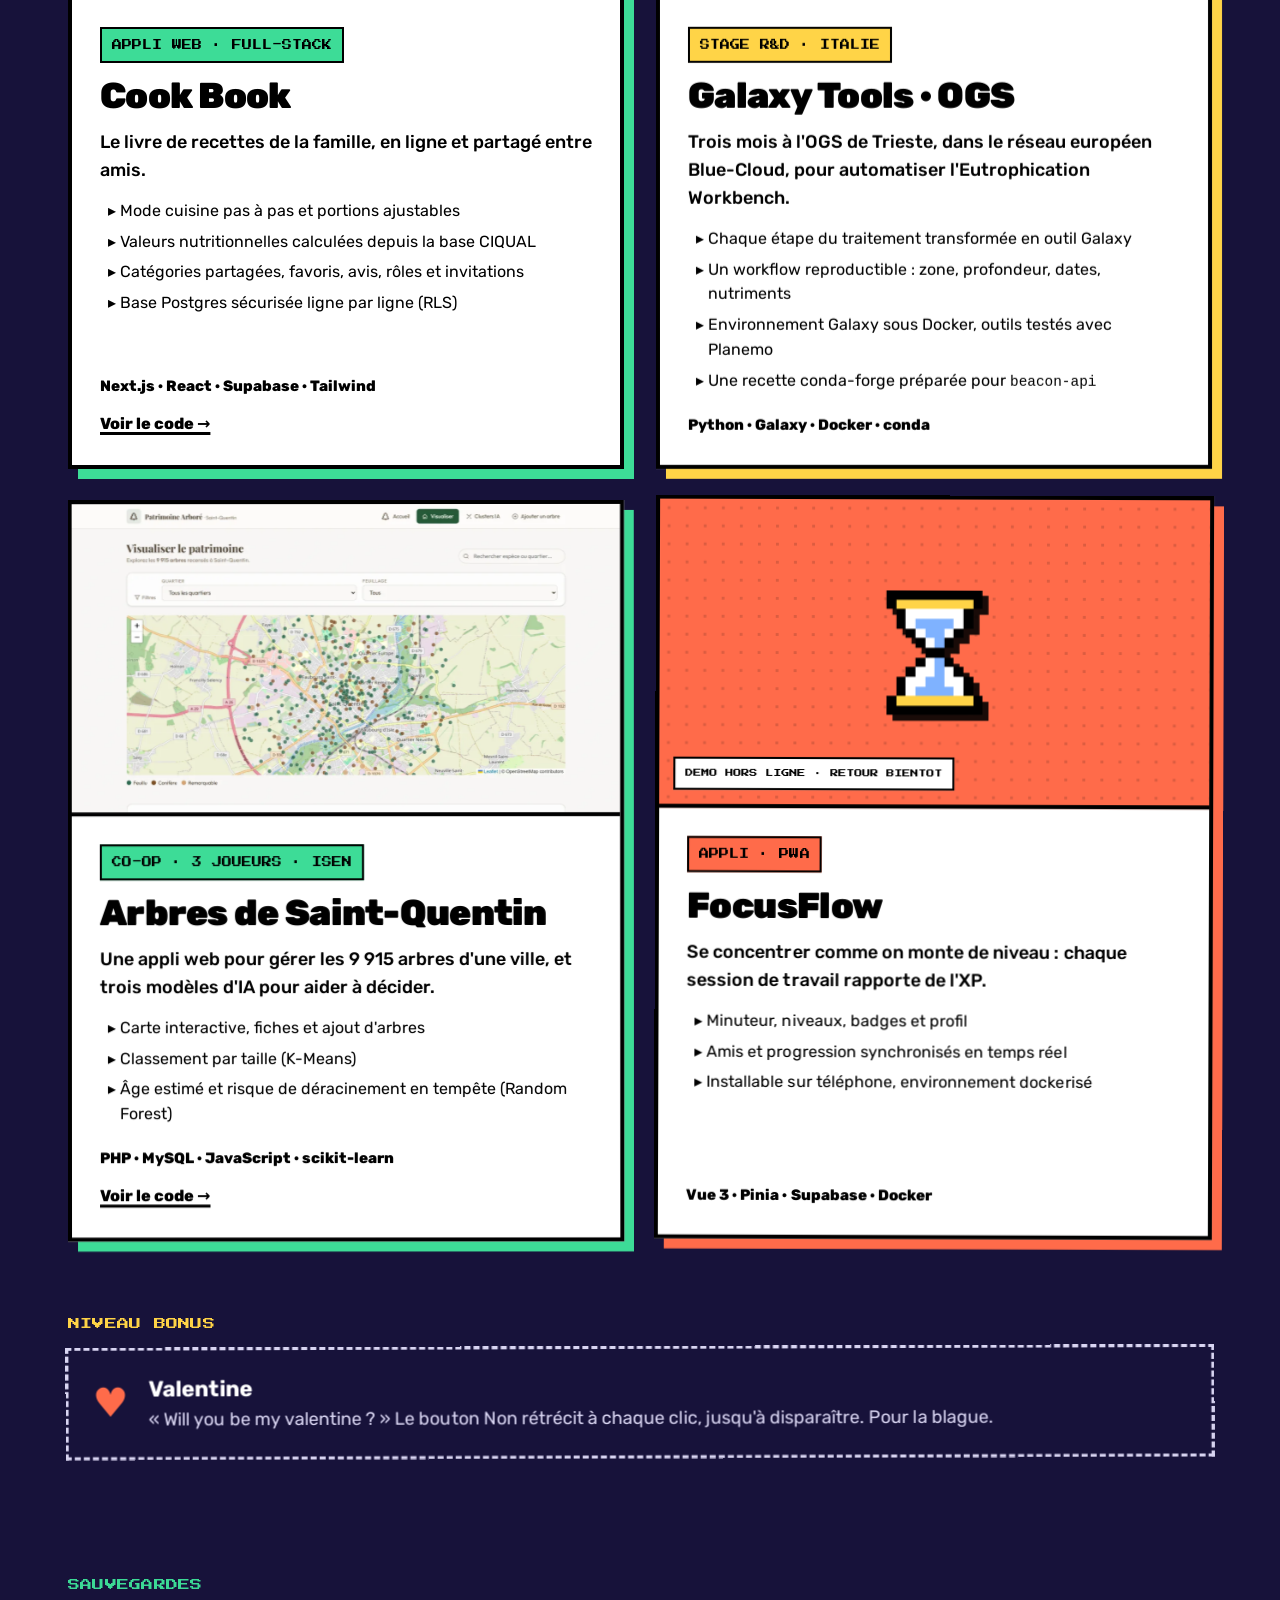
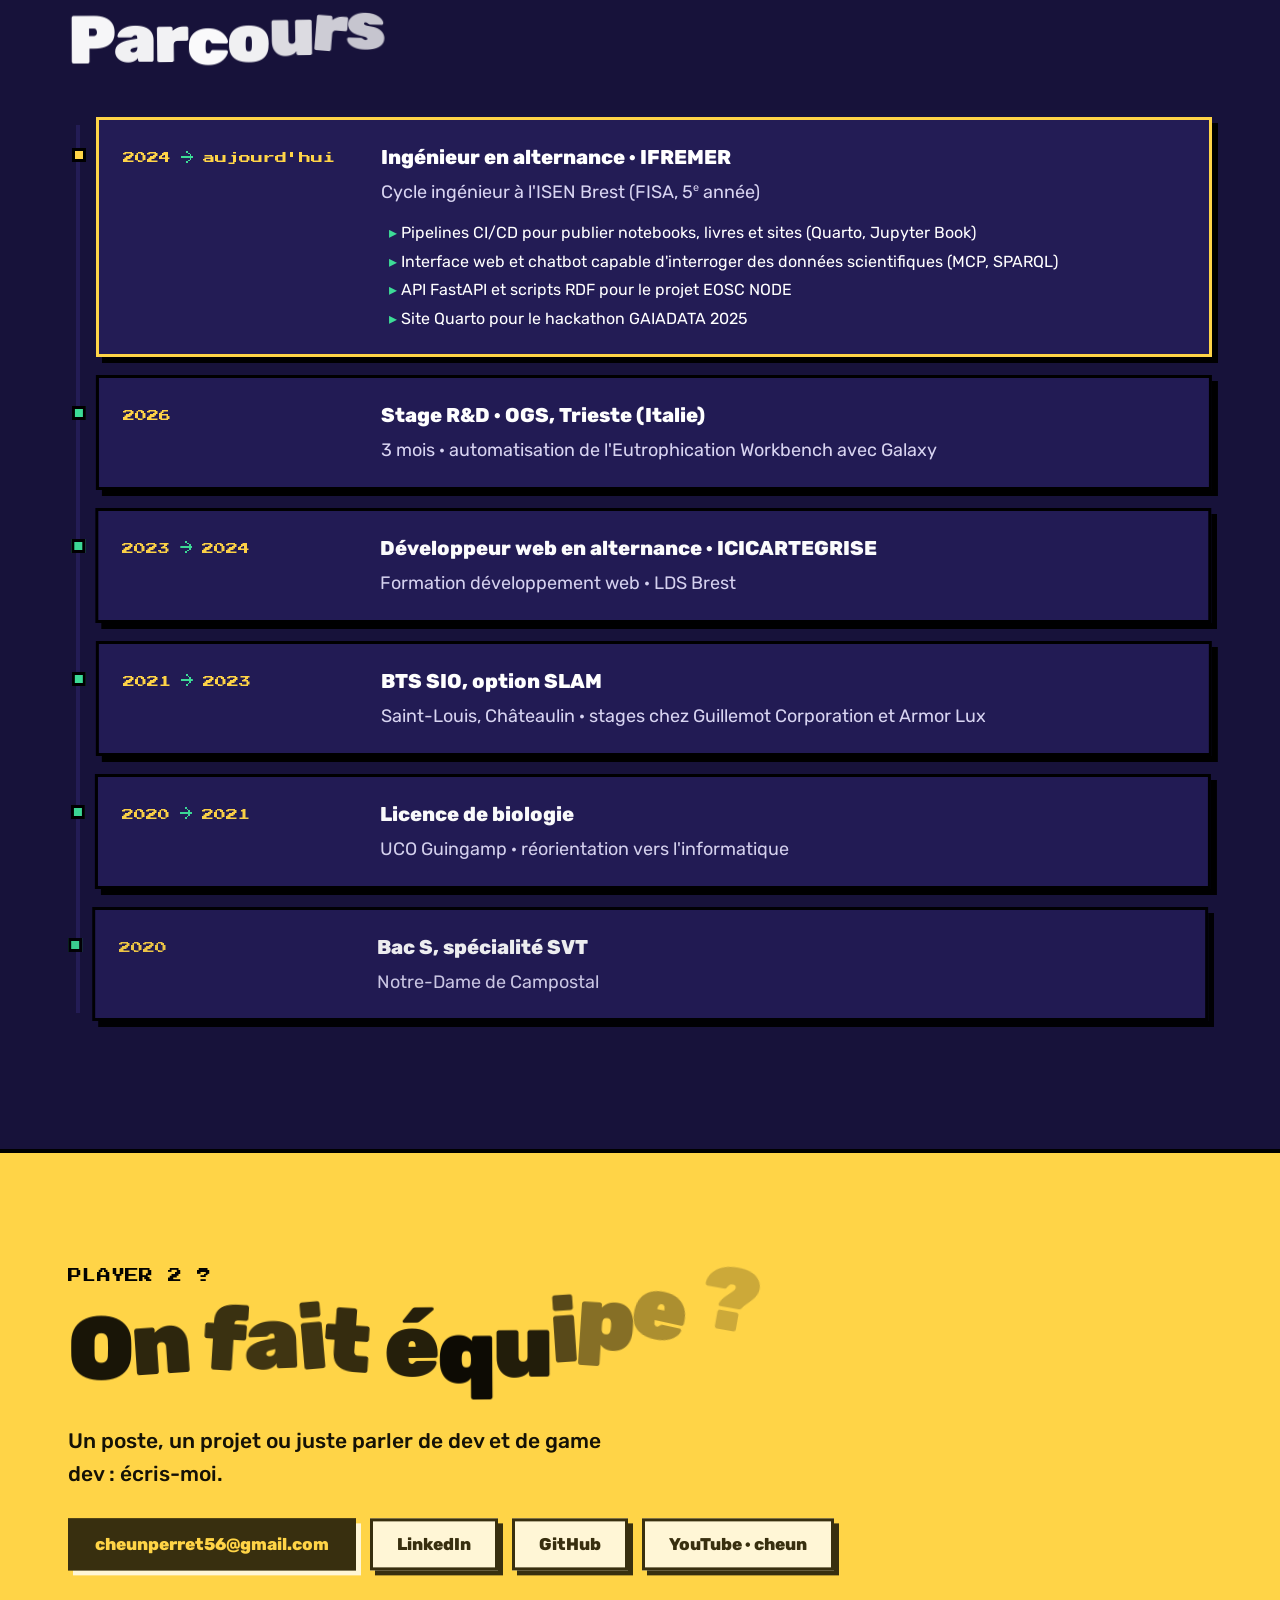
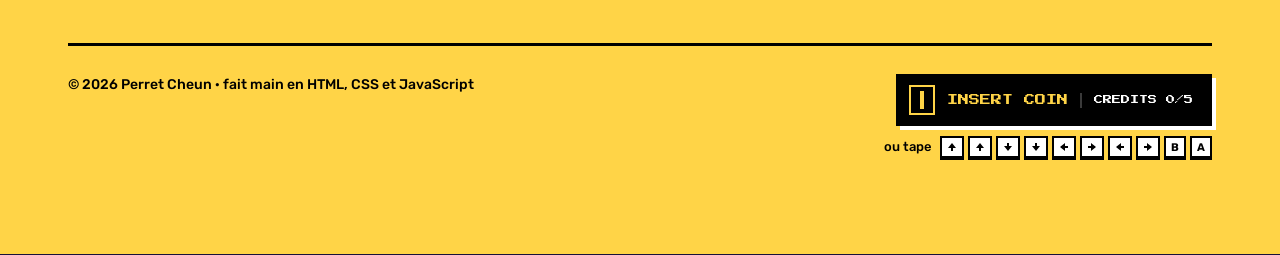
==== commit 1b715097: "fix: flèches parcours" ====
--- a/index.html
+++ b/index.html
@@ -273,7 +273,7 @@
   </header>
   <ol class="saves" id="saves">
     <li class="save save--current" data-anim="save">
-      <span class="save__year">2024 → aujourd'hui</span>
+      <span class="save__year">2024<svg class="save__arrow" viewBox="0 0 7 7" width="12" height="12" role="img" aria-label="à" shape-rendering="crispEdges"><path fill="currentColor" d="M3 0h1v1H3zM4 1h1v1H4zM5 2h1v1H5zM0 3h7v1H0zM5 4h1v1H5zM4 5h1v1H4zM3 6h1v1H3z"/></svg>aujourd'hui</span>
       <div class="save__body">
         <h3>Ingénieur en alternance · IFREMER</h3>
         <p class="save__where">Cycle ingénieur à l'ISEN Brest (FISA, 5<sup>e</sup> année)</p>
@@ -293,21 +293,21 @@
       </div>
     </li>
     <li class="save" data-anim="save">
-      <span class="save__year">2023 → 2024</span>
+      <span class="save__year">2023<svg class="save__arrow" viewBox="0 0 7 7" width="12" height="12" role="img" aria-label="à" shape-rendering="crispEdges"><path fill="currentColor" d="M3 0h1v1H3zM4 1h1v1H4zM5 2h1v1H5zM0 3h7v1H0zM5 4h1v1H5zM4 5h1v1H4zM3 6h1v1H3z"/></svg>2024</span>
       <div class="save__body">
         <h3>Développeur web en alternance · ICICARTEGRISE</h3>
         <p class="save__where">Formation développement web · LDS Brest</p>
       </div>
     </li>
     <li class="save" data-anim="save">
-      <span class="save__year">2021 → 2023</span>
+      <span class="save__year">2021<svg class="save__arrow" viewBox="0 0 7 7" width="12" height="12" role="img" aria-label="à" shape-rendering="crispEdges"><path fill="currentColor" d="M3 0h1v1H3zM4 1h1v1H4zM5 2h1v1H5zM0 3h7v1H0zM5 4h1v1H5zM4 5h1v1H4zM3 6h1v1H3z"/></svg>2023</span>
       <div class="save__body">
         <h3>BTS SIO, option SLAM</h3>
         <p class="save__where">Saint-Louis, Châteaulin · stages chez Guillemot Corporation et Armor Lux</p>
       </div>
     </li>
     <li class="save" data-anim="save">
-      <span class="save__year">2020 → 2021</span>
+      <span class="save__year">2020<svg class="save__arrow" viewBox="0 0 7 7" width="12" height="12" role="img" aria-label="à" shape-rendering="crispEdges"><path fill="currentColor" d="M3 0h1v1H3zM4 1h1v1H4zM5 2h1v1H5zM0 3h7v1H0zM5 4h1v1H5zM4 5h1v1H4zM3 6h1v1H3z"/></svg>2021</span>
       <div class="save__body">
         <h3>Licence de biologie</h3>
         <p class="save__where">UCO Guingamp · réorientation vers l'informatique</p>
--- a/css/style.css
+++ b/css/style.css
@@ -262,7 +262,9 @@
 .save::before { content: ''; position: absolute; left: -27px; top: 28px; width: 14px; height: 14px; background: var(--mint); border: 3px solid var(--ink); z-index: 1; }
 .save--current { border-color: var(--yellow); }
 .save--current::before { background: var(--yellow); }
-.save__year { flex: 0 0 170px; font-family: var(--px); font-size: 12px; line-height: 1.6; color: var(--yellow); }
+.save__year { flex: 0 0 230px; display: inline-flex; align-items: center; gap: 10px; white-space: nowrap; font-family: var(--px); font-size: 12px; line-height: 1.6; color: var(--yellow); }
+/* Flèche en pixel art : la police pixel ne contient pas « → », on la dessine dans le même style */
+.save__arrow { flex: none; width: 12px; height: 12px; color: var(--mint); position: relative; top: -2px; }
 .save__body { flex: 1 1 320px; min-width: 0; display: flex; flex-direction: column; gap: 6px; }
 .save__body h3 { font-size: 20px; font-weight: 800; }
 .save__where { color: var(--lavender); }
